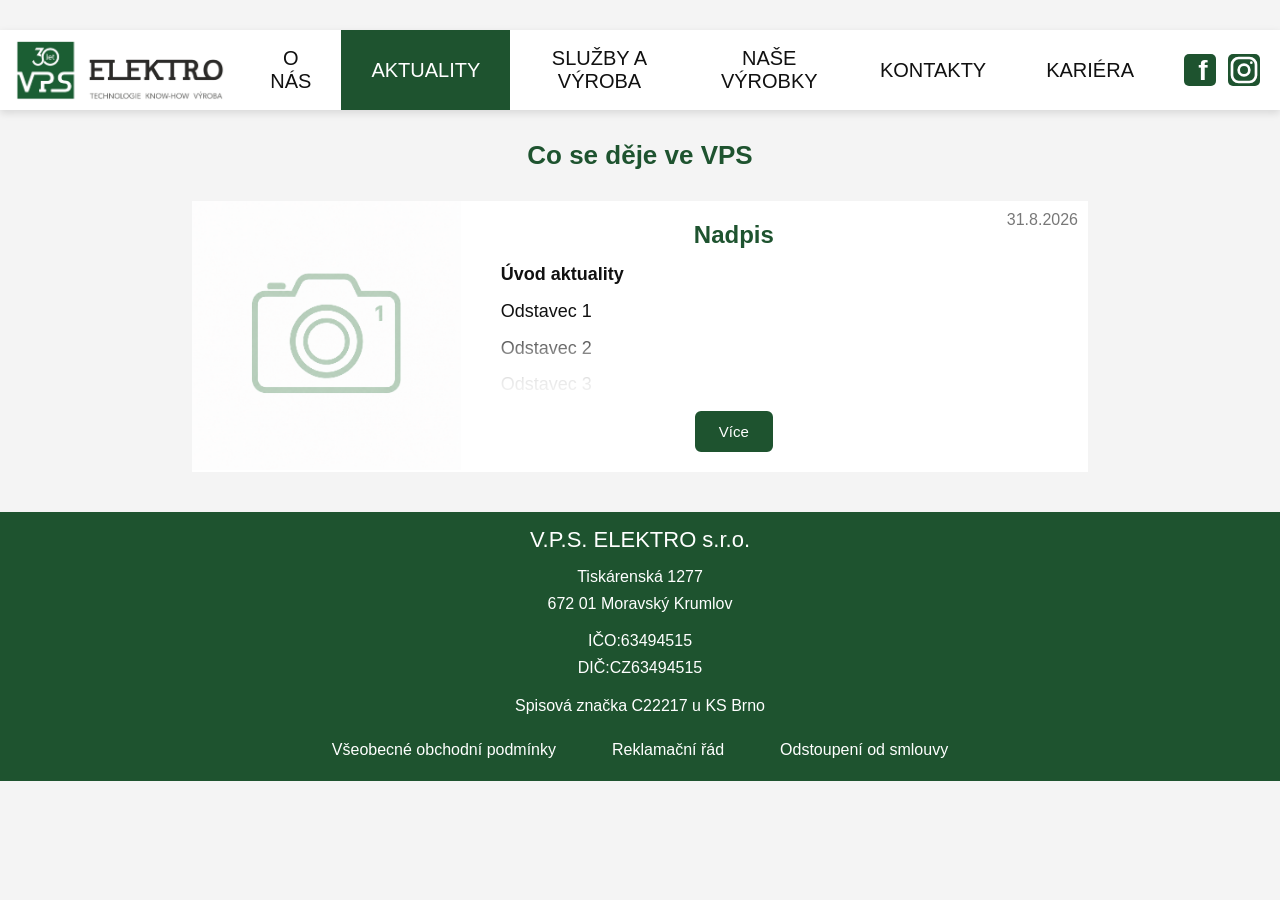
==== aktuality.html @ 4c362089 "Update aktuality.html" ====
<!DOCTYPE html>
<html lang="cs">

<head>
  <meta charset="UTF-8">
  <meta name="viewport" content="width=device-width, initial-scale=1.0">

  <title>Aktuality | VPS ELEKTRO</title>

  <link rel="stylesheet" href="style.css">
</head>

<body>

  <div class="actualities-overlay"></div>

  <nav class="navigation">

    <a href="index.html" class="logo-link">
      <img src="images/logo.jpg" alt="VPS ELEKTRO" class="logo">
    </a>

    <button class="menu-toggle" onclick="toggleMenu()">☰ Menu</button>

    <div class="menu-links" id="menuLinks">
      <a href="domu.html">O nás</a>
      <a href="aktuality.html" class="active">Aktuality</a>  
      <a href="sluzby.html">Služby a výroba</a>
      <a href="vyrobky.html">Naše výrobky</a>
      <a href="kontakty.html">Kontakty</a>
      <a href="kariery.html">Kariéra</a>
    </div>

    <div class="social-links">
      <a href="https://www.facebook.com/profile.php?id=100066932431196"
         target="_blank"
         rel="noopener noreferrer"
         class="social-icon-link"
         aria-label="Facebook VPS ELEKTRO">

        <span class="facebook-icon"><span class="facebook-letter">f</span></span>
      </a>

      <a href="https://www.instagram.com/vps_elektro/"
         target="_blank"
         rel="noopener noreferrer"
         class="social-icon-link"
         aria-label="Instagram VPS ELEKTRO">

<span class="instagram-icon">
  <svg viewBox="0 0 24 24" aria-hidden="true">
    <rect
      x="3"
      y="3"
      width="18"
      height="18"
      rx="5"
      fill="none"
      stroke="white"
      stroke-width="2"
    />

    <circle
      cx="12"
      cy="12"
      r="4"
      fill="none"
      stroke="white"
      stroke-width="2"
    />

    <circle
      cx="17.5"
      cy="6.5"
      r="1"
      fill="white"
      stroke="none"
    />
  </svg>
</span>
      </a>
    </div>  
  </nav>

  <main class="page-content actualities-page">

    <h1>Co se děje ve VPS</h1>

<!-- Templát Aktuality - začátek

    <div class="actualities-content-block">
      
      <div class="actualities-content-image">
        
        <img 
          src="icons/foto0.png"
          alt="Aktuality 1">
        
      </div>

      <div class="actualities-content-text">
        
        <div class="actualities-content-text-header">
          
          <h2>Zavádění EPA prostor do výroby</h2>
          
        </div>

        <div class="actualities-intro">
          <p>Úvod aktuality
          </p>
        </div>


        <div class="actualities-preview">

          <div class="actualities-content-text-block">
            <p>Odstavec 1 a
            </p>
          </div>

          <div class="actualities-content-text-block">
            <p>Odstavec 2
            </p>
          </div>

          <div class="actualities-content-text-block">
            <p>Odstavec 3
            </p>
          </div>

        </div>
        
        <div class="actualities-btns">
          
          <button class="actualities-btn more">
            Více
          </button>

          <button class="actualities-btn less">
            Méně
          </button>

          <button class="actualities-btn gallery-open"
                  data-images="icons/foto0.png,
                               icons/foto1.png,
                               icons/foto2.png">
            Fotogalerie
          </button>

          <a
            href="osazovani.html#smt"
            class="actualities-btn actuality-link">
            Přejít na výrobu
          </a>

        </div>

      </div>

      <div class="actualities-date">
        31.8.2026
      </div>

    </div>

  Templát aktuality - konec -->

    <div class="actualities-content-block">
      
      <div class="actualities-content-image">
        
        <img 
          src="icons/foto0.png"
          alt="Aktuality 1">
        
      </div>

      <div class="actualities-content-text">
        
        <div class="actualities-content-text-header">
          
          <h2>Nadpis</h2>
          
        </div>

        <div class="actualities-intro">
          <p>Úvod aktuality
          </p>
        </div>


        <div class="actualities-preview">

          <div class="actualities-content-text-block">
            <p>Odstavec 1 
            </p>
          </div>

          <div class="actualities-content-text-block">
            <p>Odstavec 2
            </p>
          </div>

          <div class="actualities-content-text-block">
            <p>Odstavec 3
            </p>
          </div>

        </div>
        
        <div class="actualities-btns">
          
          <button class="actualities-btn more">
            Více
          </button>

          <button class="actualities-btn less">
            Méně
          </button>

          <button class="actualities-btn gallery-open"
                  data-images="icons/foto0.png,
                               icons/foto1.png,
                               icons/foto2.png">
            Fotogalerie
          </button>

          <a
            href="osazovani.html#smt"
            class="actualities-btn actuality-link">
            Přejít na výrobu
          </a>

        </div>

      </div>

      <div class="actualities-date">
        31.8.2026
      </div>

    </div>

    <div class="actualities-pagination"></div>
    
  </main>

  <div class="gallery-lightbox">

    <button class="gallery-close" aria-label="Zavřít galerii">
      ×
    </button>

    <button class="gallery-arrow gallery-prev"
            alt="Předchozí fotografie">
      <span>‹</span>
    </button>

    <img class="gallery-image" src="" alt="Fotogalerie z aktuality">

    <button class="gallery-arrow gallery-next"
            alt="Další fotografie">
      <span>›</span>
    </button>

    <div class="gallery-counter"></div>

  </div>

  <footer class="footer">
    <div class="footer-column">
    <h3>V.P.S. ELEKTRO s.r.o.</h3>
    <p>Tiskárenská 1277<br>
      672 01 Moravský Krumlov
    </p>
    <p>IČO:63494515<br>
      DIČ:CZ63494515
    </p>
    <p>Spisová značka C22217 u KS Brno
    </p>
    </div>

    <div class="pdf-links">
      <a href="pdfss/VOP_VPS ELEKTRO_final.pdf" target="_blank" rel="noopener noreferrer">
        Všeobecné obchodní podmínky
      </a>
      <a href="pdfss/VPS_Reklamacni_rad_final.pdf" target="_blank" rel="noopener noreferrer">
        Reklamační řád
      </a>
      <a href="pdfss/VPS_odstoupeni_od_smlouvy_final.pdf" target="_blank" rel="noopener noreferrer">
        Odstoupení od smlouvy
      </a>
    </div>
        
  </footer>

  <script src="script.js"></script>
</body>
  
</html>
---- style.css ----
html {
  scroll-behavior: smooth;
}

h1, h2, h3, p {
  margin: 0;
}

/* nastavení těla */
body {
  margin: 0;
  font-family: Arial, sans-serif;
  background-color: #f4f4f4;
  color: #222;
  text-align: center;
  }


  /* Společné prvky */
  /* Navigační lišta */

  .navigation {
    position: sticky;
    top: 0;
    margin-top: 30px;
    z-index: 1000;

    display: flex;
    justify-content: center;
    align-items: stretch;
      
    background-color: white;
    padding: 0;

    box-shadow: 0 3px 8px rgba(0, 0, 0, 0.12);
  }

  .navigation a {
    display: flex;
    align-items: center;
      
    color: #111;
    text-decoration: none;

    font-family: "Trebuchet MS", Arial, sans-serif;
    font-size: 20px;
    font-weight: normal;
    text-transform: uppercase;
      
    padding: 10px 30px;

    transition: background-color 0.25s, color 0.25s;
  }

.navigation a.active {
  background-color: #1e532f;
  color: white;
}

  .navigation a:hover {
    background-color: #1e532f;
    color: white;
    text-decoration: none;
  }

  .logo-link {
    padding: 10px 15px !important;
  }

  .logo-link:hover {
    background-color:white !important;
  }

  .logo {
    display: block;
    height: 60px;
    width: auto;
  }

  .slider {
    position: relative;
    width: 100%;
    height: 800px;
    overflow: hidden;
    background-color: #1e532f;

    margin-top: -220px;
    margin-bottom: 30px;
  }

  .slide {
    position: absolute;
    top: 0;
    left: 0;

    width: 100%;
    height: 100%;

    opacity: 0;
    visibility: hidden;
    transition: opacity 0.6s ease;
  }

  .slide::after {
    content: "";
    position: absolute;

    inset: 0;

    background: rgba(0, 0, 0, 0.5);

    z-index: 1;
  }

  .slide.active {
    opacity: 1;
    visibility: visible;
  }

  .slide img {
    width: 100%;
    height: 100%;
    object-fit: cover;
  }

  .slide-text {
    position: absolute;
    top: 50%;
    left: 50%;
    transform: translate(-50%, -50%);

    width: 80%;
    max-width: 1000px;

    color: white;
    text-align: center;
    z-index: 2;
  }

  .slide-text h2 {
    margin: 0 0 15px;
    font-family: "Trebuchet MS", Arial, sans-serif;
    font-size: 42px;

    margin-bottom: 3px;
  }

  .slider-section-link {
    position: absolute;
    display: inline-flex;

    left: 50%;

    transform: translateX(-50%);

    bottom: 70px;

    border: 2px solid #1e532f;
    border-radius: 6px;
    background-color: #1e532f;

    font-family: "Trebuchet MS", Arial, sans-serif;
    font-size: 18px;
    color: white;

    padding: 10px 30px;

    text-decoration: none;

    z-index: 2;
  }

  .slider-section-link:hover {
    text-decoration: underline;
  }

  .slide-text p {
    margin: 0;
    font-size: 22px;
  }

  .slider-arrow {
    position: absolute;
    top: 50%;
    transform: translateY(-50%);
    z-index: 3;

    border: none;
    border-radius: 10px;
    background-color: #1e532f;
    color: white;

    width: 50px;
    height: 80px;

    font-size: 35px;
    cursor: pointer;

    transition: background-color 0.25s, transform 0.25s;
  }

  .slider-arrow:hover {
    background-color: rgba(40, 107, 61, 0.95);
    transform: translateY(-50%) scale(1.05);
  }

  .slider-arrow-left {
    left: 20px;
  }

  .slider-arrow-right {
    right: 20px;
  }

  .slide-dots {
    position: absolute;
    bottom: 25px;
    left: 50%;
      
    transform: translateX(-50%);
    z-index: 3;

    display: flex;
    gap: 15px;
  }

  .slide-dot {
    display: block;
    flex: 0 0 15px;

    width: 15px;
    height: 15px;
    min-width: 15px;
    min-height: 15px;
    max-width: 15px;
    max-height: 15px; 

    padding: 0;
    margin: 0;

    border: 2px solid white;
    border-radius: 50%;
    background-color: transparent;

    box-sizing: border-box;
    appearance: none;
    cursor: pointer;
  }

  .slide-dot.active {
    border-color: #1e532f;
    background-color: #1e532f;
  }


  /* Index */
  .reasons {
    width: 100%;
    box-sizing: border-box;
    background-color: #f4f4f4;
    margin-bottom: 27px;
  }

  .reasons h1 {
    text-align: center;
    font-family: "Trebuchet MS", Arial, sans-serif;
    font-size: 24px;
    color: #1e532f;
    margin-bottom: 10px;
  }

  .reasons-block {
    display: flex;
    align-items: center;

    gap: 20px;

    width: 70%;
    margin: 0px auto;
    margin-bottom: 3px;

    box-sizing: border-box;
    background-color: white;
  }

  .reasons-block-image {
    margin-bottom: 3px;
    margin-left: 3px;
    margin-top: 3px;
    width: 7%;
    display: flex;
    justify-content: center;
    align-items: center;
    overflow: hidden;
    padding-left: 0;
    border: 2px solid #1e532f;
    border-radius: 6px;
  }

  .reasons-block-image img {
    width: 100%;
    height: 100%;
    object-fit: cover;
    display: block;
  }

  .reasons-block-text {
    flex: 1;
    padding-top: 1px;
    text-align: left;
    margin-left: 10px;
  }

  .reasons-block-text h2 {
    font-family: "Trebuchet MS", Arial, sans-serif;
    font-size: 22px;
    color: #1e532f;
    margin-top: 5px;
    margin-bottom: 8px;
  }

  .reasons-block-text p {
    font-family: "Trebuchet MS", Arial, sans-serif;
    font-size: 16px;
    line-height: 1.2;
    color: #111;
    margin-bottom: 5px;
  }

  .home-actualities {
    background-color: #f4f4f4;
    width: 100%;
    text-align: center;
    margin-bottom: 30px;
  }

  .home-actualities h1 {
    font-size: 26px;
    font-family: "Trebuchet MS", Arial, sans-serif;
    color: #1e532f;
    margin-bottom: 10px;
  }

  .home-actualities-block {
    display: flex;
    flex-direction: column;

    margin: 0 auto;
    width: 70%;
    background-color: white;

    justify-content: center;
    align-items: center;
  }

  .home-actualities-content {
    display: flex;
    justify-content: center;
    align-items: stretch;
    gap: 20px;
    width: 100%;
  }

  .home-actuality-card {
    margin-top: 10px;
    margin-bottom: 10px;
    margin-right: 10px;
    margin-left: 10px;

    position: relative;

    width: calc((100% - 40px) / 3);

    overflow: hidden;
  }

  .home-actuality-card::after {
    content: "";

    position: absolute;
    inset: 0;

    background: linear-gradient(
      to top,
      rgba(0, 0, 0, 0.55) 0%,
      rgba(0, 0, 0, 0.25) 25%,
      rgba(0, 0, 0, 0.0) 100%
    );
  }

  .home-actuality-card img {
    display: block;

    width: 100%;

    height: 220px;

    object-fit: cover;
  }

  .home-actuality-card h3 {
    position: absolute;
    left: 0;
    right: 0;
    bottom: 0;

    margin: 0;
    padding: 10px 10px 10px 10px;

    font-family: "Trebuchet MS", Arial, sans-serif;
    font-size: 22px;

    text-align: left;

    z-index: 2;

  }

  .home-actuality-card h3 a {
    color: white;
    text-decoration: none;
    cursor: pointer;
  }

  .home-actuality-card h3 a:hover {
    text-decoration: underline
  }

  .home-actualities-link {
    display: inline-block;

    margin-bottom:10px;
   
    border: 2px solid #1e532f;
    border-radius: 6px;

    font-size: 16px;
    font-family: "Trebuchet MS", Arial, sans-serif;

    padding: 5px 30px;

    background-color:#1e532f;
    color: white;

    text-decoration: none;
  }

  .home-actualities-link:hover {
    text-decoration: underline;
  }

  .certification-section {
    width: 100%;
    background-color: #f4f4f4;
    margin-bottom: 30px;
  }

  .certification-head {
    text-align: center;
    margin-bottom: 10px;
  }

  .certification-head h2 {
    font-family: "Trebuchet MS", Arial, sans-serif;
    font-size: 26px;
    color: #1e532f;
  }

  .certification-cards {
    display: flex;
    justify-content: center;
    align-items: center;
    gap: 120px;
    width: 70%;
    margin: 0 auto;
    background-color: white;

    padding: 10px 0 10px 0;
  }

  .certification-card {
    position: relative;
    display: flex;
    justify-content: center;
    align-items: center;

    width: 320px;
    height: 450px;

    box-shadow: 0 3px 8px rgba(0, 0, 0, 0.12);

  }

  .certification-image {
    height: 100%;
    width: auto;
    object-fit: contain;

    transition: transform 0.35s ease;
    cursor: pointer;
  }

  .certification-card:hover {
    z-index: 10;
  }

  .photovoltaic-card:hover .certification-image {
    transform: scale(1.03);
    box-shadow: 0 3px 8px rgba(0, 0, 0, 0.12);    
  }

  .photovoltaic-card a {
    display: flex;
    justify-content: center;
    align-items: center;
    width: 100%;
    height: 100%;
  }

  .iso-card {
    position: relative;
  }

  .iso-link {
    position: absolute;
    z-index: 11;

    display: flex;
    flex-direction: column;
    justify-content: center;
    align-items: center;

    color: #1e532f;
    text-decoration: none;
    text-align: center;

    font-family: "Trebuchet MS", Arial, sans-serif;

    transition: background-color 0.2s ease;
  }

  .iso-link strong {
    font-size: 16px;
  }

  .iso-link span {
    font-size: 13px;
  }

  .iso-link:hover {
    background-color: #1e532f;
    color: white;
  }

  .iso-9001 {
    top: 85%;
    left: 18%;
    width: 30%;
    height: 12%;
  }

  .iso-14001 {
    top: 85%;
    right: 18%;
    width: 30%;
    height: 12%;
  }

  .iso-content {
    position: relative;
    width: 100%;
    height: 100%;
    display: flex;
    justify-content: center;
    align-items: center;
    transition: transform 0.35s ease;
  }

  .iso-content .certification-image {
    display: block;
    max-width: 100%;  
  }

  .iso-card:hover .iso-content {
    transform: scale(1.03);
  }

  /* Index - konec; Společné - pokračování */
  .menu-toggle {
    display: none;
  }

  .menu-links {
    display: flex;
  }

  .social-links {
    display: flex;
    align-items: center;
    gap: 12px;

    margin-left: 20px;
    margin-right: 20px;
  }

  .social-icon-link {
    display: flex;
    justify-content: center;
    align-items: center;

    padding: 0 !important;

    text-decoration: none;
    transition: transform 0.2s;
  }

  .social-icon-link:hover {
    background-color: transparent !important;
    transform: scale(1.1);
  }

  .facebook-icon, .instagram-icon {
    display: flex;
    justify-content: center;
    align-items: center;

    width: 32px;
    height:32px;

    background-color: #1e532f;
    color: white;

    border-radius: 5px;

    font-family: "Trebuchet MS", Arial, sans-serif;
    font-size: 28px;
    font-weight: bold;
  }

  .facebook-icon {
    text-transform: lowercase;
  }

  .facebook-letter {
    display: block;
    transform: translate(3px, 1px);
  }

  /*Společné - konec; Index - pokračování */
  .map-section {
    padding: 0;
    background-color: #f4f4f4;
    margin-bottom: 10px;
  }

  .map-section h2 {
    color: #1e532f;

    font-family: "Trebuchet MS", Arial, sans-serif;
    font-size: 26px;

    margin-bottom: 10px;
  }

  .map-container {
    width: 100%;
    height: 350px;

    margin: 0 auto;

    overflow: hidden;
    border-radius: 0;
  }

  .map-container iframe {
    width: 100%;
    height: 100%;
    border: 0;
  }


  /* Společné */
  .footer {
    display: flex;
    flex-direction: column;
    justify-content: center;
    align-items: center;

    padding: 0;
    background-color: #1e532f;
    color: white;

    text-align: center;
  }

  .footer-column {
    width: 500px;
  }

  .footer-column h3 {
    margin-top: 15px;
    margin-bottom: 10px;

    font-family: "Trebuchet MS", Arial, sans-serif;
    font-size: 22px;
    font-weight: normal;
  }

  .footer-column p {
    margin: 0 0 10px;

    font-size: 16px;
    line-height: 1.7;
  }

  .pdf-links {
    display: flex;
    justify-content: center;
    gap: 20px;
    margin-bottom: 10px;
  }

  .pdf-links a {
    padding: 12px 18px;
    text-decoration: none;
    color: white;
    font-size: 16px;
    font-family: "Trebuchet MS", Arial, sans-serif;
  }

  .pdf-links a:hover {
    text-decoration: underline;
  }

  /* O nás */
  .page-content {
    min-height: 0;
    padding: 0;
    margin: 0;
    box-sizing: border-box;
    width: 100%;

    display: flex;
    justify-content: center;
    flex-direction: column;
    align-items: stretch;
  }

  .page-content h1 {
    margin-top: 20px;

    font-family: "Trebuchet MS", Arial, sans-serif;
    font-size: 40px;

    color: #1e532f;
  }

  .history-section {
    width: 100%;
    margin: 0 0 0 0;
    padding: 0;
  }

  .chevron-timeline {
    display: flex;
    justify-content: center;
    align-items: center;
    gap: 12px;

    width: 70%;
    margin: 0 auto;

    box-sizing: border-box;
  }

  .chevron-item {
    display: none;

    position: relative;

    width: 20%;
    min-height: 55px;
    padding: 10px 30px;

    border: none;
    background-color: #cfcfcf;
    color: #222;

    clip-path: polygon(
      0 0,
      calc(100% - 22px) 0,
      100% 50%,
      calc(100% - 22px) 100%,
      0 100%
    );

    box-sizing: border-box;
    cursor: pointer;
    opacity: 0.6;

    transition: width 0.3s, min-height 0.3s, opacity 0.3s, transform 0.3s, background-color 0.3s;
  }

  .chevron-item.visible {
    display: flex;
    flex-direction: column;
    justify-content: center;
    align-items: center;
  }

  .chevron-item.active {
    width: 35%;
    min-height: 70px;

    background-color: #1e532f;
    color: white;

    opacity: 1;
    transform: scale(1.02);
  }

  .chevron-year {
    font-size: 18px;
    font-weight: bold;
  }

  .chevron-detail {
    width: 70%;
    max-width: none;
    margin: 0 auto 20px;
    padding: 28px 40px;

    box-sizing:border-box;

    border-radius: 0;
    background-color: white;

    box-shadow: 0 4px 16px rgba(0, 0, 0, 0.15);
  }

  .chevron-detail h3 {
    font-family: "Trebuchet MS", Arial, sans-serif;
    font-size: 22px;

    margin-bottom: 10px;
  }

  .chevron-detail p {
    font-family: "Trebuchet MS", Arial, sans-serif;
    font-size: 18px;
    line-height: 1.6;
    text-align: center;
  }

.about-us {
  position: relative;
  width: 100%;
  margin-top: 0;
  overflow: hidden;
  z-index: 1;
  margin-bottom: 30px;
}

.about-us img {
  display: block;
  width: 100%;
  height: auto;
}

.about-us::after {
  content: "";
  position: absolute;
  left: 0;
  right: 0;
  bottom: 0;
  height: 35%;

  background: linear-gradient(
    to top,
    rgba(0, 0, 0, 0.92) 0%,
    rgba(0, 0, 0, 0.55) 45%,
    rgba(0, 0, 0, 0) 100%
  );
}


.about-introduction {
  position: absolute;
  left: 50%;
  bottom: 15px;
  transform: translateX(-50%);

  font-size: 22px;
  line-height: 1.6;
  text-align: center;
  width: 60%;

  font-family: "Trebuchet MS", Arial, sans-serif;
  color: white;
  z-index: 100;
}


.about-content {
  width: 100%;
  margin: 0 auto;
  box-sizing: border-box;
  margin-bottom: 30px;
}

.about-content h2 {

  color: #1e532f;
  font-family: "Trebuchet MS", Arial, sans-serif;
  font-size: 26px;
  line-height: 1.15;
  text-align: center;
  margin-bottom: 10px;
}

.about-block {
  width: 70%;
  margin: 0 auto 30px;
  background-color: white;
}


.about-block p {
  margin: 0 auto;
  font-size: 18px;
  line-height:1.65;
  text-align: left;
  text-indent: 30px;
  hyphens: none;
  margin: 0 80px 0 80px;
  padding: 15px 0 15px 0;

  font-family: "Trebuchet MS", Arial, sans-serif;
}

.about-block p + p {
  margin-bottom: 10px;
  padding: 0 0 10px 0;
}

.about-heading::before {
  content: "»";
  margin-right: 14px;
}

.about-heading::after {
  content: "«";
  margin-left: 14px;
}

.scroll-down {
  position: absolute;
  top: 100px;
  left: 50%;
  transform: translateX(-50%);
  display: flex;
  justify-content: center;
  align-items: center;

  width: 52px;
  height:52px;

  background-color: rgba(30, 83, 47, 0.9);
  color:white;
  text-decoration: none;

  border-radius: 50%;
  z-index: 10;

  transition: transform 0.2s, background-color 0.2s;
}

.scroll-down::before {
  content: "";
  width:12px;
  height: 12px;

  border-right: 3px solid white;
  border-bottom: 3px solid white;

  transform: rotate(45deg);
  box-sizing: border-box;
}

.scroll-down:hover {
  transform: translateX(-50%) scale(1.1);
  background-color: #286b3d;
}

#aboutText {
  scroll-margin-top: 200px;
}

.company-numbers {
  display: grid;
  margin: 0 auto;
  grid-template-columns: repeat(4, 1fr);
  gap: 20px;

  width: 70%;
  padding: 20px 10%;

  background-color: #1e532f;
  box-sizing: border-box;
  margin-bottom: 50px;
}

.number-box {
  padding: 15px 20px;

  background-color: white;
  text-align: center;

  border-radius: 6px;
}

.number {
  display: block;

  font-size: 26px;
  font-weight: bold;
  color: #1e532f;

  margin-bottom: 10px;
}

.number-label {
  font-size: 18px;
  color: #222;
  text-transform: uppercase;
}

.history-intro {
  width: 80%;
  max-width: 1050px;
  margin: 0 auto 30px auto;
  text-align: center;
}

.history-intro h2 {
  margin: 0 0 10px 0;
  font-family: "Trebuchet MS", Arial, sans-serif;
  font-size: 26px;
  font-weight: normal;
  color: #1e532f;
}

.history-intro p {
  margin: 0;
  font-family: "Trebuchet MS", Arial, sans-serif;
  font-size: 18px;
  font-weight: normal;
  color: #555;
}

/* Aktuality */
.actualities-page {
  background-color: #f4f4f4;
}

.actualities-page h1 {
  font-size: 26px;
  font-family: "Trebuchet MS", Arial, sans-serif;

  text-align: center;

  margin-top: 30px;
  margin-bottom: 30px;
}

.actualities-overlay {
  position: fixed;
  inset: 0;
  background: rgba(0, 0, 0, 0.65);
  z-index: 100;
  display: none;
}

.actualities-overlay.active {
  display: block;
}

.actualities-content-block {
  position: relative;
  display: flex;
  width: 70%;
  background-color: white;
  gap: 40px;
  margin: 0 auto;
  align-items: flex-start;

  box-sizing: border-box;
  margin-bottom: 10px;
}

.actualities-content-block.focused {
  position: relative;
  z-index: 101;
  background: white;

  max-height: 70vh;
  overflow-y: auto;

  margin-top: 30px;
}

.actualities-content-image {
  width: 30%;
  min-width: 250px;
  flex-shrink: 0;
  overflow: hidden;
  background-color: #f2f8f4;
}

.actualities-content-image img {
  width: 100%;
  height: 100%;

  object-fit: cover;
  display: block;
  overflow: hidden;
}

.actualities-content-text {
  flex: 1;
  min-width: 0;

  display: flex;
  flex-direction: column;

  text-align: left;
}

.actualities-date {
  position: static;

  display: block;
  text-align: right;

  margin-top: 10px;
  margin-right: 10px;
  font-family: "Trebuchet MS", Arial, sans-serif;
  font-size: 16px;
  color: rgba(0, 0, 0, 0.534);
}

.actualities-content-text-header h2 {
  margin-bottom: 15px;
  margin-top: 20px;

  font-family: "Trebuchet MS", Arial, sans-serif;
  font-size: 24px;
  color: #1e532f;
  text-align: center;
}

.actualities-intro {
  margin-right: 40px;
  margin-bottom: 16px;
  font-family: "Trebuchet MS", Arial, sans-serif;
  font-size: 18px;
  color: #111;
}

.actualities-intro p {
  margin-bottom: 0px;
  font-weight: bold;
}

.actualities-preview {
  position: relative;
  width: 100%;
  max-height: 150px;
  transition: max-height 0.5s ease;
  overflow: hidden;
}

.actualities-preview::after {
  content: "";
  position: absolute;
  left: 0;
  right: 0;
  bottom: 0;
  height: 90px;
  pointer-events:none;

  background: linear-gradient(
    to bottom,
    rgba(255, 255, 255,0),
    rgba(255, 255, 255, 0.9) 65%,
    #fff 100%
  );
}

.actualities-preview.actualities-preview-expanded {
  max-height: 2000px;
}

.actualities-preview.actualities-preview-expanded::after {
  display: none;
}

.actualities-content-text-block {
  margin-right: 40px;
  margin-bottom: 15px;

  font-family: "Trebuchet MS", Arial, sans-serif;
  font-size: 18px;
  line-height: 1.2;
  color: #111;

  text-align: left;
}

.actualities-content-text-block p {
  margin-bottom: 15px;
}

.actualities-btns {
  display: flex;
  align-items: center;
  justify-content: center;
  flex-wrap: wrap;
  gap: 10px;

  margin-top:auto;
  margin-bottom: 20px;
}

.actualities-btn {
  display: inline-flex;
  justify-content: center;
  align-items: center;

  padding: 10px 22px;

  border: 2px solid #1e532f;
  border-radius: 6px;

  box-sizing: border-box;

  font-family: "Trebuchet MS", Arial, sans-serif;
  font-size: 15px;
  font-weight: normal;

  background-color: white;
  color: #1e532f;

  text-decoration: none;

  cursor: pointer;

  transition: 
    background-color 0.25s ease,
    color 0.25s ease,
    transform 0.25s ease;
}

.actualities-btn.more {
  background-color: #1e532f;
  color: white;
}

.actualities-btn.more:hover {
  text-decoration: underline;
}

.actualities-btn.less {
  display: none;
  background-color: white;
  color: #1e532f;
}

.actualities-btn.less:hover {
  background-color: #1e532f;
  color: white;
}

.actualities-btn.actuality-link {
  display: none;
  background-color: #1e532f;
  color: white;
}

.actualities-btn.actuality-link:hover {
  text-decoration: underline;
}

.gallery-open {
  display: none;
}

.actualities-pagination {
  display: flex;
  justify-content: center;
  gap: 8px;

  margin-top: 20px;
  margin-bottom: 20px;
}

.pagination-btn {
  min-width: 38px;
  height: 38px;

  border: 2px solid #1e532f;
  border-radius: 6px;

  background: white;
  color: #1e532f;

  font-size: 15px;
  font-weight: bold;

  cursor: pointer;

  transition: background 0.2s ease,
              color 0.2s ease;
}

.pagination-btn:hover {
  text-decoration: underline;
}

.pagination-btn.active {
  background-color: #1e532f;
  color: white;
}

.gallery-lightbox {
  position: fixed;
  inset: 0;

  display: none;

  align-items: center;
  justify-content: center;

  background: rgba(0, 0, 0, 0.9);

  z-index: 1001;
}

.gallery-lightbox.active {
  display: flex;
}

.gallery-image {
  max-width: 85%;
  max-height: 80vh;

  object-fit: contain;
}

.gallery-arrow {
  position: absolute;
  top: 50%;
  transform: translateY(-50%);

  width: 55px;
  height: 55px;

  display: flex;
  align-items: center;
  justify-content: center;

  padding: 0;

  border: 2px solid white;
  border-radius: 50%;
  background: rgba(0, 0, 0, 0.35);

  color: white;
  font-size: 42px;
  line-height: 1;

  cursor: pointer;

  transition: transform 0.2s ease, opacity 0.2s ease;
}

.gallery-arrow span {
  transform: translateY(-3px);
}

.gallery-prev {
  left: 30px;
}

.gallery-next {
  right: 30px;
}

.gallery-arrow:hover {
  background: rgba(255, 255, 255, 0.18);
  transform: translateY(-50%) scale(1.08)
}

.gallery-counter {
  position: absolute;
  bottom: 40px;
  left: 50%;
  transform: translateX(-50%);

  font-family: "Trebuchet MS", Arial, sans-serif;
  font-size: 20px;
  color: white;
}

.gallery-close {
  position: absolute;
  top: 30px;
  right: 30px;

  width: 55px;
  height: 55px;

  display: flex;
  align-items: center;
  justify-content: center;

  border: 2px solid white;
  border-radius: 50%;

  background: rgba(0, 0, 0, 0.35);

  color: white;
  font-size: 42px;
  line-height: 1;

  cursor: pointer;

  transition: background 0.2s ease,
              transform 0.2s ease;
}

.gallery-close:hover {
  background: rgba(255, 255, 255, 0.18);
  transform: scale(1.08);
}

.footer.actualities {
  margin-top: 30px;
}

/* Služby a výroba */
/* Služby a býroba - úvodní blok */
.services-page {
  width: 100%;
  background-color: #f4f4f4;
}

.services-hero {
  position: relative;
  width: 100%;
  height: 600px;
  overflow: hidden;

  margin-top: -110px;
}

.services-hero img {
  width: 100%;
  height: 100%;
  object-fit: cover;
  display: block;
}

.services-hero-background {
  width: 100%;
  height: 100%;
  object-fit: cover;
  display: block;  
}

.services-video-box {
  position: absolute;
  right: 50%;
  top: 65%;
  transform: translate(50%, -50%);

  width: 35%;

  z-index: 2;

  border-radius: 8px;
  overflow: hidden;
}

.services-video-box video {
  display: block;
  width: 100%;
  height: auto;
}

.services-hero-text {
  position: absolute;
  top: 30%;
  left: 50%;

  transform: translate(-50%, -50%);

  width: 80%;
  max-width: 1000px;

  color: white;
  text-align: center;

  z-index: 2;
}

.services-hero-text h1 {
  margin: 0 0 15px;

  font-family: "Trebuchet MS", Arial, sans-serif;
  font-size: 48px;
}

.services-hero-text p {
  margin: 0;

  font-family: "Trebuchet MS", Arial, sans-serif;
  font-size: 24px;
}

.services-hero::after {
  content: "";

  position: absolute;
  inset: 0;

  background-color: rgba(0, 0, 0, 0.65);

  z-index: 1;
}

/* Služby a výroba - konkrétní bloky */

.services-block {
  display: flex;
  align-items: stretch;

  width: 80%;
  min-height: 250px;

  margin: 50px auto;

  background-color: white;
}

.services-image {
  width: 40%;
}

.services-image img {
  display: block;

  width: 100%;
  height: 100%;

  object-fit: cover;
}

.services-content {
  display: flex;
  flex-direction: column;
  justify-content: center;
  align-items: center;

  width: 60%;
  padding: 60px 70px;

  box-sizing: border-box;
  text-align: center;
}

.services-content h2 {
  margin: 0 0 25px;

  font-family: "Trebuchet MS", Arial, sans-serif;
  font-size: 38px;
  color: #1e532f;
}

.services-content p {
  max-width: 650px;
  margin: 0 0 35px;

  font-size: 22px;
  line-height: 1.6;
}

.services-more {
  display: inline-block;
  padding: 14px 28px;

  background-color: #1e532f;
  color: white;

  text-decoration: none;

  font-family: "Trebuchet MS", Arial, sans-serif;
  font-size: 18px;

  border-radius: 4px;

  transition: background-color 0.25s, transform 0.25s;
}

.services-more:hover {
  background-color: #286b3d;
  transform: scale(1.05);
}

/* Osazování DPS */

.department-header {
  display: flex;
  align-items: center;
  width: 100%;
  margin: 0;
  padding: 5px 30px;
  box-sizing: border-box;
  position: sticky;
  top: 80px;
  z-index: 900;

  background: linear-gradient(
    to right, 
    #1e532f 0%,
    rgba(30, 83, 47, 0.75) 35%,
    rgba(30, 83, 47, 0) 65%
  );

  text-align: left;
}

.department-header h1 {
  margin: 0;

  font-family: "Trebuchet MS", Arial, sans-serif;
  font-size: 16px;
  font-weight: normal;

  color: white;
}

.department-title {
  cursor: pointer;
}

.department-title:hover {
  text-decoration: underline;
}

.department-separator {
  margin: 0 5px;
  font-size: 16px;
  font-weight: bold;
  opacity: 1;
  color: white;
}

#department-current {
  font-weight: normal;
}

.leader-section {
  width: 100%;
  background-color: #f4f4f4;
  margin: 0;
  padding-top: 8px;
} 

.leader-section h2 {
  font-family: "Trebuchet MS", Arial, sans-serif;
  font-size: 24px;
  font-weight: normal;
  margin-top: 10px;
  margin-bottom: 10px;

  color: #1e532f;
  text-align: center;
}

.leader-content {
  display: flex;
  flex-wrap: wrap;
  align-items: center;
  gap: 30px;

  width: 50%;
  max-width: 650px;
  margin: 0 auto;
  padding: 20px 30px 5px 30px;
  background-color: white;
  box-sizing: border-box;
  margin-bottom: 30px;
}

.leader-image {
  flex: 0 0 40%;
}

.leader-image img {
  display: block;
  width: 100%;
  height: 250px;
  object-fit: cover;
}

.leader-quote {
  flex: 1;
  text-align: justify;
}

.leader-quote p {
  margin: 0 0 5px;

  font-size: 16px;
  line-height: 1.6;

  color: #222;
}

.leader-person {
  display: flex;
  flex-direction: column;
  align-items: flex-end;
  font-family: "Trebuchet MS", Arial, sans-serif;
}

.leader-person strong {
  font-size: 16px;
  color: #1e532f;
}

.leader-person span {
  margin: 5px 0 0 0;

  font-size: 14px;
  color: black;
}

.contact-leader {
  width: 100%;
  display: flex;
  align-items: center;
  justify-content: center;
  flex-direction: column;
  margin-bottom: 5px;
}

.contact-leader p {
  font-family: "Trebuchet MS", Arial, sans-serif;
  font-size: 14px;
  margin: 0;
}

.contact-leader-btn {

  margin-top: 5px;
  margin-bottom: 5px;
  display: inline-flex;
  align-items: center;
  justify-content: center;

  padding: 5px 30px;

  background-color: #1e532f;
  color: white;

  font-family: "Trebuchet MS", Arial, sans-serif;
  font-size: 14px;

  border: 2px solid #1e532f;
  border-radius: 6px;

  text-decoration: none;

  transition: 0.3s;
}

.contact-leader-btn:hover {
  text-decoration: underline;
}

.contact-leader span {
  font-family: "Trebuchet MS", Arial, sans-serif;
  font-size: 14px;
}

/* Ikonky */

.process-section {
  width: 100%;
  background-color: #f4f4f4;
  padding: 10px 0;
  box-sizing: border-box;

  scroll-margin-top: 120px;
}

.process-navigation {
  z-index: 900;
  width: 100%;
  background-color: white;
  padding: 10px 0;
  box-sizing: border-box;

  margin-bottom: 10px;
}

#process-navigation {
  scroll-margin-top: 120px;
}


.process-navigation-inner {
  display: grid;
  grid-template-columns: repeat(10, 1fr);
  gap: 15px;

  width: 92%;
  margin: 0 auto;
}

.process-item {
  width: 100%;
  box-sizing: border-box;
  aspect-ratio: 1 / 1;

  display: flex;
  flex-direction: column;
  justify-content: center;
  align-items: center;

  min-width: 0;
  padding:  20px 10px;

  border: 2px solid #1e532f;
  border-radius: 12px;
  
  background-color: white;

  cursor: pointer;
  transition: background-color 0.25s, transform 0.25s;
}

.process-item img {
  display: block;

  width: 85%;
  height: 85%;

  object-fit: contain;
  margin-bottom: 10px;
}

.process-item span {
  font-family: "Trebuchet MS", Arial, sans-serif;
  font-size: 16px;
  color: #1e532f;
}

.process-item:hover {
  background-color: #f4f4f4;
  transform: scale(1.05);
}

.process-item.active {
  background-color: #1e532f;
  border-color: #1e532f;
}

.process-item.active:hover {
  background-color: #1e532f;
}

.process-item.active img {
  filter: brightness(0) invert(1);
}

.process-item.active span {
  color: white;
}

/* Definice procesů */

.process-content {
  width: 100%;
  background-color: #f4f4f4;
}

.process-detail {
  display: none;
}

.process-detail h2 {
  font-family: "Trebuchet MS", Arial, sans-serif;
  font-size: 32px;
  color: #1e532f;
  margin-top: 10px;
  margin-bottom: 10px;
}

.process-detail.active {
  display: flex;
  flex-direction: column;
  align-items: center;
}

.process-content-block {
  display: flex;
  width: 70%;
  min-height: 320px;

  margin: 0 auto 10px auto;

  background-color: white;
}

.process-content-slider {
  width: 50%;
}

.process-content-text {
  width: 50%;

  padding: 40px 50px;
  box-sizing: border-box;

  display: flex;
  flex-direction: column;
  justify-content: center;
}

.case-study {
  background-color: #f2f8f4;
}

.process-content-text h3 {
  margin: 0 0 10px 0;

  color: #1e532f;

  font-family: "Trebuchet MS", Arial, sans-serif;
  font-size: 28px;
}

.process-content-text p {
  margin-bottom: 10px;

  color: #222;

  font-family: "Trebuchet MS", Arial, sans-serif;
  font-size: 17px;
  line-height: 1.7;
}

.photo-slider {
  position: relative;

  width: 100%;
  height: 100%;
  min-height: 420px;

  overflow: hidden;
}

.photo-slides {
  position: relative;
  width: 100%;
  height: 100%;
}

.photo-slide {
  position: absolute;
  top: 0;
  left: 0;

  width: 100%;
  height: 100%;

  object-fit: cover;

  opacity: 0;
  visibility: hidden;

  transition: opacity 0.5s ease;
}

.photo-slide.active {
  opacity: 1;
  visibility: visible;
}

.slider-prev, .slider-next {
  position: absolute;
  top: 50%;

  transform: translateY(-50%);
  width: 50px;
  height: 60px;

  border: none;

  background-color: rgba(30, 83, 47, 0.8);
  color: white;

  font-size: 32px;

  cursor: pointer;

  z-index: 3;

  transition: background-color 0.2s ease;
}

.slider-prev {
  left: 0;
}

.slider-next {
  right: 0;
}

.slider-prev:hover, .slider-next:hover {
  background-color: #1e532f;
}

.slider-dots {
  position: absolute;

  bottom: 18px;
  left: 50%;

  transform: translateX(-50%);

  display: flex;
  gap: 8px;

  z-index: 3;
}

.slider-dot {
  width: 10px;
  height: 10px;

  padding: 0;

  border: 2px solid white;
  border-radius: 50%;

  background-color: transparent;

  cursor: pointer;
} 

.slider-dot.active {
  background-color: white;
}

/* Kontaktní sekce v produkci*/
.production-contact-section {
  display: flex;
  flex-direction: column;
  align-items: center;
  justify-content: center;
  margin-top: 10px;
  margin-bottom: 10px;
}

.production-contact-section p {
  font-family: "Trebuchet MS", Arial, sans-serif;
  font-size: 22px;
  color: black;
}

.production-contact-section-btn {
  margin-top: 5px;
  margin-bottom: 5px;

  font-family: "Trebuchet MS", Arial, sans-serif;
  font-size: 22px;

  display: inline-flex;
  align-items: center;
  justify-content: center;
  padding: 5px 30px;

  background-color: #1e532f;
  color: white;

  text-decoration: none;

  border: 2px solid #1e532f;
  border-radius: 6px;

  transition: 0.3s;
}

.production-contact-section-btn:hover {
  text-decoration: underline;
}

.production-contact-section span {
  font-family: "Trebuchet MS", Arial, sans-serif;
  font-size: 22px;
}

/* Spodní navigační procesní lišta */
.process-bottom-navigation {
  width: 80%;
  margin: 20px auto;

  display: flex;
  justify-content: space-between;
  align-items: center;
  gap: 20px;
}

.process-bottom-button {
  min-width: 180px;
  padding: 14px 22px;

  border: 2px solid #1e532f;
  border-radius: 8px;

  background-color: white;
  color: #1e532f;

  font-family: "Trebuchet MS", Arial, sans-serif;
  font-size: 14px;

  cursor: pointer;

  transition: 
    background-color 0.2s ease, color 0.2s ease;
}

.process-bottom-button:hover {
  background-color: #1e532f;
  color: white;
}

/* Kontakty */

.contacts-page {
  padding-top: 50px;
  margin-bottom: 20px;
}

.contacts-general {
  display: grid;
  grid-template-columns: repeat(2, minmax(0, 1fr));
  gap: 30px;

  width: 80%;
  height: 350px;
  margin: 0 auto;
  padding: 0px;

  box-sizing: border-box;

  background-color: white;
}

.contacts-general-text {
  display: flex;
  flex-direction: column;
  justify-content: center;

  min-width: 0;

  font-family: "Trebuchet MS", Arial, sans-serif;
  color: #111;
}

.contacts-general-text-company-block {
  margin-bottom: 20px;
}

.contacts-general-text-company-block:last-child {
  margin-bottom: 0;
}

.contacts-general-text h1 {
  margin: 0 0 5px 0;
  font-size: 22px;
  font-weight: normal ;
  color: #1e532f;
}

.contacts-general-text p {
  margin: 0 0 5px 0;
  font-size: 17px;
  font-weight: normal;
  line-height: 1.2;
}

.map-container.contacts-general-map {
  width: 100%;
  height: 100%;
  min-width: 0;
  overflow: hidden;
}

map-container.contacts-general-map iframe {
  display: block;
  width: 100%;
  height: 100%;
  border: 0;
}

.contacts-general-text a {
  color: #111;
  text-decoration: none;
}

.contacts-general-text a:hover {
  text-decoration: underline;
}

.contacts-section {
  display: grid;
  grid-template-columns: repeat(2, minmax(0, 1fr));
  gap: 10px 20px;

  width: 80%;
  padding: 30px 0px 10px;
  margin: 0 auto;

  box-sizing: border-box;
}

.contacts-section-header {
  grid-column: 1/-1;
  width: 100%;
  padding: 8px 20px;

  box-sizing: border-box;
  background-color: #1e532f;

  background: linear-gradient(
    90deg, 
    #1e532f 0%,
    rgba(30, 83, 47, 0.85) 30%,
    rgba(30, 83, 47, 0.25) 60%,
    transparent 100%
  );
}

.contacts-section-header h2 {
  margin: 0;

  font-family: "Trebuchet MS", Arial, sans-serif;
  font-size: 22px;
  font-weight: normal;

  color: white;
  text-align: left;
}

.contact-card {
  display: flex;
  align-items: stretch;

  width: 100%;
  min-height: 140px;

  box-sizing: border-box;

  background-color: white;
}

.contact-card-image {
  width: 35%;
  flex-shrink: 0;
  overflow: hidden;
}

.contact-card-image img {
  display: block;
  width: 100%;
  height: 100%;
  object-fit: contain;
}

.contact-card-text {
  display: flex;
  flex-direction: column;
  justify-content: flex-start;
  align-items: flex-start;

  flex: 1;

  padding: 10px 15px;

  box-sizing: border-box;

  font-family: "Trebuchet MS", Arial, sans-serif;
}

.contact-card-text h3 {
  margin: 0 0 2px 0;
  font-size: 20px;
  color: #1e532f;
}

.contact-card-text p {
  margin: 0 0 2px 0;
  font-size: 17px;
  color: #111;
  line-height: 1.2;
}

.contact-card-text .function {
  margin-top: 10px;
  margin-bottom: 30px;

  font-weight: bold;
}

.contact-card-text a {
  color: #111;
  text-decoration: none;

  transition: opacity 0.2s ease;  
}

.contact-card-text a:hover {
  text-decoration: underline;
}

/* Kariéra */

.careers-page {
  padding-top: 50px; 
  width: 100%;
  background-color: #f4f4f4;
}

.careers-page > h1{
  margin: 0 0 25px;

  text-align: center;

  font-family: "Trebuchet MS", Arial, sans-serif;
  font-size: 26px;
  color: #1e532f;
}

.career-content-block {
  display: flex;
  width: 70%;
  min-height: 330px;
  align-items: stretch;

  margin: 0 auto 10px;
  box-sizing: border-box;
  background-color: white;
}

.career-content-image {
  width: 35%;
  min-width: 0;
  height: 330px;
  
  overflow: hidden;

  flex-shrink: 0;
}

.career-content-image img {
  display: block;

  width: 100%;
  height: 100%;
  
  object-fit: cover;
}

.career-content-text {
  flex: 1;
  min-width: 0;

  display: flex;
  flex-direction: column;

  box-sizing: border-box;

  position: relative;
}

.career-content-text h2 {
  margin: 20px 0 15px;

  font-family: "Trebuchet MS", Arial, sans-serif;
  font-size: 24px;
  color: #1e532f;
}

.career-content-block p {
  margin: 0 0 10px;

  font-family: "Trebuchet MS", Arial, sans-serif;
  font-size: 18px;
  line-height: 1.2;
  color: #111;
}

.career-content-text-block {
  width: 85%;
  margin: 0 auto;
  text-align: left;
}

.career-preview {
  position: relative;

  max-height: 170px;
  overflow: hidden;

  transition: max-height 0.45s ease;
}

.career-preview::after {
  content: "";

  position: absolute;
  left: 0;
  right: 0;
  bottom: 0;

  height: 60px;

  pointer-events: none;

  background: linear-gradient(
    to bottom, 
    rgba(255, 255, 255, 0),
    rgba(255, 255, 255, 1)
  );

  transition: opacity 0.25s ease;
}

.career-bottom {
  position: absolute;
  left: 0;
  right: 0;
  bottom: 10px;
}

.career-content-block.open .career-bottom {
  position: static;
  margin-top: 20px;
  margin-bottom: 10px;
}

.career-bottom .career-email {
  font-family: "Trebuchet MS", Arial, sans-serif;
  font-size: 16px;

  color: #555;

  position: static !important;
  margin-bottom: 10px !important;

  margin-top: 10px !important;
  text-align: center;
}

.career-content-block.open .career-preview {
  max-height: 1000px;
}

.career-content-block.open .career-preview::after {
  opacity: 0;
}

.career-btns {
  display: flex;
  justify-content: center;
  align-items: center;

  gap: 15px;
}

.career-btn {
  display: inline-flex;
  align-items: center;
  justify-content: center;
  min-height: 40px;
  padding: 8px 18px;
  box-sizing: border-box;
  border: 2px solid #1e532f;
  border-radius: 6px;
  font-family: "Trebuchet MS", Arial, sans-serif;
  font-size: 15px;
  font-weight: 600;
  text-decoration: none;
  cursor: pointer;
  transition: 
    background-color 0.2s ease,
    color 0.2s ease;
}

.career-btn-secondary {
  background-color: white;
  color: #1e532f;
}

.career-btn-secondary:hover {
  background-color: #1e532f;
  color: white;
}

.career-btn-primary {
  background-color: #1e532f;
  color: white;
}

.career-btn-primary:hover {
  text-decoration: underline;
}

.less {
  display: none;
}

.career-content-block.open .more {
  display: none;
}

.career-content-block.open .less {
  display: inline-flex;
}

.our-products-main {
  background-color: #f4f4f4;
  width: 100%;
}

.our-products-main h1 {
  font-family: "Trebuchet MS", Arial, sans-serif;
  font-size: 26px;

  color: #1e532f;

  margin-top: 20px;
  margin-bottom: 20px;
}

.our-product-block {
  position: relative;
  width: 70%;
  display: flex;
  margin: 0 auto;
  flex-direction: row;
  background-color: white;
  margin-bottom: 10px;
}

.our-product-block.focused {
  position: relative;
  z-index: 101;

  box-shadow: 0 10px 35px rgba(0, 0, 0, 0.25);

  max-height: 80vh;
  overflow-y: auto;
}

.our-product-block-image {
  width: 40%;
  height: 350px;
  width: 350px;
}

.our-product-block-image img {
  width: 100%;
  height: 100%;
  object-fit: contain;
}

.our-product-preview {
  position: relative;

  max-height: 125px;
  overflow: hidden;
}

.our-product-preview::after {
  content: "";

  position: absolute;

  right: 0;
  left: 0;
  bottom: 0;

  height: 60px;

  background: linear-gradient(
    to bottom,
    rgba(255, 255, 255, 0),
    rgba(255, 255, 255, 1)
  );

  pointer-events: none;
}

.our-product-preview-expanded {
  max-height: none;
  overflow: visible;

  padding-bottom: 80px;
}

.our-product-preview-expanded::after {
  display: none;
}

.our-product-block-text {
  flex: 1;
  position: relative;
}

.our-product-block-text h2 {
  font-family: "Trebuchet MS", Arial, sans-serif;
  font-size: 22px;

  color: #1e532f;

  margin-top: 20px;
  margin-bottom: 20px;
}

.our-product-block-text p {
  font-family: "Trebuchet MS", Arial, sans-serif;
  font-size: 18px; 
  margin-bottom: 10px;
}

.our-product-specification-table {
  margin: 0 auto 30px auto;
  width: 50%;
}

.our-product-specification-table tr {
  text-align: left;

  height: 30px;
}

.our-product-specification-table td {
  font-family: "Trebuchet MS", Arial, sans-serif;
  font-size: 18px;
}

.our-product-specification-table td:last-child {
  text-align: right;
}

.our-products-btns {
  position: absolute;
  display: flex;
  flex-direction: row;

  justify-content: center;
  left: 50%;
  transform: translateX(-50%);

  bottom: 50px;

  gap: 50px;
}

.our-products-btn {

  display: inline-flex;
  padding: 5px 20px 5px 20px;

  border: 2px solid #1e532f;
  border-radius: 6px;
  background-color: white;

  font-family: "Trebuchet MS", Arial, sans-serif;
  font-size: 16px;

  color: #1e532f;

  text-decoration: none;
}

.our-products-btn:hover {
  background-color: #1e532f;
  color: white;
}

.our-products-btn.less {
  display: none;
}

.our-products-btn.inquiry {
  background-color: #1e532f;
  color: white;
}

.our-products-btn.inquiry:hover {
  text-decoration: underline;
}

.our-product-block-text .product-email {
  width: 100%;
  position: absolute;  
  left: 50%;
  transform: translateX(-50%);
  bottom: 5px;

  font-size: 16px;
  color: #555;
}

.our-products-pagination {
  display: flex;

  margin-top: 30px;
  margin-bottom: 20px;

  justify-content: center;

  gap: 10px
}

.our-product-overlay {
  position: fixed;
  inset: 0;
  background-color: rgba(0, 0, 0, 0.5);

  opacity: 0;
  visibility: hidden;

  transition: opacity 0.3s ease;

  z-index: 100;
}

.our-product-overlay.active {
  opacity: 1;
  visibility: visible;
}

@media (max-width: 1000px) {

  .navigation {
    top:0;
    flex-wrap: wrap;
    width: 100%;
  }

  .navigation .logo-link {
    width: 100%;
    justify-content: center;
    padding: 12px 0;
  }

  .logo {
    height: 55px;
    width: auto;
  }

  .menu-toggle {
    display: block;
    width: 100%;
    padding: 14px;
    border: none;
    background-color: #1e532f;
    color: white;

    font-size: 18px;
    cursor: pointer;
  }

  .menu-links {
    display: none;
    flex-direction: column;
    width: 100%;
  }

  .social-links {
    width: 100%;
    justify-content: center;

    margin:0;
    padding: 12px 0;
  }

  .menu-links.open {
    display: flex;
  }

  .menu-links a {
    justify-content: center;
    padding: 14px 10px;
    font-size: 14px;
  }

  header {
    padding: 60px 20px;
  }

  h1 {
    font-size: 36px;
  }

  p {
    font-size: 18px;
  }

  .slider {
    height: 800px;
  }

  .slide-text {
    width: 70%;
  }

  .slide-text h2 {
    font-size: 25px;
  }

  .slide-text p {
    font-size: 16px;
  }

  .slider-arrow {
    width: 35px;
    height: 55px;
    font-size: 28px;
  }

  .slider-arrow-left {
    left: 8px;
  }

  .slider-arrow-right {
    right: 8px;
  }

  .pdf-links {
    flex-direction: column;
    align-items: center;
    gap: 10px;

    width: 100%;
    margin-bottom: 20px;
  }

  .pdf-links a {
    padding: 8px 12px;
  }
}
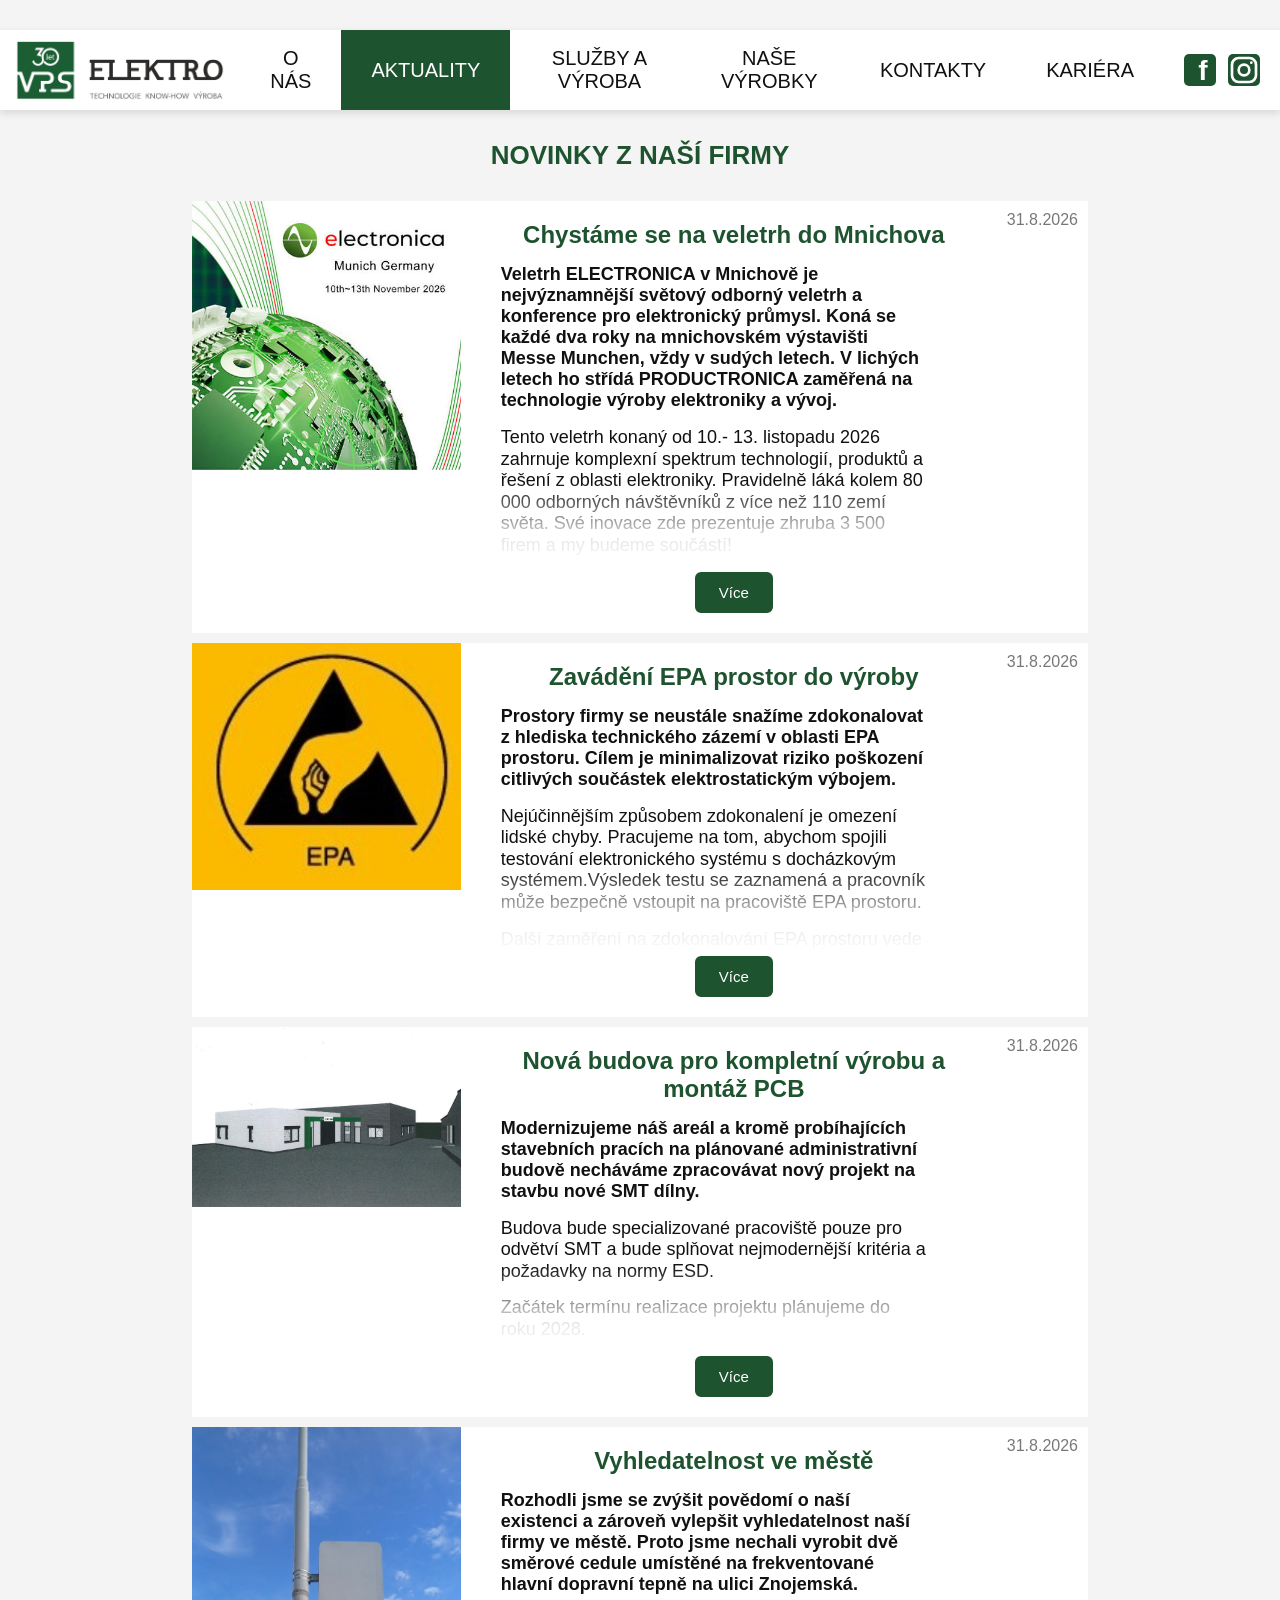
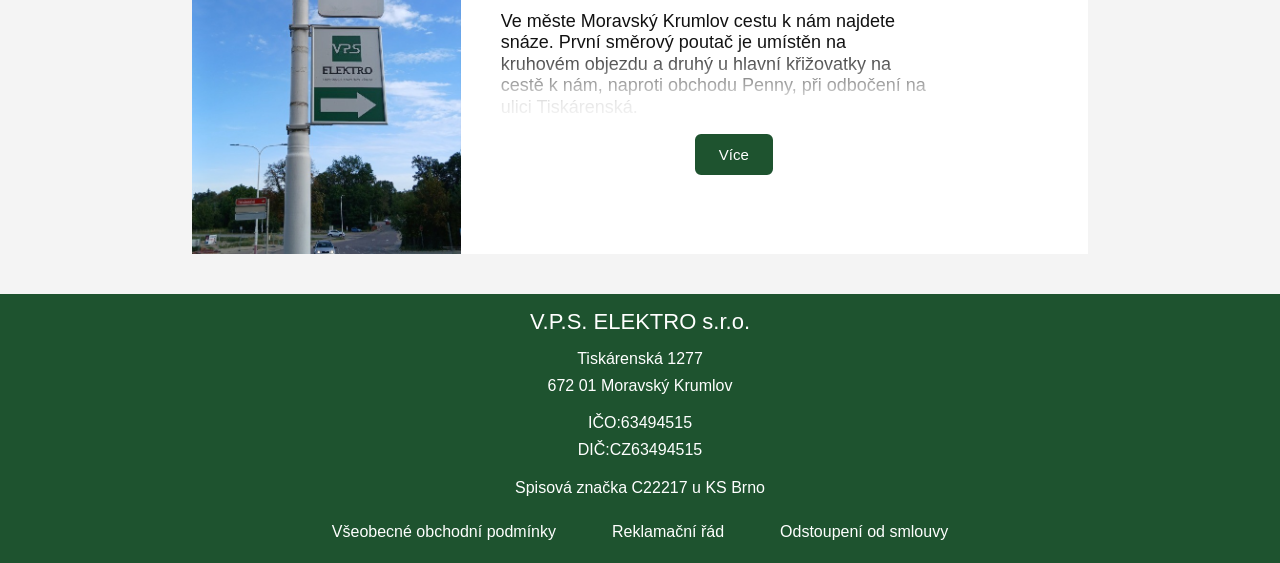
==== commit c1258899: "Aktuality,PWM,Kariera" ====
--- a/aktuality.html
+++ b/aktuality.html
@@ -84,7 +84,7 @@
 
   <main class="page-content actualities-page">
 
-    <h1>Co se děje ve VPS</h1>
+    <h1>NOVINKY Z NAŠÍ FIRMY</h1>
 
 <!-- Templát Aktuality - začátek
 
@@ -107,7 +107,7 @@
         </div>
 
         <div class="actualities-intro">
-          <p>Úvod aktuality
+          <p>
           </p>
         </div>
 
@@ -166,12 +166,14 @@
 
   Templát aktuality - konec -->
 
+  <!---->
+
     <div class="actualities-content-block">
       
       <div class="actualities-content-image">
         
         <img 
-          src="icons/foto0.png"
+          src="images/Aktuality/2026/electronica.jpg"
           alt="Aktuality 1">
         
       </div>
@@ -180,12 +182,12 @@
         
         <div class="actualities-content-text-header">
           
-          <h2>Nadpis</h2>
+          <h2>Chystáme se na veletrh do Mnichova</h2>
           
         </div>
 
         <div class="actualities-intro">
-          <p>Úvod aktuality
+          <p>Veletrh ELECTRONICA v Mnichově je nejvýznamnější světový odborný veletrh a konference pro elektronický průmysl. Koná se každé dva roky na mnichovském výstavišti Messe Munchen, vždy v sudých letech. V lichých letech ho střídá PRODUCTRONICA zaměřená na technologie výroby elektroniky a vývoj. 
           </p>
         </div>
 
@@ -193,17 +195,7 @@
         <div class="actualities-preview">
 
           <div class="actualities-content-text-block">
-            <p>Odstavec 1 
-            </p>
-          </div>
-
-          <div class="actualities-content-text-block">
-            <p>Odstavec 2
-            </p>
-          </div>
-
-          <div class="actualities-content-text-block">
-            <p>Odstavec 3
+            <p>Tento veletrh konaný od 10.- 13. listopadu 2026 zahrnuje komplexní spektrum technologií, produktů a řešení z oblasti elektroniky. Pravidelně láká kolem 80 000 odborných návštěvníků z více než 110 zemí světa. Své inovace zde prezentuje zhruba 3 500 firem a my budeme součástí!
             </p>
           </div>
 
@@ -242,6 +234,222 @@
 
     </div>
 
+<div class="actualities-content-block">
+      
+      <div class="actualities-content-image">
+        
+        <img 
+          src="images/Aktuality/2026/EPA.jpg"
+          alt="Aktuality 1">
+        
+      </div>
+
+      <div class="actualities-content-text">
+        
+        <div class="actualities-content-text-header">
+          
+          <h2>Zavádění EPA prostor do výroby</h2>
+          
+        </div>
+
+        <div class="actualities-intro">
+          <p>Prostory firmy se neustále snažíme zdokonalovat z hlediska technického zázemí v oblasti EPA prostoru. Cílem je minimalizovat riziko poškození citlivých součástek elektrostatickým výbojem. 
+          </p>
+        </div>
+
+
+        <div class="actualities-preview">
+
+          <div class="actualities-content-text-block">
+            <p>Nejúčinnějším způsobem zdokonalení je omezení lidské chyby. Pracujeme na tom, abychom spojili testování elektronického systému s docházkovým systémem.Výsledek testu se zaznamená a pracovník může bezpečně vstoupit na pracoviště EPA prostoru. 
+            </p>
+          </div>
+
+          <div class="actualities-content-text-block">
+            <p>Další zaměření na zdokonalování EPA prostoru vede v přesném vytyčení těchto prostor, řádného uzemnění veškerého vybavení i pořízení doplňků v ESD verzi.
+            </p>
+          </div>
+
+          <div class="actualities-content-text-block">
+            <p>Na pracovišti probíhají pravidelné interní kontroly, aby byly přítomné nedostatky zjištěny a mohlo se naplánovat jejich včasné napravení.
+            </p>
+          </div>
+
+        </div>
+        
+        <div class="actualities-btns">
+          
+          <button class="actualities-btn more">
+            Více
+          </button>
+
+          <button class="actualities-btn less">
+            Méně
+          </button>
+
+          <button class="actualities-btn gallery-open"
+                  data-images="icons/foto0.png,
+                               icons/foto1.png,
+                               icons/foto2.png">
+            Fotogalerie
+          </button>
+
+          <a
+            href="osazovani.html#smt"
+            class="actualities-btn actuality-link">
+            Přejít na výrobu
+          </a>
+
+        </div>
+
+      </div>
+
+      <div class="actualities-date">
+        31.8.2026
+      </div>
+
+    </div>
+
+<!-- Aktualita Nová SMT budova -->
+    <div class="actualities-content-block">
+      
+      <div class="actualities-content-image">
+        
+        <img 
+          src="images/Aktuality/2026/novasmt.jpg"
+          alt="Aktuality 1">
+        
+      </div>
+
+      <div class="actualities-content-text">
+        
+        <div class="actualities-content-text-header">
+          
+          <h2>Nová budova pro kompletní výrobu a montáž PCB
+          
+        </div>
+
+        <div class="actualities-intro">
+          <p>Modernizujeme náš areál a kromě probíhajících stavebních pracích na plánované administrativní budově necháváme zpracovávat nový projekt na stavbu nové SMT dílny.
+          </p>
+        </div>
+
+
+        <div class="actualities-preview">
+
+          <div class="actualities-content-text-block">
+            <p>Budova bude specializované pracoviště pouze pro odvětví SMT a bude splňovat nejmodernější kritéria a požadavky na normy ESD.
+            </p>
+          </div>
+
+          <div class="actualities-content-text-block">
+            <p>Začátek termínu realizace projektu plánujeme do roku 2028.
+            </p>
+          </div>
+
+        </div>
+        
+        <div class="actualities-btns">
+          
+          <button class="actualities-btn more">
+            Více
+          </button>
+
+          <button class="actualities-btn less">
+            Méně
+          </button>
+
+          <button class="actualities-btn gallery-open"
+                  data-images="icons/foto0.png,
+                               icons/foto1.png,
+                               icons/foto2.png">
+            Fotogalerie
+          </button>
+
+          <a
+            href="osazovani.html#smt"
+            class="actualities-btn actuality-link">
+            Přejít na výrobu
+          </a>
+
+        </div>
+
+      </div>
+
+      <div class="actualities-date">
+        31.8.2026
+      </div>
+
+    </div>
+
+    <div class="actualities-content-block">
+      
+      <div class="actualities-content-image">
+        
+        <img 
+          src="images/Aktuality/2026/smertab.jpg"
+          alt="Aktuality 1">
+        
+      </div>
+
+      <div class="actualities-content-text">
+        
+        <div class="actualities-content-text-header">
+          
+          <h2>Vyhledatelnost ve městě</h2>
+          
+        </div>
+
+        <div class="actualities-intro">
+          <p>Rozhodli jsme se zvýšit povědomí o naší existenci a zároveň vylepšit vyhledatelnost naší firmy ve městě. Proto jsme nechali vyrobit dvě směrové cedule umístěné na frekventované hlavní dopravní tepně na ulici Znojemská.
+          </p>
+        </div>
+
+
+        <div class="actualities-preview">
+
+          <div class="actualities-content-text-block">
+            <p>Ve měste Moravský Krumlov cestu k nám najdete snáze. První směrový poutač je umístěn na kruhovém objezdu a druhý u hlavní křižovatky na cestě k nám, naproti obchodu Penny, při odbočení na ulici Tiskárenská.
+            </p>
+          </div>
+
+        </div>
+        
+        <div class="actualities-btns">
+          
+          <button class="actualities-btn more">
+            Více
+          </button>
+
+          <button class="actualities-btn less">
+            Méně
+          </button>
+
+          <button class="actualities-btn gallery-open"
+                  data-images="icons/foto0.png,
+                               icons/foto1.png,
+                               icons/foto2.png">
+            Fotogalerie
+          </button>
+
+          <a
+            href="osazovani.html#smt"
+            class="actualities-btn actuality-link">
+            Přejít na výrobu
+          </a>
+
+        </div>
+
+      </div>
+
+      <div class="actualities-date">
+        31.8.2026
+      </div>
+
+    </div>
+
+
+    
     <div class="actualities-pagination"></div>
     
   </main>
@@ -263,6 +471,10 @@
             alt="Další fotografie">
       <span>›</span>
     </button>
+
+    
+
+    <!--Konec aktualit-->
 
     <div class="gallery-counter"></div>
 
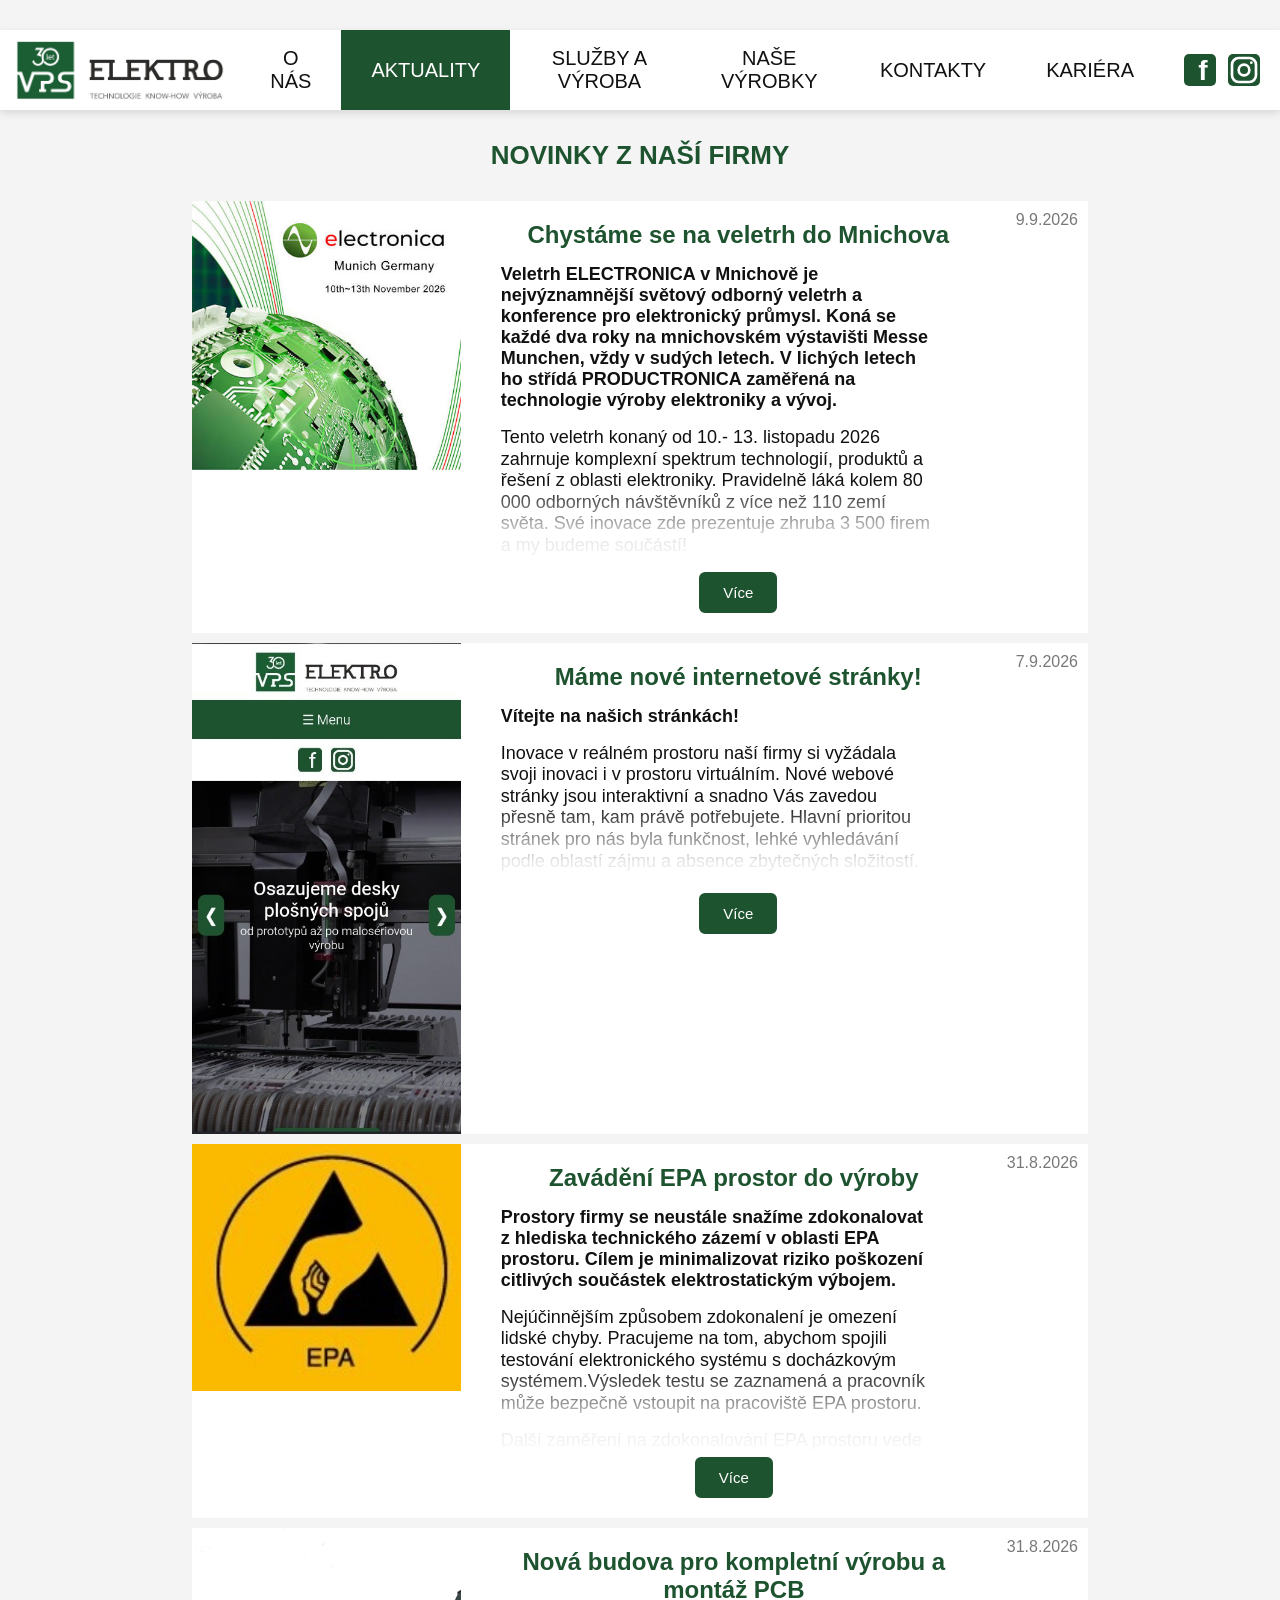
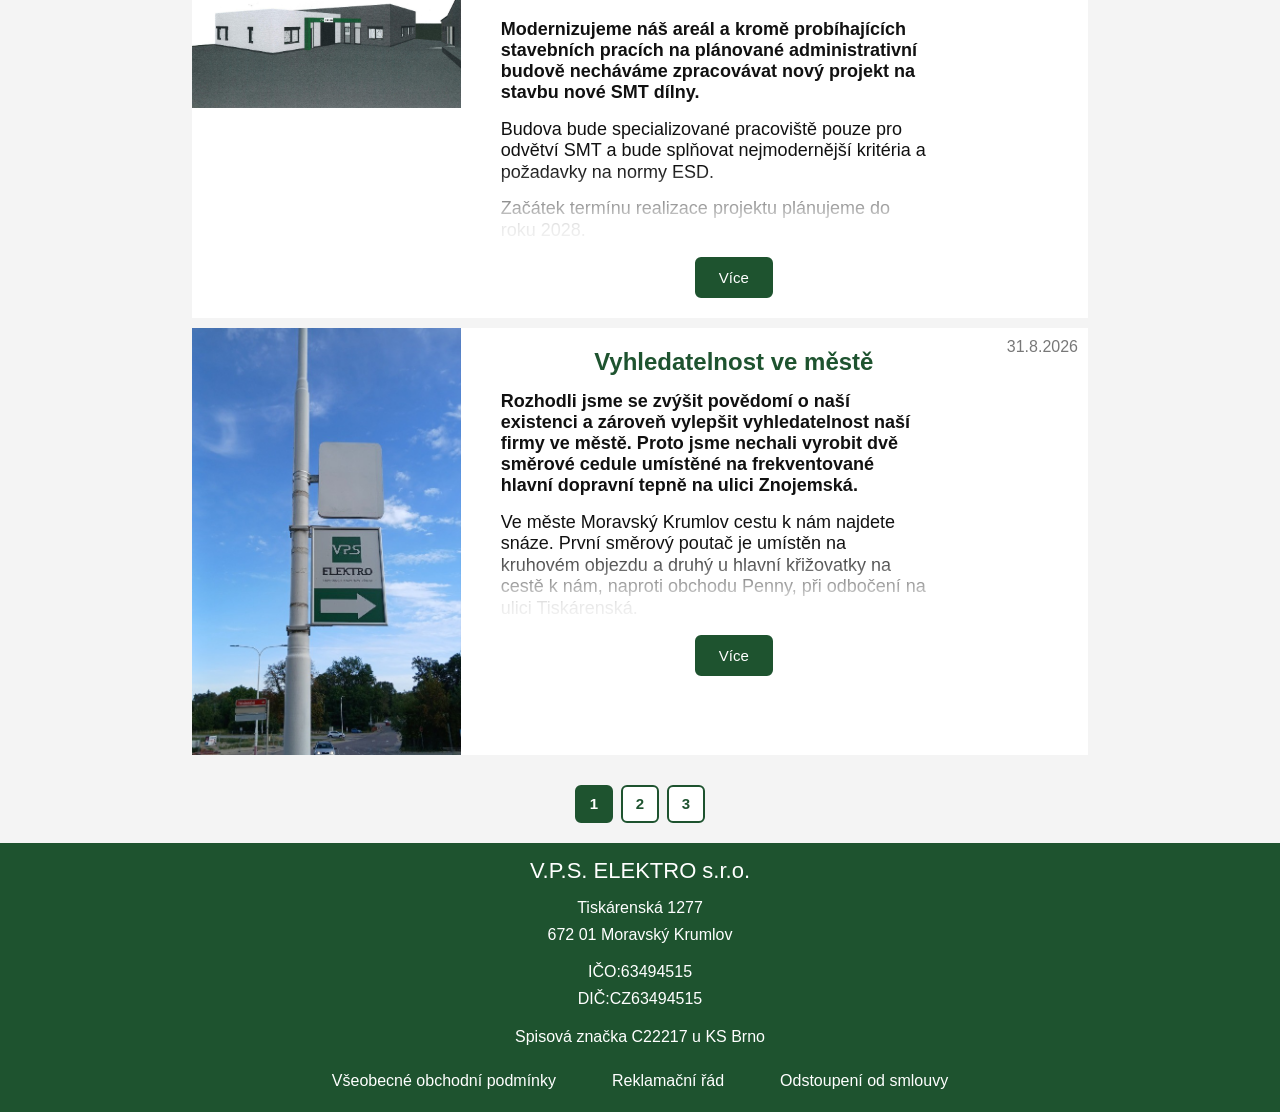
==== commit 1a31a9a5: "AKTUALIZACE" ====
--- a/aktuality.html
+++ b/aktuality.html
@@ -167,7 +167,6 @@
   Templát aktuality - konec -->
 
   <!---->
-
     <div class="actualities-content-block">
       
       <div class="actualities-content-image">
@@ -196,6 +195,134 @@
 
           <div class="actualities-content-text-block">
             <p>Tento veletrh konaný od 10.- 13. listopadu 2026 zahrnuje komplexní spektrum technologií, produktů a řešení z oblasti elektroniky. Pravidelně láká kolem 80 000 odborných návštěvníků z více než 110 zemí světa. Své inovace zde prezentuje zhruba 3 500 firem a my budeme součástí!
+            </p>
+          </div>
+
+        </div>
+        
+        <div class="actualities-btns">
+          
+          <button class="actualities-btn more">
+            Více
+          </button>
+
+          <button class="actualities-btn less">
+            Méně
+          </button>
+
+        </div>
+
+      </div>
+
+      <div class="actualities-date">
+        9.9.2026
+      </div>
+
+    </div>
+
+<!--Nové internetové stránky -->
+    <div class="actualities-content-block">
+      
+      <div class="actualities-content-image">
+        
+        <img 
+          src="images/Aktuality/2026/int.jpg"
+          alt="Aktuality 1">
+        
+      </div>
+
+      <div class="actualities-content-text">
+        
+        <div class="actualities-content-text-header">
+          
+          <h2>Máme nové internetové stránky!
+          
+        </div>
+
+        <div class="actualities-intro">
+          <p>Vítejte na našich stránkách!
+          </p>
+        </div>
+
+
+        <div class="actualities-preview">
+
+          <div class="actualities-content-text-block">
+            <p>Inovace v reálném prostoru naší firmy si vyžádala svoji inovaci i v prostoru virtuálním. Nové webové stránky jsou interaktivní a snadno Vás zavedou přesně tam, kam právě potřebujete. Hlavní prioritou stránek pro nás byla funkčnost, lehké vyhledávání podle oblastí zájmu a absence zbytečných složitostí.
+            </p>
+          </div>
+
+          <div class="actualities-content-text-block">
+            <p>Návštěvník tak získává možnost lehké orientace na stránkách a srozumitelný stručný text seznámí se základními informacemi.
+            </p>
+          </div>
+
+        </div>
+        
+        <div class="actualities-btns">
+          
+          <button class="actualities-btn more">
+            Více
+          </button>
+
+          <button class="actualities-btn less">
+            Méně
+          </button>
+
+          <a
+            href="osazovani.html#smt"
+            class="actualities-btn actuality-link">
+            Přejít na výrobu
+          </a>
+
+        </div>
+
+      </div>
+
+      <div class="actualities-date">
+        7.9.2026
+      </div>
+
+    </div>
+
+<div class="actualities-content-block">
+      
+      <div class="actualities-content-image">
+        
+        <img 
+          src="images/Aktuality/2026/EPA.jpg"
+          alt="Aktuality 1">
+        
+      </div>
+
+      <div class="actualities-content-text">
+        
+        <div class="actualities-content-text-header">
+          
+          <h2>Zavádění EPA prostor do výroby</h2>
+          
+        </div>
+
+        <div class="actualities-intro">
+          <p>Prostory firmy se neustále snažíme zdokonalovat z hlediska technického zázemí v oblasti EPA prostoru. Cílem je minimalizovat riziko poškození citlivých součástek elektrostatickým výbojem. 
+          </p>
+        </div>
+
+
+        <div class="actualities-preview">
+
+          <div class="actualities-content-text-block">
+            <p>Nejúčinnějším způsobem zdokonalení je omezení lidské chyby. Pracujeme na tom, abychom spojili testování elektronického systému s docházkovým systémem.Výsledek testu se zaznamená a pracovník může bezpečně vstoupit na pracoviště EPA prostoru. 
+            </p>
+          </div>
+
+          <div class="actualities-content-text-block">
+            <p>Další zaměření na zdokonalování EPA prostoru vede v přesném vytyčení těchto prostor, řádného uzemnění veškerého vybavení i pořízení doplňků v ESD verzi.
+            </p>
+          </div>
+
+          <div class="actualities-content-text-block">
+            <p>Na pracovišti probíhají pravidelné interní kontroly, aby byly přítomné nedostatky zjištěny a mohlo se naplánovat jejich včasné napravení.
             </p>
           </div>
 
@@ -234,44 +361,40 @@
 
     </div>
 
-<div class="actualities-content-block">
-      
-      <div class="actualities-content-image">
-        
-        <img 
-          src="images/Aktuality/2026/EPA.jpg"
-          alt="Aktuality 1">
-        
-      </div>
-
-      <div class="actualities-content-text">
-        
-        <div class="actualities-content-text-header">
-          
-          <h2>Zavádění EPA prostor do výroby</h2>
-          
-        </div>
-
-        <div class="actualities-intro">
-          <p>Prostory firmy se neustále snažíme zdokonalovat z hlediska technického zázemí v oblasti EPA prostoru. Cílem je minimalizovat riziko poškození citlivých součástek elektrostatickým výbojem. 
-          </p>
-        </div>
-
-
-        <div class="actualities-preview">
-
-          <div class="actualities-content-text-block">
-            <p>Nejúčinnějším způsobem zdokonalení je omezení lidské chyby. Pracujeme na tom, abychom spojili testování elektronického systému s docházkovým systémem.Výsledek testu se zaznamená a pracovník může bezpečně vstoupit na pracoviště EPA prostoru. 
-            </p>
-          </div>
-
-          <div class="actualities-content-text-block">
-            <p>Další zaměření na zdokonalování EPA prostoru vede v přesném vytyčení těchto prostor, řádného uzemnění veškerého vybavení i pořízení doplňků v ESD verzi.
-            </p>
-          </div>
-
-          <div class="actualities-content-text-block">
-            <p>Na pracovišti probíhají pravidelné interní kontroly, aby byly přítomné nedostatky zjištěny a mohlo se naplánovat jejich včasné napravení.
+<!-- Aktualita Nová SMT budova -->
+    <div class="actualities-content-block">
+      
+      <div class="actualities-content-image">
+        
+        <img 
+          src="images/Aktuality/2026/novasmt.jpg"
+          alt="Aktuality 1">
+        
+      </div>
+
+      <div class="actualities-content-text">
+        
+        <div class="actualities-content-text-header">
+          
+          <h2>Nová budova pro kompletní výrobu a montáž PCB
+          
+        </div>
+
+        <div class="actualities-intro">
+          <p>Modernizujeme náš areál a kromě probíhajících stavebních pracích na plánované administrativní budově necháváme zpracovávat nový projekt na stavbu nové SMT dílny.
+          </p>
+        </div>
+
+
+        <div class="actualities-preview">
+
+          <div class="actualities-content-text-block">
+            <p>Budova bude specializované pracoviště pouze pro odvětví SMT a bude splňovat nejmodernější kritéria a požadavky na normy ESD.
+            </p>
+          </div>
+
+          <div class="actualities-content-text-block">
+            <p>Začátek termínu realizace projektu plánujeme do roku 2028.
             </p>
           </div>
 
@@ -310,40 +433,34 @@
 
     </div>
 
-<!-- Aktualita Nová SMT budova -->
-    <div class="actualities-content-block">
-      
-      <div class="actualities-content-image">
-        
-        <img 
-          src="images/Aktuality/2026/novasmt.jpg"
-          alt="Aktuality 1">
-        
-      </div>
-
-      <div class="actualities-content-text">
-        
-        <div class="actualities-content-text-header">
-          
-          <h2>Nová budova pro kompletní výrobu a montáž PCB
-          
-        </div>
-
-        <div class="actualities-intro">
-          <p>Modernizujeme náš areál a kromě probíhajících stavebních pracích na plánované administrativní budově necháváme zpracovávat nový projekt na stavbu nové SMT dílny.
-          </p>
-        </div>
-
-
-        <div class="actualities-preview">
-
-          <div class="actualities-content-text-block">
-            <p>Budova bude specializované pracoviště pouze pro odvětví SMT a bude splňovat nejmodernější kritéria a požadavky na normy ESD.
-            </p>
-          </div>
-
-          <div class="actualities-content-text-block">
-            <p>Začátek termínu realizace projektu plánujeme do roku 2028.
+    <div class="actualities-content-block">
+      
+      <div class="actualities-content-image">
+        
+        <img 
+          src="images/Aktuality/2026/smertab.jpg"
+          alt="Aktuality 1">
+        
+      </div>
+
+      <div class="actualities-content-text">
+        
+        <div class="actualities-content-text-header">
+          
+          <h2>Vyhledatelnost ve městě</h2>
+          
+        </div>
+
+        <div class="actualities-intro">
+          <p>Rozhodli jsme se zvýšit povědomí o naší existenci a zároveň vylepšit vyhledatelnost naší firmy ve městě. Proto jsme nechali vyrobit dvě směrové cedule umístěné na frekventované hlavní dopravní tepně na ulici Znojemská.
+          </p>
+        </div>
+
+
+        <div class="actualities-preview">
+
+          <div class="actualities-content-text-block">
+            <p>Ve měste Moravský Krumlov cestu k nám najdete snáze. První směrový poutač je umístěn na kruhovém objezdu a druhý u hlavní křižovatky na cestě k nám, naproti obchodu Penny, při odbočení na ulici Tiskárenská.
             </p>
           </div>
 
@@ -382,34 +499,45 @@
 
     </div>
 
-    <div class="actualities-content-block">
-      
-      <div class="actualities-content-image">
-        
-        <img 
-          src="images/Aktuality/2026/smertab.jpg"
-          alt="Aktuality 1">
-        
-      </div>
-
-      <div class="actualities-content-text">
-        
-        <div class="actualities-content-text-header">
-          
-          <h2>Vyhledatelnost ve městě</h2>
-          
-        </div>
-
-        <div class="actualities-intro">
-          <p>Rozhodli jsme se zvýšit povědomí o naší existenci a zároveň vylepšit vyhledatelnost naší firmy ve městě. Proto jsme nechali vyrobit dvě směrové cedule umístěné na frekventované hlavní dopravní tepně na ulici Znojemská.
-          </p>
-        </div>
-
-
-        <div class="actualities-preview">
-
-          <div class="actualities-content-text-block">
-            <p>Ve měste Moravský Krumlov cestu k nám najdete snáze. První směrový poutač je umístěn na kruhovém objezdu a druhý u hlavní křižovatky na cestě k nám, naproti obchodu Penny, při odbočení na ulici Tiskárenská.
+<!-- Restrukturalizace SMT dílny -->
+    <div class="actualities-content-block">
+      
+      <div class="actualities-content-image">
+        
+        <img 
+          src="images/Aktuality/2026/VERSAFLOW-ONE.jpg"
+          alt="Aktuality 1">
+        
+      </div>
+
+      <div class="actualities-content-text">
+        
+        <div class="actualities-content-text-header">
+          
+          <h2>Inovace v technologiích
+          
+        </div>
+
+        <div class="actualities-intro">
+          <p>V inovacích v oblasti technologií sledujeme nejnovější trendy. Mezi naše nejnovější přírustky patří inline selektivní pájka ERSA Versaflow One. U vhodných zakázek nám umožňuje přechod na selektivní pájení zkrátit dobu pájení až o 50% oproti původní technologii. Tato investice byla velkým zásahem do prostoru celé dílny a museli jsme celou dílnu restukturalizovat. 
+          </p>
+        </div>
+
+
+        <div class="actualities-preview">
+
+          <div class="actualities-content-text-block">
+            <p>Dále jsme doplnily dopravníkové systémy od výrobce JUKI, které slouží k automatizaci SMT linky po celou dobu průběhu výrobního procesu. Obměnili jsme část ručních pájek a pořídili jsme dalšího pájecího robota QUICK.
+            </p>
+          </div>
+
+          <div class="actualities-content-text-block">
+            <p>Dílnu kovoobrábění jsme doplnili o nový CNC router a zaměřili jsme se i na oblast čištění suchým ledem. K využití náhodné montáže a ke skladování byly pořízeny dvě klimatizované buňky. 
+            </p>
+          </div>
+
+          <div class="actualities-content-text-block">
+            <p>Posílili jsme přívod elektřiny a vyměnili jsme dusíkové nádoby a kompresor za objemnější.
             </p>
           </div>
 
@@ -447,9 +575,458 @@
       </div>
 
     </div>
-
-
-    
+ 
+    <!-- Den otevřených dveří -->
+    <div class="actualities-content-block">
+      
+      <div class="actualities-content-image">
+        
+        <img 
+          src="images/Aktuality/2026/dod.jpg"
+          alt="Aktuality 1">
+        
+      </div>
+
+      <div class="actualities-content-text">
+        
+        <div class="actualities-content-text-header">
+          
+          <h2>Vhled do našich prostor
+          
+        </div>
+
+        <div class="actualities-intro">
+          <p>Den otevřených dveří jsme uspořádali k významné příležitosti 30letého výročí od založení. Byli jsme velmi mile překvapení z vysokého zájmu veřejnosti a těšil nás zájem o náš obor působení. Veřejnosti byly zpřístupněny prosotry skladu i výrobních dílen. V komentovaných prohlídkách se zájemci seznámili s výrobními procesy i s nejmodejnějšími technologiemi.
+          </p>
+        </div>
+
+
+        <div class="actualities-preview">
+
+          <div class="actualities-content-text-block">
+            <p>Ve venkovních prostorách našeho areálu byly nachystány stanoviště, kde nahlédly do tajů elektra i děti nejrůznějšího věku. Za splnění úkolů jim byla vyrobená originální odměna na míru. Děkujeme všem návštěvníkům za jejich čas, který se rozhlodli strávit právě u nás! 
+            </p>
+          </div>
+
+          <div class="actualities-content-text-block">
+            <p>https://www.mkrumlovsko.cz/zpravy/aktualne/33846--V-P-S-Elektro-v-Moravskem-Krumlove-otevrelo-dvere-navstevnikum.html
+            </p>
+          </div>
+
+        </div>
+        
+        <div class="actualities-btns">
+          
+          <button class="actualities-btn more">
+            Více
+          </button>
+
+          <button class="actualities-btn less">
+            Méně
+          </button>
+
+          <button class="actualities-btn gallery-open"
+                  data-images="icons/foto0.png,
+                               icons/foto1.png,
+                               icons/foto2.png">
+            Fotogalerie
+          </button>
+
+          <a
+            href="osazovani.html#smt"
+            class="actualities-btn actuality-link">
+            Přejít na výrobu
+          </a>
+
+        </div>
+
+      </div>
+
+      <div class="actualities-date">
+        31.6.2026
+      </div>
+
+    </div>
+
+<!--Exkurze pro základní a střední školy-->
+    <div class="actualities-content-block">
+      
+      <div class="actualities-content-image">
+        
+        <img 
+          src="images/Aktuality/2026/exkgym.jpg"
+          alt="Aktuality 1">
+        
+      </div>
+
+      <div class="actualities-content-text">
+        
+        <div class="actualities-content-text-header">
+          
+          <h2>Žáci z Moravského Krumlova nahlédli do světa moderních technologií
+          
+        </div>
+
+        <div class="actualities-intro">
+          <p>Měsíc červen se v naší firmě nesl v duchu exkurzí základních a středních škol z okolí Moravského Krumlova. Poskytli jsme k nahlédnutí naše prostory skladu, SMT dílny, dílny navíjení, kabelové konfekce, kovoobrábění a lakovny, abychom děti seznámili s tématikou se kterou se jinde nedostanou do přímého kontaktu. Protože exkurze probíhali za přímého provozu, mohli studenti shlédnout celý technologický proces ve výrobě.
+          </p>
+        </div>
+
+
+        <div class="actualities-preview">
+
+          <div class="actualities-content-text-block">
+            <p>Tyto exkurze jsme cíleně nabídli pro žáky osmých ročníků a pro studenty předposledních ročníku středních škol. Cílem mělo být, aby viděli možnosti dalšího vzdělávání z oblastí elektrotechnických oborů nebo viděli možnosti pracovního uplatnění. Snažili jsme se je obeznámit s důležitým faktorem, že v této profesi je důležitá týmová práce, svědomitost a pečlivost. Děkujeme všem školám za jejich zájem a věříme, že v této aktivitě budeme pokračovat i nadále. 
+            </p>
+          </div>
+
+          <div class="actualities-content-text-block">
+            <p>https://www.mkrumlovsko.cz/zpravy/aktualne/33847--Zaci-v-Moravskem-Krumlove-zazili-exkurzi-do-sveta-modernich-technologii.html
+            </p>
+          </div>
+
+        </div>
+        
+        <div class="actualities-btns">
+          
+          <button class="actualities-btn more">
+            Více
+          </button>
+
+          <button class="actualities-btn less">
+            Méně
+          </button>
+
+          <button class="actualities-btn gallery-open"
+                  data-images="images/Aktuality/recex.jpg">
+            Fotogalerie
+          </button>
+
+          <a
+            href="osazovani.html#smt"
+            class="actualities-btn actuality-link">
+            Přejít na výrobu
+          </a>
+
+        </div>
+
+      </div>
+
+      <div class="actualities-date">
+        31.6.2026
+      </div>
+
+    </div>
+
+<!-- Pravidelné vystavování na veletrhu Ampér -->
+    <div class="actualities-content-block">
+      
+      <div class="actualities-content-image">
+        
+        <img 
+          src="images/Aktuality/2026/amper.jpg"
+          alt="Aktuality 1">
+        
+      </div>
+
+      <div class="actualities-content-text">
+        
+        <div class="actualities-content-text-header">
+          
+          <h2>Vystavování na veletrhu Ampér 2026
+          
+        </div>
+
+        <div class="actualities-intro">
+          <p>Pravidelně se účastníme Mezinárodního veletrhu elektrotechniky, elektroniky a energetiky Ampér. Letos připadl na termín 17.-19.3.2026. Ve dvou pavilonech prezentovalo 468 firem z 33 zemí světa. Návštěvnost dosáhla počtu přes 27 000 zájemců. 
+          </p>
+        </div>
+
+
+        <div class="actualities-preview">
+
+          <div class="actualities-content-text-block">
+            <p>Děkujeme všem zákazníkům, zaměstnancům i zájemcům, že se za námi přišli podívat. Važíme si Vaší účasti a již teď se těšíme na další ročník.
+            </p>
+          </div>
+
+          
+
+        </div>
+        
+        <div class="actualities-btns">
+          
+          <button class="actualities-btn more">
+            Více
+          </button>
+
+          <button class="actualities-btn less">
+            Méně
+          </button>
+
+          <button class="actualities-btn gallery-open"
+                  data-images="images/Aktuality/amper.png,
+                               icons/foto1.png,
+                               icons/foto2.png">
+            Fotogalerie
+          </button>
+
+          <a
+            href="osazovani.html#smt"
+            class="actualities-btn actuality-link">
+            Přejít na výrobu
+          </a>
+
+        </div>
+
+      </div>
+
+      <div class="actualities-date">
+        31.3.2026
+      </div>
+
+    </div>
+
+<!-- Tři dekády  -->
+    <div class="actualities-content-block">
+      
+      <div class="actualities-content-image">
+        
+        <img 
+          src="images/Aktuality/2026/vps logo 30 ctverec bitmapa.png"
+          alt="Aktuality 1">
+        
+      </div>
+
+      <div class="actualities-content-text">
+        
+        <div class="actualities-content-text-header">
+          
+          <h2>Slavíme tři dekády na trhu
+          
+        </div>
+
+        <div class="actualities-intro">
+          <p>Rok 2026 je významným mezníkem v naší existenci. Od svého založení 5.2.1996 se naše firma vypracovala na spolehlivého partnera v oblasti elektrotechnického průmyslu. Díky našemu týmu odborníků, našim zkušenostem, inovacím a důrazu na kvalitu jsme si vybudovali pevné místo mezi firmami ze stejného odvětví.
+          </p>
+        </div>
+
+
+        <div class="actualities-preview">
+
+          <div class="actualities-content-text-block">
+            <p>K příležitosti tohoto jubilea jsme si nechali vytvořit speciální edici našeho loga. Děkujeme všem našim zákazníkům, partnerům a zaměstnancům za důvěru a podporu. 
+            </p>
+          </div>
+
+        </div>
+        
+        <div class="actualities-btns">
+          
+          <button class="actualities-btn more">
+            Více
+          </button>
+
+          <button class="actualities-btn less">
+            Méně
+          </button>
+
+          <button class="actualities-btn gallery-open"
+                  data-images="images/Aktuality/oslava.jpg">
+            Fotogalerie
+          </button>
+
+          <a
+            href="osazovani.html#smt"
+            class="actualities-btn actuality-link">
+            Přejít na výrobu
+          </a>
+
+        </div>
+
+      </div>
+
+      <div class="actualities-date">
+        5.2.2026
+      </div>
+
+    </div>
+
+    <!-- Udržitelnost projektu FVE -->
+    <div class="actualities-content-block">
+      
+      <div class="actualities-content-image">
+        
+        <img 
+          src="images/Aktuality/2026/logo-fve.jpg"
+          alt="Aktuality 1">
+        
+      </div>
+
+      <div class="actualities-content-text">
+        
+        <div class="actualities-content-text-header">
+          
+          <h2>Čerpání dotace na fotovoltaický systém 
+          
+        </div>
+
+        <div class="actualities-intro">
+          <p>Myslíme na ekologii! Naše společnost si nechala nainstalovat fotovoltaický systém pro energetickou úsporu v rámci provozu areálu. Cílem je také menší zátěž životního prostředí a ekologicky šetrnější výroba elektrické energie.
+          </p>
+        </div>
+
+
+        <div class="actualities-preview">
+
+          <div class="actualities-content-text-block">
+            <p>Tento projekt je financován Evropskou unií.
+            </p>
+          </div>
+
+          <div class="actualities-content-text-block">
+            <p>Začátek termínu realizace projektu byl konec roku 2023.
+            </p>
+          </div>
+
+        </div>
+        
+        <div class="actualities-btns">
+          
+          <button class="actualities-btn more">
+            Více
+          </button>
+
+          <button class="actualities-btn less">
+            Méně
+          </button>
+
+          <button class="actualities-btn gallery-open"
+                  data-images="icons/foto0.png,
+                               icons/foto1.png,
+                               icons/foto2.png">
+            Fotogalerie
+          </button>
+
+          
+
+        </div>
+
+      </div>
+
+      <div class="actualities-date">
+        20.1.2026
+      </div>
+
+    </div>
+
+<!-- Certifikace ISO 14001:2016 -->
+    <div class="actualities-content-block">
+      
+      <div class="actualities-content-image">
+        
+        <img 
+          src="images/iso14001.jpg"
+          alt="Aktuality 1">
+        
+      </div>
+
+      <div class="actualities-content-text">
+        
+        <div class="actualities-content-text-header">
+          
+          <h2>Certifikát ISO 14001:2016
+          
+        </div>
+
+        <div class="actualities-intro">
+          <p>Naše firma zavedla a používá systém environmentálního managementu v oboru vývoj a výroba elektrických součástí a jejich kompletace. Na základě vykonaného auditu bylo prokázáno splnění požadavků normy ČSN EN ISO 14001:2016.
+          </p>
+        </div>
+
+
+        <div class="actualities-preview">
+
+          <div class="actualities-content-text-block">
+            <p>Platnost certifikačního cyklu: od 6.1.2025 do 5.1.2028.
+            </p>
+          </div>
+
+        </div>
+        
+        <div class="actualities-btns">
+          
+          <button class="actualities-btn more">
+            Více
+          </button>
+
+          <button class="actualities-btn less">
+            Méně
+          </button>
+
+        </div>
+
+      </div>
+
+      <div class="actualities-date">
+        31.1.2025
+      </div>
+
+    </div>
+
+<!-- ISO 9001:2016 -->
+    <div class="actualities-content-block">
+      
+      <div class="actualities-content-image">
+        
+        <img 
+          src="images/iso9001.jpg"
+          alt="Aktuality 1">
+        
+      </div>
+
+      <div class="actualities-content-text">
+        
+        <div class="actualities-content-text-header">
+          
+          <h2>Certifikát ISO 9001:2016
+          
+        </div>
+
+        <div class="actualities-intro">
+          <p>Naše firma zavedla a používá systém managementu kvality v oboru vývoj a výroba elektrických součástí a jejich kompletace. Na základě vykonaného auditu bylo prokázáno splnění požadavků normy ČSN EN ISO 9001:2016.
+        </div>
+
+
+        <div class="actualities-preview">
+
+          <div class="actualities-content-text-block">
+            <p>Platnost certifikačního cyklu: od 16.1.2026 do 28.11.2028.
+            </p>
+          </div>
+
+        </div>
+        
+        <div class="actualities-btns">
+          
+          <button class="actualities-btn more">
+            Více
+          </button>
+
+          <button class="actualities-btn less">
+            Méně
+          </button>
+
+        </div>
+
+      </div>
+
+      <div class="actualities-date">
+        31.1.2026
+      </div>
+
+    </div>
+
     <div class="actualities-pagination"></div>
     
   </main>
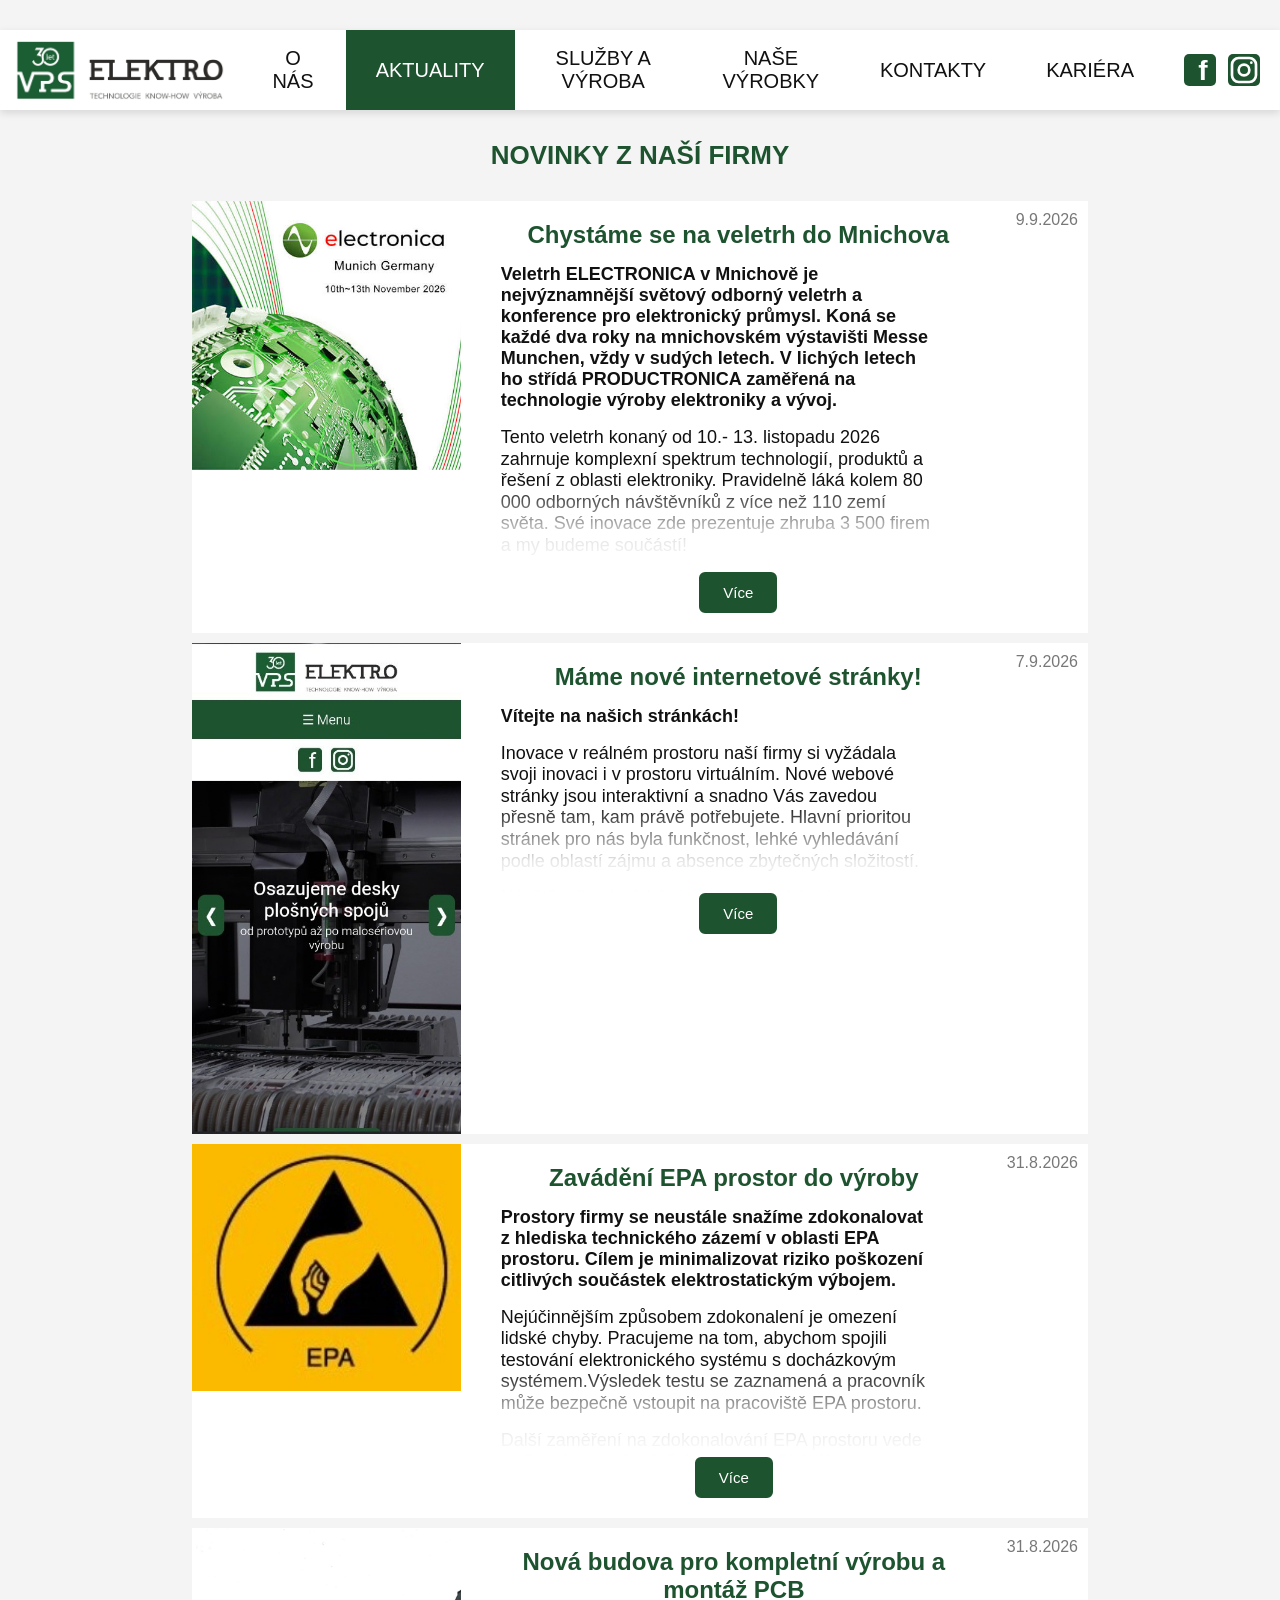
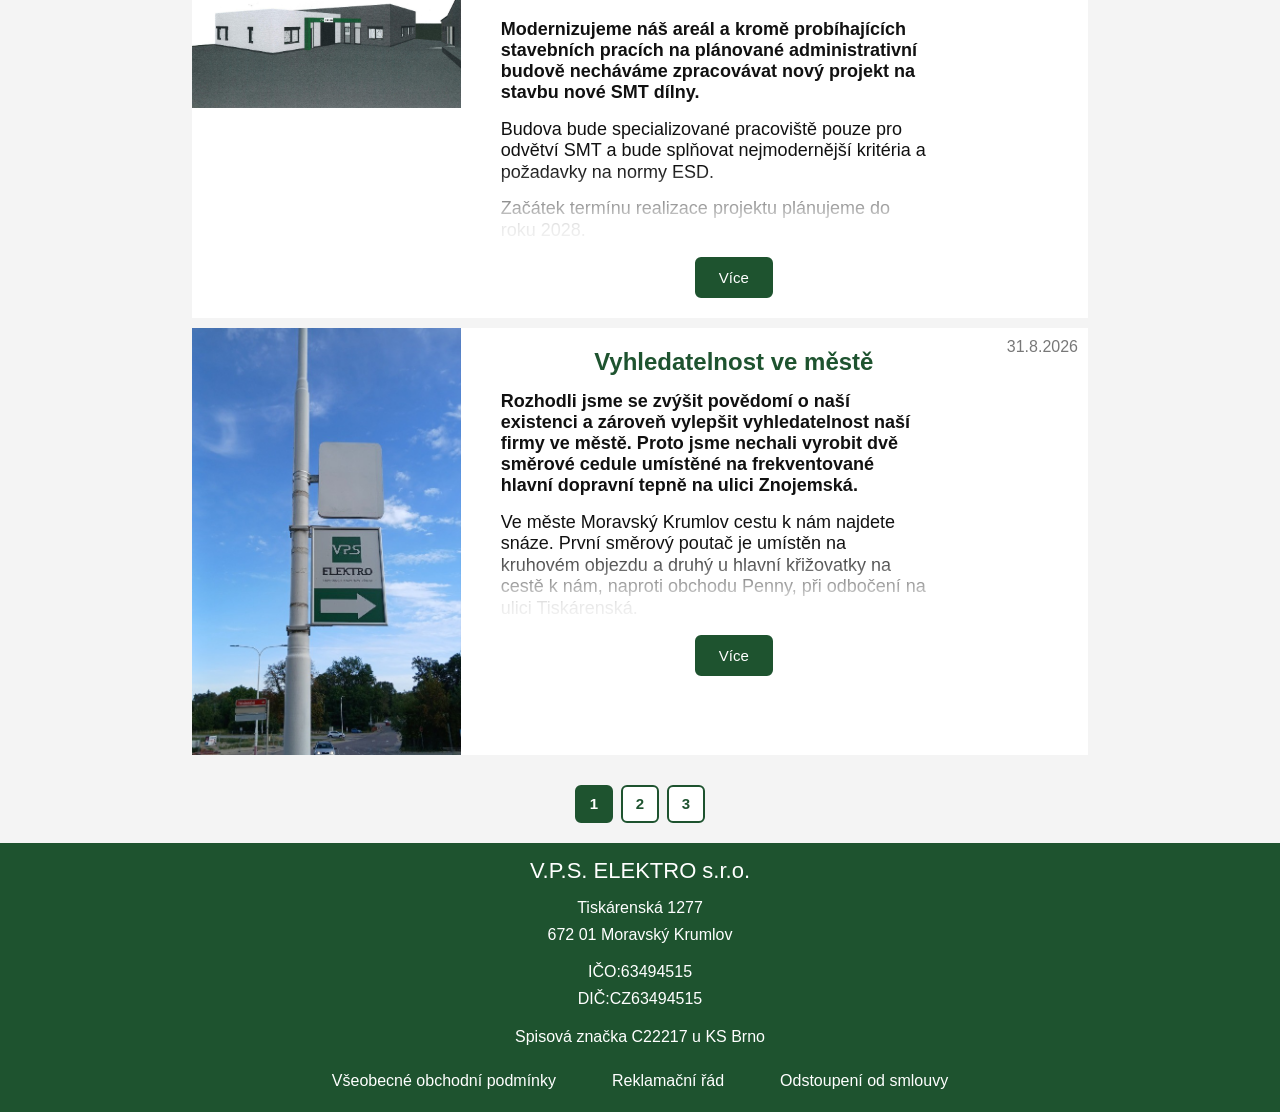
==== commit f7998dc2: "update" ====
--- a/aktuality.html
+++ b/aktuality.html
@@ -24,9 +24,24 @@
 
     <div class="menu-links" id="menuLinks">
       <a href="domu.html">O nás</a>
-      <a href="aktuality.html" class="active">Aktuality</a>  
-      <a href="sluzby.html">Služby a výroba</a>
-      <a href="vyrobky.html">Naše výrobky</a>
+      <a href="aktuality.html" class="active">Aktuality</a>
+      <div class="nav-dropdown">
+        <a href="sluzby.html">Služby a výroba</a>
+        <div class="nav-dropdown-menu">
+          <a href="osazovani.html">Osazování desek plošných spojů</a>
+          <a href="navijeni.html">Výroba vinutých dílů</a>
+          <a href="kabely.html">Výroba kabelových konfekcí</a>
+          <a href="kovo.html">Obrábění kovů a 3D tisk</a>
+        </div>
+      </div>
+      <div class="nav-dropdown">
+        <a href="vyrobky.html">Naše výrobky</a>
+        <div class="nav-dropdown-menu">
+          <a href="ledmoduly.html">LED moduly</a>
+          <a href="uizdroje.html">Napěťové a proudové zdroje</a>
+          <a href="pwmregulatory.html">PWM regulátory</a>
+        </div>
+      </div>  
       <a href="kontakty.html">Kontakty</a>
       <a href="kariery.html">Kariéra</a>
     </div>
--- a/style.css
+++ b/style.css
@@ -61,6 +61,62 @@
     background-color: #1e532f;
     color: white;
     text-decoration: none;
+  }
+
+  .nav-dropdown {
+    position: relative;
+    display: flex;
+    align-items: stretch;
+  }
+
+  .nav-dropdown-menu {
+    position: absolute;
+
+    top: 100%;
+    left: 0;
+
+    min-width: 260px;
+    display: flex;
+    flex-direction: column;
+    background-color: white;
+
+    box-shadow: 0 5px 12px rgba(0, 0, 0, 0.15);
+    opacity: 0;
+    visibility: hidden;
+
+    transform: translateY(-8px);
+
+    transition: 
+      opacity 0.25 ease,
+      transform 0.25 ease,
+      visibility 0.25s ease;
+
+    z-index: 1000;
+  }
+
+  .nav-dropdown:hover .nav-dropdown-menu {
+    opacity: 1;
+    visibility: visible;
+    transform: translateY(0);
+  }
+
+  .navigation .nav-dropdown-menu a {
+    display: block;
+    padding: 12px 20px;
+    font-size: 16px;
+    text-align: left;
+    text-transform: none;
+    white-space: nowrap;
+    border-bottom: 1px solid #eeeeee;
+  }
+
+  .navigation .nav-dropdown-menu a:last-child {
+    border-bottom: none;
+  }
+
+  .nav-dropdown:hover > a {
+    background-color: #1e532f;
+    color: white;
   }
 
   .logo-link {
@@ -1694,8 +1750,8 @@
   align-items: center;
   gap: 30px;
 
-  width: 50%;
-  max-width: 650px;
+  width: 70%;
+  max-width: 850px;
   margin: 0 auto;
   padding: 20px 30px 5px 30px;
   background-color: white;
@@ -1828,6 +1884,11 @@
 
   width: 92%;
   margin: 0 auto;
+}
+
+.department-page[data-department="kabely"]
+.process-item:first-child {
+  grid-column: 2;
 }
 
 .process-item {
@@ -2758,6 +2819,100 @@
   visibility: visible;
 }
 
+.inquiry-bar {
+  position: fixed;
+
+  left: 0;
+  top: 50%;
+
+  transform: translateY(-50%);
+
+  display: flex;
+
+  align-items: stretch;
+
+  z-index: 1000;
+  font-family: "Trebuchet MS", Arial, sans-serif;
+}
+
+.inquiry-tab {
+  width: 32px;
+  min-height: 200px;
+
+  background-color: #1e532f;
+
+  display: flex;
+  align-items: center;
+  justify-content: center;
+
+  text-decoration: None;
+
+  border-radius: 0 6px 6px 0;
+
+  z-index: 2;
+}
+
+.inquiry-tab span {
+  writing-mode: vertical-rl;
+  transform: rotate(180deg);
+
+  letter-spacing: 2px;
+  font-size: 20px;
+
+  color: white;
+
+  font-weight: normal;
+}
+
+.inquiry-content {
+  width: 0;
+  overflow: hidden;
+  background-color: white;
+  box-shadow: 3px 3px 12px rgba(0, 0, 0, 0.15);
+  border-radius:  0 6px 6px 0;
+  transition: 0.35s ease;
+
+}
+
+.inquiry-bar:hover .inquiry-content {
+  width: 260px;
+}
+
+.inquiry-text {
+  width: 230px;
+  height: 100%;
+
+  display: flex;
+  flex-direction: column;
+
+  justify-content: center;
+  align-items: center;
+
+  gap: 8px;
+
+  color: #333;
+}
+
+.inquiry-text strong {
+  color: #1e532f;
+  font-size: 16px;
+}
+
+.inquiry-text span {
+  font-size: 14px;
+}
+
+.inquiry-text a {
+  color: #1e532f;
+  font-size: 14px;
+  font-weight: bold;
+  text-decoration: none;
+}
+
+.inquiry-text a:hover {
+  text-decoration: underline;
+}
+
 @media (max-width: 1000px) {
 
   .navigation {
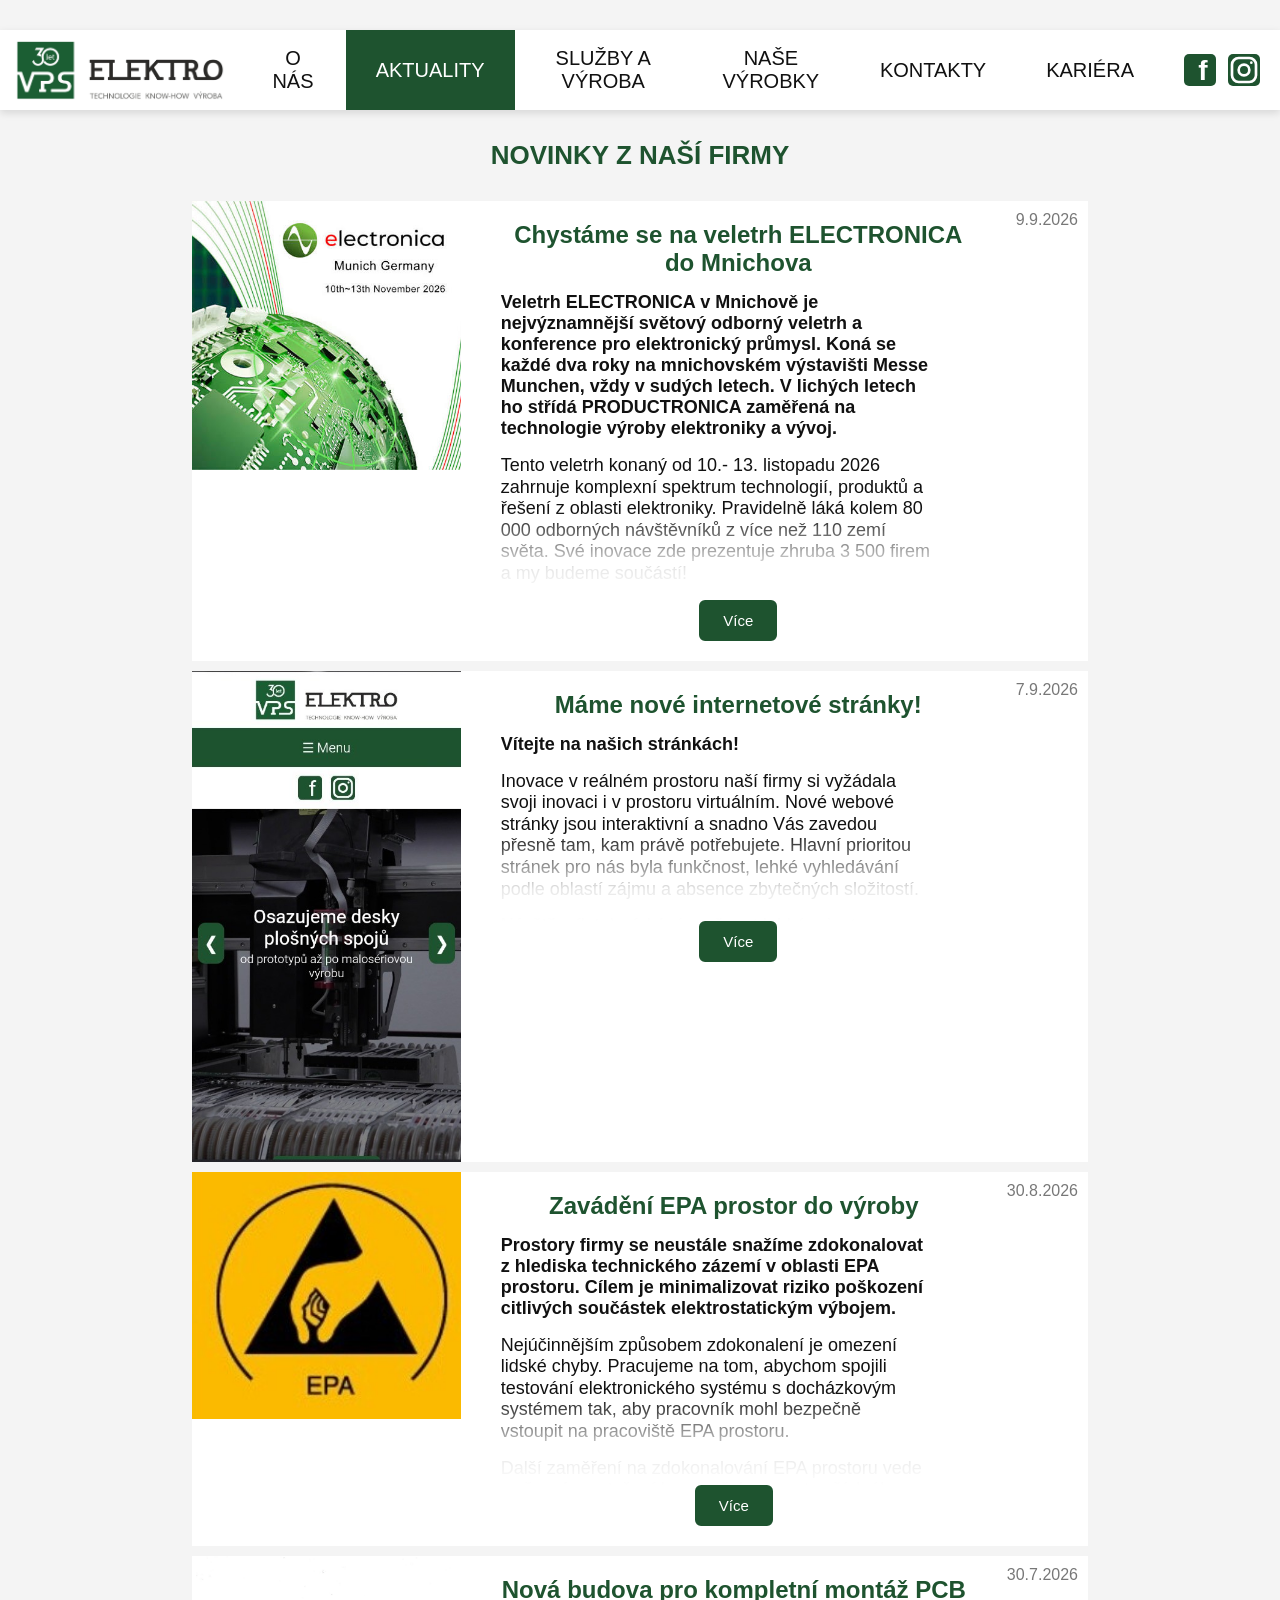
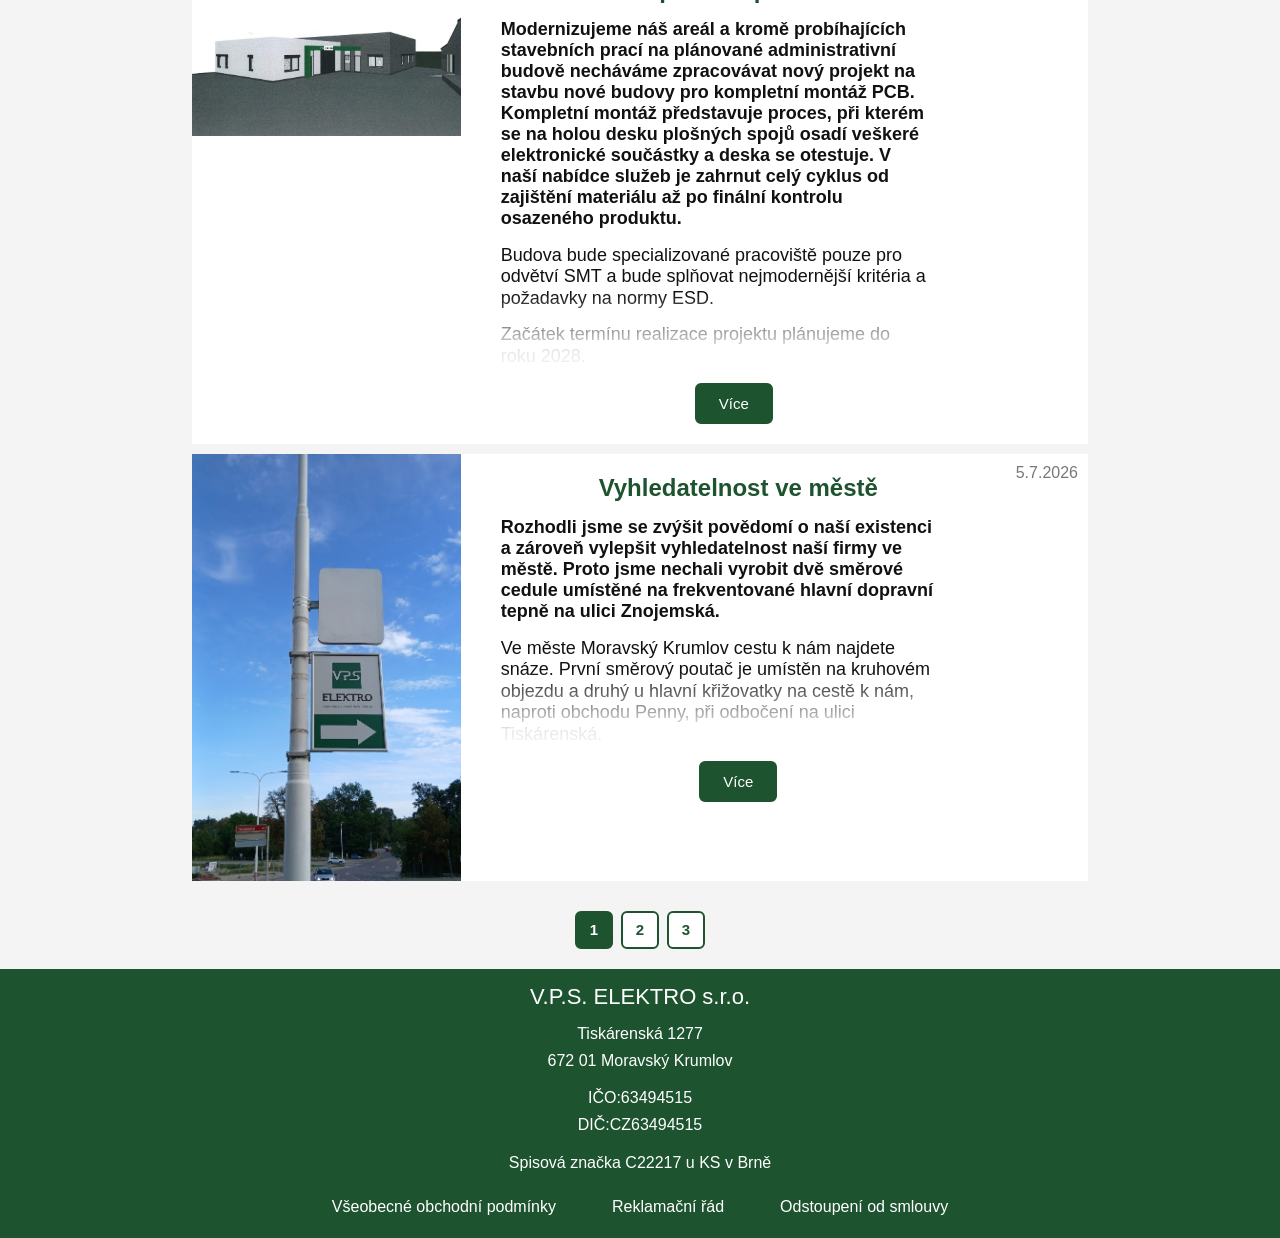
==== commit 5abbee0a: "AKTUALIZACE" ====
--- a/aktuality.html
+++ b/aktuality.html
@@ -196,7 +196,7 @@
         
         <div class="actualities-content-text-header">
           
-          <h2>Chystáme se na veletrh do Mnichova</h2>
+          <h2>Chystáme se na veletrh ELECTRONICA do Mnichova</h2>
           
         </div>
 
@@ -282,6 +282,142 @@
 
           <button class="actualities-btn less">
             Méně
+          </button>
+
+        </div>
+
+      </div>
+
+      <div class="actualities-date">
+        7.9.2026
+      </div>
+
+    </div>
+
+<div class="actualities-content-block">
+      
+      <div class="actualities-content-image">
+        
+        <img 
+          src="images/Aktuality/2026/EPA.jpg"
+          alt="Aktuality 1">
+        
+      </div>
+
+      <div class="actualities-content-text">
+        
+        <div class="actualities-content-text-header">
+          
+          <h2>Zavádění EPA prostor do výroby</h2>
+          
+        </div>
+
+        <div class="actualities-intro">
+          <p>Prostory firmy se neustále snažíme zdokonalovat z hlediska technického zázemí v oblasti EPA prostoru. Cílem je minimalizovat riziko poškození citlivých součástek elektrostatickým výbojem. 
+          </p>
+        </div>
+
+
+        <div class="actualities-preview">
+
+          <div class="actualities-content-text-block">
+            <p>Nejúčinnějším způsobem zdokonalení je omezení lidské chyby. Pracujeme na tom, abychom spojili testování elektronického systému s docházkovým systémem tak, aby pracovník mohl bezpečně vstoupit na pracoviště EPA prostoru. 
+            </p>
+          </div>
+
+          <div class="actualities-content-text-block">
+            <p>Další zaměření na zdokonalování EPA prostoru vede v přesném vytyčení hranic těchto prostor, řádného uzemnění veškerého vybavení i pořízení doplňků v ESD verzi.
+            </p>
+          </div>
+
+          <div class="actualities-content-text-block">
+            <p>Na pracovišti probíhají pravidelné interní kontroly, aby byly přítomné nedostatky zjištěny a mohlo se naplánovat jejich včasné napravení.
+            </p>
+          </div>
+
+        </div>
+        
+        <div class="actualities-btns">
+          
+          <button class="actualities-btn more">
+            Více
+          </button>
+
+          <button class="actualities-btn less">
+            Méně
+          </button>
+
+          <button class="actualities-btn gallery-open"
+                  data-images="icons/foto0.png,
+                               icons/foto1.png,
+                               icons/foto2.png">
+            Fotogalerie
+          </button>
+
+        </div>
+
+      </div>
+
+      <div class="actualities-date">
+        30.8.2026
+      </div>
+
+    </div>
+
+<!-- Aktualita Nová SMT budova -->
+    <div class="actualities-content-block">
+      
+      <div class="actualities-content-image">
+        
+        <img 
+          src="images/Aktuality/2026/novasmt.jpg"
+          alt="Aktuality 1">
+        
+      </div>
+
+      <div class="actualities-content-text">
+        
+        <div class="actualities-content-text-header">
+          
+          <h2>Nová budova pro kompletní montáž PCB
+          
+        </div>
+
+        <div class="actualities-intro">
+          <p>Modernizujeme náš areál a kromě probíhajících stavebních prací na plánované administrativní budově necháváme zpracovávat nový projekt na stavbu nové budovy pro kompletní montáž PCB. Kompletní montáž představuje proces, při kterém se na holou desku plošných spojů osadí veškeré elektronické součástky a deska se otestuje. V naší nabídce služeb je zahrnut celý cyklus od zajištění materiálu až po finální kontrolu osazeného produktu.
+          </p>
+        </div>
+
+
+        <div class="actualities-preview">
+
+          <div class="actualities-content-text-block">
+            <p>Budova bude specializované pracoviště pouze pro odvětví SMT a bude splňovat nejmodernější kritéria a požadavky na normy ESD.
+            </p>
+          </div>
+
+          <div class="actualities-content-text-block">
+            <p>Začátek termínu realizace projektu plánujeme do roku 2028.
+            </p>
+          </div>
+
+        </div>
+        
+        <div class="actualities-btns">
+          
+          <button class="actualities-btn more">
+            Více
+          </button>
+
+          <button class="actualities-btn less">
+            Méně
+          </button>
+
+          <button class="actualities-btn gallery-open"
+                  data-images="icons/foto0.png,
+                               icons/foto1.png,
+                               icons/foto2.png">
+            Fotogalerie
           </button>
 
           <a
@@ -295,49 +431,232 @@
       </div>
 
       <div class="actualities-date">
-        7.9.2026
-      </div>
-
-    </div>
-
-<div class="actualities-content-block">
-      
-      <div class="actualities-content-image">
-        
-        <img 
-          src="images/Aktuality/2026/EPA.jpg"
-          alt="Aktuality 1">
-        
-      </div>
-
-      <div class="actualities-content-text">
-        
-        <div class="actualities-content-text-header">
-          
-          <h2>Zavádění EPA prostor do výroby</h2>
-          
-        </div>
-
-        <div class="actualities-intro">
-          <p>Prostory firmy se neustále snažíme zdokonalovat z hlediska technického zázemí v oblasti EPA prostoru. Cílem je minimalizovat riziko poškození citlivých součástek elektrostatickým výbojem. 
-          </p>
-        </div>
-
-
-        <div class="actualities-preview">
-
-          <div class="actualities-content-text-block">
-            <p>Nejúčinnějším způsobem zdokonalení je omezení lidské chyby. Pracujeme na tom, abychom spojili testování elektronického systému s docházkovým systémem.Výsledek testu se zaznamená a pracovník může bezpečně vstoupit na pracoviště EPA prostoru. 
-            </p>
-          </div>
-
-          <div class="actualities-content-text-block">
-            <p>Další zaměření na zdokonalování EPA prostoru vede v přesném vytyčení těchto prostor, řádného uzemnění veškerého vybavení i pořízení doplňků v ESD verzi.
-            </p>
-          </div>
-
-          <div class="actualities-content-text-block">
-            <p>Na pracovišti probíhají pravidelné interní kontroly, aby byly přítomné nedostatky zjištěny a mohlo se naplánovat jejich včasné napravení.
+        30.7.2026
+      </div>
+
+    </div>
+
+    <div class="actualities-content-block">
+      
+      <div class="actualities-content-image">
+        
+        <img 
+          src="images/Aktuality/2026/smertab.jpg"
+          alt="Aktuality 1">
+        
+      </div>
+
+      <div class="actualities-content-text">
+        
+        <div class="actualities-content-text-header">
+          
+          <h2>Vyhledatelnost ve městě</h2>
+          
+        </div>
+
+        <div class="actualities-intro">
+          <p>Rozhodli jsme se zvýšit povědomí o naší existenci a zároveň vylepšit vyhledatelnost naší firmy ve městě. Proto jsme nechali vyrobit dvě směrové cedule umístěné na frekventované hlavní dopravní tepně na ulici Znojemská.
+          </p>
+        </div>
+
+
+        <div class="actualities-preview">
+
+          <div class="actualities-content-text-block">
+            <p>Ve měste Moravský Krumlov cestu k nám najdete snáze. První směrový poutač je umístěn na kruhovém objezdu a druhý u hlavní křižovatky na cestě k nám, naproti obchodu Penny, při odbočení na ulici Tiskárenská.
+            </p>
+          </div>
+
+        </div>
+        
+        <div class="actualities-btns">
+          
+          <button class="actualities-btn more">
+            Více
+          </button>
+
+          <button class="actualities-btn less">
+            Méně
+          </button>
+
+        </div>
+
+      </div>
+
+      <div class="actualities-date">
+        5.7.2026
+      </div>
+
+    </div>
+
+        <!-- Den otevřených dveří -->
+    <div class="actualities-content-block">
+      
+      <div class="actualities-content-image">
+        
+        <img 
+          src="images/Aktuality/2026/dod.jpg"
+          alt="Aktuality 1">
+        
+      </div>
+
+      <div class="actualities-content-text">
+        
+        <div class="actualities-content-text-header">
+          
+          <h2>Vhled do našich prostor
+          
+        </div>
+
+        <div class="actualities-intro">
+          <p>Den otevřených dveří jsme uspořádali k významné příležitosti 30letého výročí od založení společnosti. Byli jsme velmi mile překvapení z vysokého zájmu veřejnosti a těšil nás zájem o náš obor působení. Veřejnosti byly zpřístupněny prosotry skladu i výrobních dílen. V komentovaných prohlídkách se zájemci seznámili s výrobními procesy i s nejmodejnějšími technologiemi.
+          </p>
+        </div>
+
+
+        <div class="actualities-preview">
+
+          <div class="actualities-content-text-block">
+            <p>Ve venkovních prostorách našeho areálu byly nachystány stanoviště, kde nahlédly do tajů elektra i děti nejrůznějšího věku. Za splnění úkolů jim byla vyrobená originální odměna na míru. Děkujeme všem návštěvníkům za jejich čas, který se rozhlodli strávit právě u nás! 
+            </p>
+          </div>
+
+          <div class="actualities-content-text-block">
+            <p>[🌐 Otevřít článek](https://www.mkrumlovsko.cz/zpravy/aktualne/33846--V-P-S-Elektro-v-Moravskem-Krumlove-otevrelo-dvere-navstevnikum.html/)
+            </p>
+          </div>
+
+        </div>
+        
+        <div class="actualities-btns">
+          
+          <button class="actualities-btn more">
+            Více
+          </button>
+
+          <button class="actualities-btn less">
+            Méně
+          </button>
+
+          <button class="actualities-btn gallery-open"
+                  data-images="images/Aktuality/dod1.png">
+            Fotogalerie
+          
+          </button>
+
+        </div>
+
+      </div>
+
+      <div class="actualities-date">
+        30.6.2026
+      </div>
+
+    </div>
+
+<!--Exkurze pro základní a střední školy-->
+    <div class="actualities-content-block">
+      
+      <div class="actualities-content-image">
+        
+        <img 
+          src="images/Aktuality/2026/exkgym.jpg"
+          alt="Aktuality 1">
+        
+      </div>
+
+      <div class="actualities-content-text">
+        
+        <div class="actualities-content-text-header">
+          
+          <h2>Žáci z Moravského Krumlova nahlédli do světa moderních technologií
+          
+        </div>
+
+        <div class="actualities-intro">
+          <p>Měsíc červen se v naší firmě nesl v duchu exkurzí základních a středních škol z okolí Moravského Krumlova. Poskytli jsme k nahlédnutí naše prostory skladu, SMT dílny, dílny navíjení, kabelové konfekce, kovoobrábění a lakovny, abychom děti seznámili s tématikou se kterou se jinde nedostanou do přímého kontaktu. Protože exkurze probíhali za přímého provozu, mohli studenti shlédnout celý technologický proces ve výrobě. Děkujeme našim zaměstnancům za vstřícnost a trpělivost při konání těchto exkurzí. 
+          </p>
+        </div>
+
+
+        <div class="actualities-preview">
+
+          <div class="actualities-content-text-block">
+            <p>Tyto exkurze jsme cíleně nabídli pro žáky osmých ročníků a pro studenty předposledních ročníku středních škol. Cílem mělo být, aby viděli možnosti dalšího vzdělávání z oblastí elektrotechnických oborů nebo viděli možnosti pracovního uplatnění. Snažili jsme se je obeznámit s důležitým faktem, a to jak je v této profesi je důležitá týmová práce, svědomitost a pečlivost. Děkujeme všem školám za jejich zájem a věříme, že v této aktivitě budeme pokračovat i nadále. 
+            </p>
+          </div>
+
+          <div class="actualities-content-text-block">
+            <p>[🌐Otevřít článek](https://uzivatel.github.io/projekt/)https://www.mkrumlovsko.cz/zpravy/aktualne/33847--Zaci-v-Moravskem-Krumlove-zazili-exkurzi-do-sveta-modernich-technologii.html
+            </p>
+          </div>
+
+        </div>
+        
+        <div class="actualities-btns">
+          
+          <button class="actualities-btn more">
+            Více
+          </button>
+
+          <button class="actualities-btn less">
+            Méně
+          </button>
+
+          <button class="actualities-btn gallery-open"
+                  data-images="images/Aktuality/recex.jpg">
+            Fotogalerie
+          </button>
+
+        </div>
+
+      </div>
+
+      <div class="actualities-date">
+        30.6.2026
+      </div>
+
+    </div>
+
+<!-- Restrukturalizace SMT dílny -->
+    <div class="actualities-content-block">
+      
+      <div class="actualities-content-image">
+        
+        <img 
+          src="images/Aktuality/2026/VERSAFLOW-ONE.jpg"
+          alt="Aktuality 1">
+        
+      </div>
+
+      <div class="actualities-content-text">
+        
+        <div class="actualities-content-text-header">
+          
+          <h2>Inovace v technologiích
+          
+        </div>
+
+        <div class="actualities-intro">
+          <p>V inovacích v oblasti technologií sledujeme nejnovější trendy. Mezi naše nejnovější přírustky patří inline selektivní pájka ERSA Versaflow One. U vhodných zakázek nám umožňuje přechod na selektivní pájení zkrátit dobu pájení až o 50% oproti původní technologii. Tato investice byla velkým zásahem do prostoru celé dílny a museli jsme celou dílnu restukturalizovat. 
+          </p>
+        </div>
+
+
+        <div class="actualities-preview">
+
+          <div class="actualities-content-text-block">
+            <p>Dále jsme doplnili dopravníkové systémy od výrobce JUKI, které slouží k automatizaci SMT linky po celou dobu průběhu výrobního procesu. Obměnili jsme část ručních pájek a pořídili jsme dalšího pájecího robota QUICK.
+            </p>
+          </div>
+
+          <div class="actualities-content-text-block">
+            <p>Dílnu kovoobrábění jsme doplnili o nový CNC router, zaměřili jsme se i na oblast čištění suchým ledem a pořídili jsme ultrazvukovou svářečku plastů. K využití náhodné montáže a ke skladování byly pořízeny dvě klimatizované buňky. 
+            </p>
+          </div>
+
+          <div class="actualities-content-text-block">
+            <p>Posílili jsme přívod elektřiny a vyměnili jsme dusíkové nádoby a kompresor za objemnější.
             </p>
           </div>
 
@@ -360,56 +679,45 @@
             Fotogalerie
           </button>
 
-          <a
-            href="osazovani.html#smt"
-            class="actualities-btn actuality-link">
-            Přejít na výrobu
-          </a>
-
-        </div>
-
-      </div>
-
-      <div class="actualities-date">
-        31.8.2026
-      </div>
-
-    </div>
-
-<!-- Aktualita Nová SMT budova -->
-    <div class="actualities-content-block">
-      
-      <div class="actualities-content-image">
-        
-        <img 
-          src="images/Aktuality/2026/novasmt.jpg"
-          alt="Aktuality 1">
-        
-      </div>
-
-      <div class="actualities-content-text">
-        
-        <div class="actualities-content-text-header">
-          
-          <h2>Nová budova pro kompletní výrobu a montáž PCB
-          
-        </div>
-
-        <div class="actualities-intro">
-          <p>Modernizujeme náš areál a kromě probíhajících stavebních pracích na plánované administrativní budově necháváme zpracovávat nový projekt na stavbu nové SMT dílny.
-          </p>
-        </div>
-
-
-        <div class="actualities-preview">
-
-          <div class="actualities-content-text-block">
-            <p>Budova bude specializované pracoviště pouze pro odvětví SMT a bude splňovat nejmodernější kritéria a požadavky na normy ESD.
-            </p>
-          </div>
-
-          <div class="actualities-content-text-block">
-            <p>Začátek termínu realizace projektu plánujeme do roku 2028.
+        </div>
+
+      </div>
+
+      <div class="actualities-date">
+        22.6.2026
+      </div>
+
+    </div>
+ 
+<!-- Pravidelné vystavování na veletrhu Ampér -->
+    <div class="actualities-content-block">
+      
+      <div class="actualities-content-image">
+        
+        <img 
+          src="images/Aktuality/2026/amper.jpg"
+          alt="Aktuality 1">
+        
+      </div>
+
+      <div class="actualities-content-text">
+        
+        <div class="actualities-content-text-header">
+          
+          <h2>Vystavování na veletrhu Ampér 2026 v Brně
+          
+        </div>
+
+        <div class="actualities-intro">
+          <p>Pravidelně se účastníme Mezinárodního veletrhu elektrotechniky, elektroniky a energetiky Ampér. Letos připadl na termín 17.-19.3.2026. Ve dvou pavilonech prezentovalo 468 firem z 33 zemí světa. Návštěvnost dosáhla počtu přes 27 000 zájemců. 
+          </p>
+        </div>
+
+
+        <div class="actualities-preview">
+
+          <div class="actualities-content-text-block">
+            <p>Děkujeme všem zákazníkům, zaměstnancům i zájemcům, že se za námi přišli podívat. Važíme si Vaší účasti a již teď se těšíme na další ročník.
             </p>
           </div>
 
@@ -426,56 +734,49 @@
           </button>
 
           <button class="actualities-btn gallery-open"
-                  data-images="icons/foto0.png,
-                               icons/foto1.png,
-                               icons/foto2.png">
+                  data-images="images/Aktuality/2026/amper1.png,images/Aktuality/2026/amper.png">
             Fotogalerie
           </button>
 
-          <a
-            href="osazovani.html#smt"
-            class="actualities-btn actuality-link">
-            Přejít na výrobu
-          </a>
-
-        </div>
-
-      </div>
-
-      <div class="actualities-date">
-        31.8.2026
-      </div>
-
-    </div>
-
-    <div class="actualities-content-block">
-      
-      <div class="actualities-content-image">
-        
-        <img 
-          src="images/Aktuality/2026/smertab.jpg"
-          alt="Aktuality 1">
-        
-      </div>
-
-      <div class="actualities-content-text">
-        
-        <div class="actualities-content-text-header">
-          
-          <h2>Vyhledatelnost ve městě</h2>
-          
-        </div>
-
-        <div class="actualities-intro">
-          <p>Rozhodli jsme se zvýšit povědomí o naší existenci a zároveň vylepšit vyhledatelnost naší firmy ve městě. Proto jsme nechali vyrobit dvě směrové cedule umístěné na frekventované hlavní dopravní tepně na ulici Znojemská.
-          </p>
-        </div>
-
-
-        <div class="actualities-preview">
-
-          <div class="actualities-content-text-block">
-            <p>Ve měste Moravský Krumlov cestu k nám najdete snáze. První směrový poutač je umístěn na kruhovém objezdu a druhý u hlavní křižovatky na cestě k nám, naproti obchodu Penny, při odbočení na ulici Tiskárenská.
+        </div>
+
+      </div>
+
+      <div class="actualities-date">
+        30.3.2026
+      </div>
+
+    </div>
+
+<!-- Tři dekády  -->
+    <div class="actualities-content-block">
+      
+      <div class="actualities-content-image">
+        
+        <img 
+          src="images/Aktuality/2026/vps logo 30 ctverec bitmapa.png"
+          alt="Aktuality 1">
+        
+      </div>
+
+      <div class="actualities-content-text">
+        
+        <div class="actualities-content-text-header">
+          
+          <h2>Slavíme tři dekády na trhu
+          
+        </div>
+
+        <div class="actualities-intro">
+          <p>Rok 2026 je významným mezníkem v naší existenci. Od svého založení 5.2.1996 se naše firma vypracovala na spolehlivého partnera v oblasti elektrotechnického průmyslu. Díky našemu týmu odborníků, našim zkušenostem, inovacím a důrazu na kvalitu jsme si vybudovali pevné místo mezi firmami ze stejného odvětví.
+          </p>
+        </div>
+
+
+        <div class="actualities-preview">
+
+          <div class="actualities-content-text-block">
+            <p>K příležitosti tohoto jubilea jsme si nechali vytvořit speciální edici našeho loga. Děkujeme všem našim zákazníkům, partnerům a zaměstnancům za důvěru a podporu. 
             </p>
           </div>
 
@@ -492,67 +793,55 @@
           </button>
 
           <button class="actualities-btn gallery-open"
-                  data-images="icons/foto0.png,
-                               icons/foto1.png,
-                               icons/foto2.png">
+          data-images="images/Aktuality/2026/oslava1.png">
+                  
             Fotogalerie
           </button>
 
-          <a
-            href="osazovani.html#smt"
-            class="actualities-btn actuality-link">
-            Přejít na výrobu
-          </a>
-
-        </div>
-
-      </div>
-
-      <div class="actualities-date">
-        31.8.2026
-      </div>
-
-    </div>
-
-<!-- Restrukturalizace SMT dílny -->
-    <div class="actualities-content-block">
-      
-      <div class="actualities-content-image">
-        
-        <img 
-          src="images/Aktuality/2026/VERSAFLOW-ONE.jpg"
-          alt="Aktuality 1">
-        
-      </div>
-
-      <div class="actualities-content-text">
-        
-        <div class="actualities-content-text-header">
-          
-          <h2>Inovace v technologiích
-          
-        </div>
-
-        <div class="actualities-intro">
-          <p>V inovacích v oblasti technologií sledujeme nejnovější trendy. Mezi naše nejnovější přírustky patří inline selektivní pájka ERSA Versaflow One. U vhodných zakázek nám umožňuje přechod na selektivní pájení zkrátit dobu pájení až o 50% oproti původní technologii. Tato investice byla velkým zásahem do prostoru celé dílny a museli jsme celou dílnu restukturalizovat. 
-          </p>
-        </div>
-
-
-        <div class="actualities-preview">
-
-          <div class="actualities-content-text-block">
-            <p>Dále jsme doplnily dopravníkové systémy od výrobce JUKI, které slouží k automatizaci SMT linky po celou dobu průběhu výrobního procesu. Obměnili jsme část ručních pájek a pořídili jsme dalšího pájecího robota QUICK.
-            </p>
-          </div>
-
-          <div class="actualities-content-text-block">
-            <p>Dílnu kovoobrábění jsme doplnili o nový CNC router a zaměřili jsme se i na oblast čištění suchým ledem. K využití náhodné montáže a ke skladování byly pořízeny dvě klimatizované buňky. 
-            </p>
-          </div>
-
-          <div class="actualities-content-text-block">
-            <p>Posílili jsme přívod elektřiny a vyměnili jsme dusíkové nádoby a kompresor za objemnější.
+        </div>
+
+      </div>
+
+      <div class="actualities-date">
+        15.3.2026
+      </div>
+
+    </div>
+
+    <!-- Udržitelnost projektu FVE -->
+    <div class="actualities-content-block">
+      
+      <div class="actualities-content-image">
+        
+        <img 
+          src="images/Aktuality/2026/logo-fve.jpg"
+          alt="Aktuality 1">
+        
+      </div>
+
+      <div class="actualities-content-text">
+        
+        <div class="actualities-content-text-header">
+          
+          <h2>Čerpání dotace na fotovoltaický systém 
+          
+        </div>
+
+        <div class="actualities-intro">
+          <p>Myslíme na ekologii! Naše společnost si nechala nainstalovat fotovoltaický systém pro energetickou úsporu v rámci provozu areálu. Cílem je také menší zátěž životního prostředí a ekologicky šetrnější výroba elektrické energie.
+          </p>
+        </div>
+
+
+        <div class="actualities-preview">
+
+          <div class="actualities-content-text-block">
+            <p>Tento projekt je financován Evropskou unií.
+            </p>
+          </div>
+
+          <div class="actualities-content-text-block">
+            <p>Začátek termínu realizace projektu byl konec roku 2023 a aktuálně běží proces udržitelnosti projektu.
             </p>
           </div>
 
@@ -569,360 +858,11 @@
           </button>
 
           <button class="actualities-btn gallery-open"
-                  data-images="icons/foto0.png,
-                               icons/foto1.png,
-                               icons/foto2.png">
+                  data-images="images/Aktuality/2026/fve.png,
+                               images/Aktualita/2026/fotovoltaika.png">
             Fotogalerie
           </button>
 
-          <a
-            href="osazovani.html#smt"
-            class="actualities-btn actuality-link">
-            Přejít na výrobu
-          </a>
-
-        </div>
-
-      </div>
-
-      <div class="actualities-date">
-        31.8.2026
-      </div>
-
-    </div>
- 
-    <!-- Den otevřených dveří -->
-    <div class="actualities-content-block">
-      
-      <div class="actualities-content-image">
-        
-        <img 
-          src="images/Aktuality/2026/dod.jpg"
-          alt="Aktuality 1">
-        
-      </div>
-
-      <div class="actualities-content-text">
-        
-        <div class="actualities-content-text-header">
-          
-          <h2>Vhled do našich prostor
-          
-        </div>
-
-        <div class="actualities-intro">
-          <p>Den otevřených dveří jsme uspořádali k významné příležitosti 30letého výročí od založení. Byli jsme velmi mile překvapení z vysokého zájmu veřejnosti a těšil nás zájem o náš obor působení. Veřejnosti byly zpřístupněny prosotry skladu i výrobních dílen. V komentovaných prohlídkách se zájemci seznámili s výrobními procesy i s nejmodejnějšími technologiemi.
-          </p>
-        </div>
-
-
-        <div class="actualities-preview">
-
-          <div class="actualities-content-text-block">
-            <p>Ve venkovních prostorách našeho areálu byly nachystány stanoviště, kde nahlédly do tajů elektra i děti nejrůznějšího věku. Za splnění úkolů jim byla vyrobená originální odměna na míru. Děkujeme všem návštěvníkům za jejich čas, který se rozhlodli strávit právě u nás! 
-            </p>
-          </div>
-
-          <div class="actualities-content-text-block">
-            <p>https://www.mkrumlovsko.cz/zpravy/aktualne/33846--V-P-S-Elektro-v-Moravskem-Krumlove-otevrelo-dvere-navstevnikum.html
-            </p>
-          </div>
-
-        </div>
-        
-        <div class="actualities-btns">
-          
-          <button class="actualities-btn more">
-            Více
-          </button>
-
-          <button class="actualities-btn less">
-            Méně
-          </button>
-
-          <button class="actualities-btn gallery-open"
-                  data-images="icons/foto0.png,
-                               icons/foto1.png,
-                               icons/foto2.png">
-            Fotogalerie
-          </button>
-
-          <a
-            href="osazovani.html#smt"
-            class="actualities-btn actuality-link">
-            Přejít na výrobu
-          </a>
-
-        </div>
-
-      </div>
-
-      <div class="actualities-date">
-        31.6.2026
-      </div>
-
-    </div>
-
-<!--Exkurze pro základní a střední školy-->
-    <div class="actualities-content-block">
-      
-      <div class="actualities-content-image">
-        
-        <img 
-          src="images/Aktuality/2026/exkgym.jpg"
-          alt="Aktuality 1">
-        
-      </div>
-
-      <div class="actualities-content-text">
-        
-        <div class="actualities-content-text-header">
-          
-          <h2>Žáci z Moravského Krumlova nahlédli do světa moderních technologií
-          
-        </div>
-
-        <div class="actualities-intro">
-          <p>Měsíc červen se v naší firmě nesl v duchu exkurzí základních a středních škol z okolí Moravského Krumlova. Poskytli jsme k nahlédnutí naše prostory skladu, SMT dílny, dílny navíjení, kabelové konfekce, kovoobrábění a lakovny, abychom děti seznámili s tématikou se kterou se jinde nedostanou do přímého kontaktu. Protože exkurze probíhali za přímého provozu, mohli studenti shlédnout celý technologický proces ve výrobě.
-          </p>
-        </div>
-
-
-        <div class="actualities-preview">
-
-          <div class="actualities-content-text-block">
-            <p>Tyto exkurze jsme cíleně nabídli pro žáky osmých ročníků a pro studenty předposledních ročníku středních škol. Cílem mělo být, aby viděli možnosti dalšího vzdělávání z oblastí elektrotechnických oborů nebo viděli možnosti pracovního uplatnění. Snažili jsme se je obeznámit s důležitým faktorem, že v této profesi je důležitá týmová práce, svědomitost a pečlivost. Děkujeme všem školám za jejich zájem a věříme, že v této aktivitě budeme pokračovat i nadále. 
-            </p>
-          </div>
-
-          <div class="actualities-content-text-block">
-            <p>https://www.mkrumlovsko.cz/zpravy/aktualne/33847--Zaci-v-Moravskem-Krumlove-zazili-exkurzi-do-sveta-modernich-technologii.html
-            </p>
-          </div>
-
-        </div>
-        
-        <div class="actualities-btns">
-          
-          <button class="actualities-btn more">
-            Více
-          </button>
-
-          <button class="actualities-btn less">
-            Méně
-          </button>
-
-          <button class="actualities-btn gallery-open"
-                  data-images="images/Aktuality/recex.jpg">
-            Fotogalerie
-          </button>
-
-          <a
-            href="osazovani.html#smt"
-            class="actualities-btn actuality-link">
-            Přejít na výrobu
-          </a>
-
-        </div>
-
-      </div>
-
-      <div class="actualities-date">
-        31.6.2026
-      </div>
-
-    </div>
-
-<!-- Pravidelné vystavování na veletrhu Ampér -->
-    <div class="actualities-content-block">
-      
-      <div class="actualities-content-image">
-        
-        <img 
-          src="images/Aktuality/2026/amper.jpg"
-          alt="Aktuality 1">
-        
-      </div>
-
-      <div class="actualities-content-text">
-        
-        <div class="actualities-content-text-header">
-          
-          <h2>Vystavování na veletrhu Ampér 2026
-          
-        </div>
-
-        <div class="actualities-intro">
-          <p>Pravidelně se účastníme Mezinárodního veletrhu elektrotechniky, elektroniky a energetiky Ampér. Letos připadl na termín 17.-19.3.2026. Ve dvou pavilonech prezentovalo 468 firem z 33 zemí světa. Návštěvnost dosáhla počtu přes 27 000 zájemců. 
-          </p>
-        </div>
-
-
-        <div class="actualities-preview">
-
-          <div class="actualities-content-text-block">
-            <p>Děkujeme všem zákazníkům, zaměstnancům i zájemcům, že se za námi přišli podívat. Važíme si Vaší účasti a již teď se těšíme na další ročník.
-            </p>
-          </div>
-
-          
-
-        </div>
-        
-        <div class="actualities-btns">
-          
-          <button class="actualities-btn more">
-            Více
-          </button>
-
-          <button class="actualities-btn less">
-            Méně
-          </button>
-
-          <button class="actualities-btn gallery-open"
-                  data-images="images/Aktuality/amper.png,
-                               icons/foto1.png,
-                               icons/foto2.png">
-            Fotogalerie
-          </button>
-
-          <a
-            href="osazovani.html#smt"
-            class="actualities-btn actuality-link">
-            Přejít na výrobu
-          </a>
-
-        </div>
-
-      </div>
-
-      <div class="actualities-date">
-        31.3.2026
-      </div>
-
-    </div>
-
-<!-- Tři dekády  -->
-    <div class="actualities-content-block">
-      
-      <div class="actualities-content-image">
-        
-        <img 
-          src="images/Aktuality/2026/vps logo 30 ctverec bitmapa.png"
-          alt="Aktuality 1">
-        
-      </div>
-
-      <div class="actualities-content-text">
-        
-        <div class="actualities-content-text-header">
-          
-          <h2>Slavíme tři dekády na trhu
-          
-        </div>
-
-        <div class="actualities-intro">
-          <p>Rok 2026 je významným mezníkem v naší existenci. Od svého založení 5.2.1996 se naše firma vypracovala na spolehlivého partnera v oblasti elektrotechnického průmyslu. Díky našemu týmu odborníků, našim zkušenostem, inovacím a důrazu na kvalitu jsme si vybudovali pevné místo mezi firmami ze stejného odvětví.
-          </p>
-        </div>
-
-
-        <div class="actualities-preview">
-
-          <div class="actualities-content-text-block">
-            <p>K příležitosti tohoto jubilea jsme si nechali vytvořit speciální edici našeho loga. Děkujeme všem našim zákazníkům, partnerům a zaměstnancům za důvěru a podporu. 
-            </p>
-          </div>
-
-        </div>
-        
-        <div class="actualities-btns">
-          
-          <button class="actualities-btn more">
-            Více
-          </button>
-
-          <button class="actualities-btn less">
-            Méně
-          </button>
-
-          <button class="actualities-btn gallery-open"
-                  data-images="images/Aktuality/oslava.jpg">
-            Fotogalerie
-          </button>
-
-          <a
-            href="osazovani.html#smt"
-            class="actualities-btn actuality-link">
-            Přejít na výrobu
-          </a>
-
-        </div>
-
-      </div>
-
-      <div class="actualities-date">
-        5.2.2026
-      </div>
-
-    </div>
-
-    <!-- Udržitelnost projektu FVE -->
-    <div class="actualities-content-block">
-      
-      <div class="actualities-content-image">
-        
-        <img 
-          src="images/Aktuality/2026/logo-fve.jpg"
-          alt="Aktuality 1">
-        
-      </div>
-
-      <div class="actualities-content-text">
-        
-        <div class="actualities-content-text-header">
-          
-          <h2>Čerpání dotace na fotovoltaický systém 
-          
-        </div>
-
-        <div class="actualities-intro">
-          <p>Myslíme na ekologii! Naše společnost si nechala nainstalovat fotovoltaický systém pro energetickou úsporu v rámci provozu areálu. Cílem je také menší zátěž životního prostředí a ekologicky šetrnější výroba elektrické energie.
-          </p>
-        </div>
-
-
-        <div class="actualities-preview">
-
-          <div class="actualities-content-text-block">
-            <p>Tento projekt je financován Evropskou unií.
-            </p>
-          </div>
-
-          <div class="actualities-content-text-block">
-            <p>Začátek termínu realizace projektu byl konec roku 2023.
-            </p>
-          </div>
-
-        </div>
-        
-        <div class="actualities-btns">
-          
-          <button class="actualities-btn more">
-            Více
-          </button>
-
-          <button class="actualities-btn less">
-            Méně
-          </button>
-
-          <button class="actualities-btn gallery-open"
-                  data-images="icons/foto0.png,
-                               icons/foto1.png,
-                               icons/foto2.png">
-            Fotogalerie
-          </button>
-
           
 
         </div>
@@ -935,6 +875,58 @@
 
     </div>
 
+<!-- ISO 9001:2016 -->
+    <div class="actualities-content-block">
+      
+      <div class="actualities-content-image">
+        
+        <img 
+          src="images/iso9001.jpg"
+          alt="Aktuality 1">
+        
+      </div>
+
+      <div class="actualities-content-text">
+        
+        <div class="actualities-content-text-header">
+          
+          <h2>Certifikát ISO 9001:2016
+          
+        </div>
+
+        <div class="actualities-intro">
+          <p>Naše firma zavedla a používá systém managementu kvality v oboru vývoj a výroba elektrických součástí a jejich kompletace. Na základě vykonaného auditu bylo prokázáno splnění požadavků normy ČSN EN ISO 9001:2016.
+        </div>
+
+
+        <div class="actualities-preview">
+
+          <div class="actualities-content-text-block">
+            <p>Platnost certifikačního cyklu: od 16.1.2026 do 28.11.2028.
+            </p>
+          </div>
+
+        </div>
+        
+        <div class="actualities-btns">
+          
+          <button class="actualities-btn more">
+            Více
+          </button>
+
+          <button class="actualities-btn less">
+            Méně
+          </button>
+
+        </div>
+
+      </div>
+
+      <div class="actualities-date">
+        31.1.2026
+      </div>
+
+    </div>
 <!-- Certifikace ISO 14001:2016 -->
     <div class="actualities-content-block">
       
@@ -985,59 +977,6 @@
 
       <div class="actualities-date">
         31.1.2025
-      </div>
-
-    </div>
-
-<!-- ISO 9001:2016 -->
-    <div class="actualities-content-block">
-      
-      <div class="actualities-content-image">
-        
-        <img 
-          src="images/iso9001.jpg"
-          alt="Aktuality 1">
-        
-      </div>
-
-      <div class="actualities-content-text">
-        
-        <div class="actualities-content-text-header">
-          
-          <h2>Certifikát ISO 9001:2016
-          
-        </div>
-
-        <div class="actualities-intro">
-          <p>Naše firma zavedla a používá systém managementu kvality v oboru vývoj a výroba elektrických součástí a jejich kompletace. Na základě vykonaného auditu bylo prokázáno splnění požadavků normy ČSN EN ISO 9001:2016.
-        </div>
-
-
-        <div class="actualities-preview">
-
-          <div class="actualities-content-text-block">
-            <p>Platnost certifikačního cyklu: od 16.1.2026 do 28.11.2028.
-            </p>
-          </div>
-
-        </div>
-        
-        <div class="actualities-btns">
-          
-          <button class="actualities-btn more">
-            Více
-          </button>
-
-          <button class="actualities-btn less">
-            Méně
-          </button>
-
-        </div>
-
-      </div>
-
-      <div class="actualities-date">
-        31.1.2026
       </div>
 
     </div>
@@ -1081,7 +1020,7 @@
     <p>IČO:63494515<br>
       DIČ:CZ63494515
     </p>
-    <p>Spisová značka C22217 u KS Brno
+    <p>Spisová značka C22217 u KS v Brně
     </p>
     </div>
 
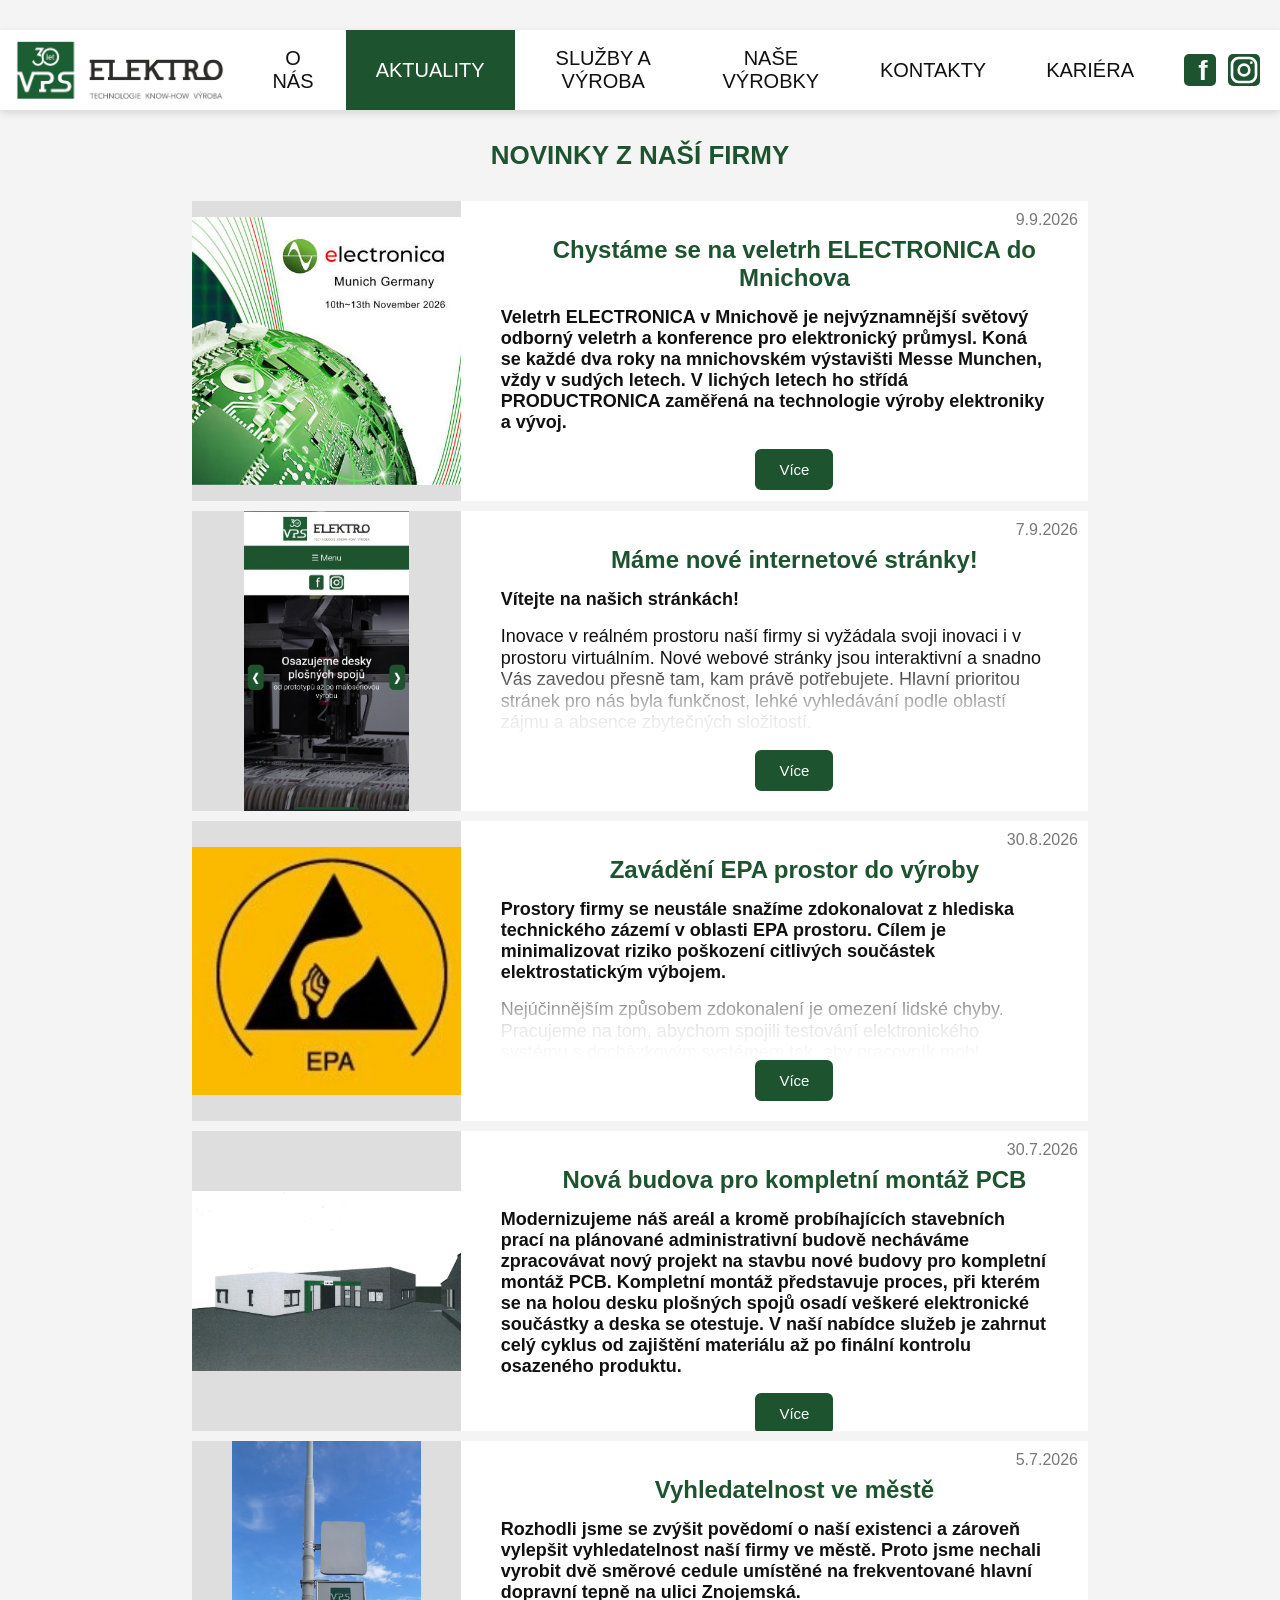
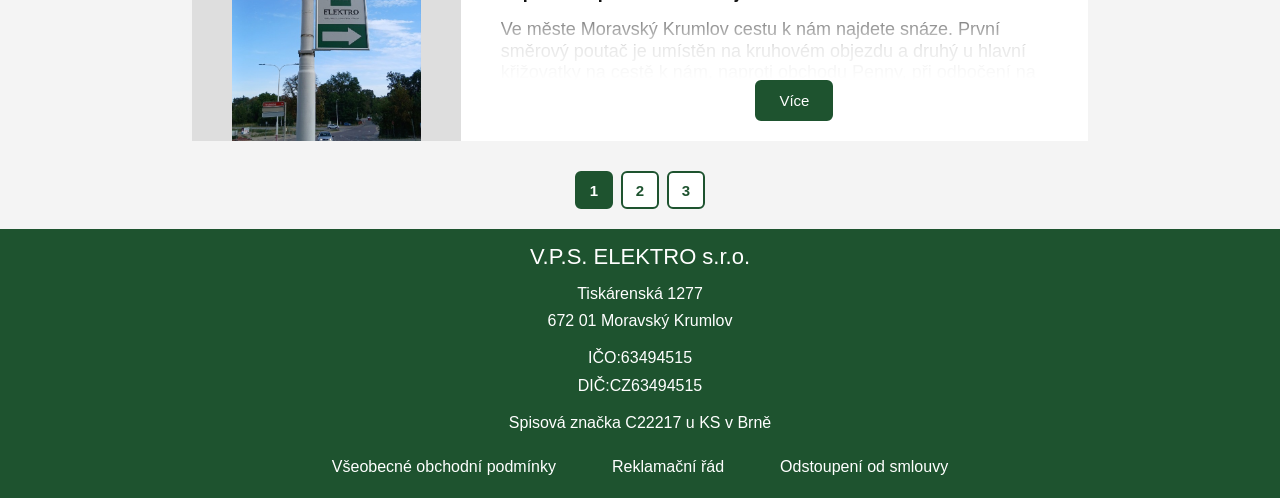
==== commit aa1253e9: "Update" ====
--- a/aktuality.html
+++ b/aktuality.html
@@ -192,45 +192,52 @@
         
       </div>
 
-      <div class="actualities-content-text">
-        
-        <div class="actualities-content-text-header">
-          
-          <h2>Chystáme se na veletrh ELECTRONICA do Mnichova</h2>
-          
-        </div>
-
-        <div class="actualities-intro">
-          <p>Veletrh ELECTRONICA v Mnichově je nejvýznamnější světový odborný veletrh a konference pro elektronický průmysl. Koná se každé dva roky na mnichovském výstavišti Messe Munchen, vždy v sudých letech. V lichých letech ho střídá PRODUCTRONICA zaměřená na technologie výroby elektroniky a vývoj. 
-          </p>
-        </div>
-
-
-        <div class="actualities-preview">
-
-          <div class="actualities-content-text-block">
-            <p>Tento veletrh konaný od 10.- 13. listopadu 2026 zahrnuje komplexní spektrum technologií, produktů a řešení z oblasti elektroniky. Pravidelně láká kolem 80 000 odborných návštěvníků z více než 110 zemí světa. Své inovace zde prezentuje zhruba 3 500 firem a my budeme součástí!
-            </p>
-          </div>
-
-        </div>
-        
-        <div class="actualities-btns">
-          
-          <button class="actualities-btn more">
-            Více
-          </button>
-
-          <button class="actualities-btn less">
-            Méně
-          </button>
-
-        </div>
-
-      </div>
-
-      <div class="actualities-date">
-        9.9.2026
+      <div class="actualities-content-main">
+
+        <div class="actualities-content-text">
+          
+          <div class="actualities-content-text-header">
+            
+            <h2>Chystáme se na veletrh ELECTRONICA do Mnichova</h2>
+            
+          </div>
+
+          <div class="actualities-intro">
+            <p>Veletrh ELECTRONICA v Mnichově je nejvýznamnější světový odborný veletrh a konference pro elektronický průmysl.
+              Koná se každé dva roky na mnichovském výstavišti Messe Munchen, vždy v sudých letech. V lichých letech ho střídá PRODUCTRONICA
+              zaměřená na technologie výroby elektroniky a vývoj. 
+            </p>
+          </div>
+
+
+          <div class="actualities-preview">
+
+            <div class="actualities-content-text-block">
+              <p>Tento veletrh konaný od 10.- 13. listopadu 2026 zahrnuje komplexní spektrum technologií,
+                produktů a řešení z oblasti elektroniky. Pravidelně láká kolem 80 000 odborných návštěvníků z více než 110 zemí světa. Své inovace zde prezentuje zhruba 3 500 firem a my budeme součástí!
+              </p>
+            </div>
+
+          </div>
+          
+          <div class="actualities-btns">
+            
+            <button class="actualities-btn more">
+              Více
+            </button>
+
+            <button class="actualities-btn less">
+              Méně
+            </button>
+
+          </div>
+
+        </div>
+
+        <div class="actualities-date">
+          9.9.2026
+        </div>
+
       </div>
 
     </div>
@@ -246,50 +253,56 @@
         
       </div>
 
-      <div class="actualities-content-text">
-        
-        <div class="actualities-content-text-header">
-          
-          <h2>Máme nové internetové stránky!
-          
-        </div>
-
-        <div class="actualities-intro">
-          <p>Vítejte na našich stránkách!
-          </p>
-        </div>
-
-
-        <div class="actualities-preview">
-
-          <div class="actualities-content-text-block">
-            <p>Inovace v reálném prostoru naší firmy si vyžádala svoji inovaci i v prostoru virtuálním. Nové webové stránky jsou interaktivní a snadno Vás zavedou přesně tam, kam právě potřebujete. Hlavní prioritou stránek pro nás byla funkčnost, lehké vyhledávání podle oblastí zájmu a absence zbytečných složitostí.
-            </p>
-          </div>
-
-          <div class="actualities-content-text-block">
-            <p>Návštěvník tak získává možnost lehké orientace na stránkách a srozumitelný stručný text seznámí se základními informacemi.
-            </p>
-          </div>
-
-        </div>
-        
-        <div class="actualities-btns">
-          
-          <button class="actualities-btn more">
-            Více
-          </button>
-
-          <button class="actualities-btn less">
-            Méně
-          </button>
-
-        </div>
-
-      </div>
-
-      <div class="actualities-date">
-        7.9.2026
+      <div class="actualities-content-main">
+
+        <div class="actualities-content-text">
+          
+          <div class="actualities-content-text-header">
+            
+            <h2>Máme nové internetové stránky!
+            
+          </div>
+
+          <div class="actualities-intro">
+            <p>Vítejte na našich stránkách!
+            </p>
+          </div>
+
+
+          <div class="actualities-preview">
+
+            <div class="actualities-content-text-block">
+              <p>Inovace v reálném prostoru naší firmy si vyžádala svoji inovaci i v prostoru virtuálním.
+                 Nové webové stránky jsou interaktivní a snadno Vás zavedou přesně tam, kam právě potřebujete.
+                 Hlavní prioritou stránek pro nás byla funkčnost, lehké vyhledávání podle oblastí zájmu a absence zbytečných složitostí.
+              </p>
+            </div>
+
+            <div class="actualities-content-text-block">
+              <p>Návštěvník tak získává možnost lehké orientace na stránkách a srozumitelný stručný text seznámí se základními informacemi.
+              </p>
+            </div>
+
+          </div>
+          
+          <div class="actualities-btns">
+            
+            <button class="actualities-btn more">
+              Více
+            </button>
+
+            <button class="actualities-btn less">
+              Méně
+            </button>
+
+          </div>
+
+        </div>
+
+        <div class="actualities-date">
+          7.9.2026
+        </div>
+
       </div>
 
     </div>
@@ -304,62 +317,59 @@
         
       </div>
 
-      <div class="actualities-content-text">
-        
-        <div class="actualities-content-text-header">
-          
-          <h2>Zavádění EPA prostor do výroby</h2>
-          
-        </div>
-
-        <div class="actualities-intro">
-          <p>Prostory firmy se neustále snažíme zdokonalovat z hlediska technického zázemí v oblasti EPA prostoru. Cílem je minimalizovat riziko poškození citlivých součástek elektrostatickým výbojem. 
-          </p>
-        </div>
-
-
-        <div class="actualities-preview">
-
-          <div class="actualities-content-text-block">
-            <p>Nejúčinnějším způsobem zdokonalení je omezení lidské chyby. Pracujeme na tom, abychom spojili testování elektronického systému s docházkovým systémem tak, aby pracovník mohl bezpečně vstoupit na pracoviště EPA prostoru. 
-            </p>
-          </div>
-
-          <div class="actualities-content-text-block">
-            <p>Další zaměření na zdokonalování EPA prostoru vede v přesném vytyčení hranic těchto prostor, řádného uzemnění veškerého vybavení i pořízení doplňků v ESD verzi.
-            </p>
-          </div>
-
-          <div class="actualities-content-text-block">
-            <p>Na pracovišti probíhají pravidelné interní kontroly, aby byly přítomné nedostatky zjištěny a mohlo se naplánovat jejich včasné napravení.
-            </p>
-          </div>
-
-        </div>
-        
-        <div class="actualities-btns">
-          
-          <button class="actualities-btn more">
-            Více
-          </button>
-
-          <button class="actualities-btn less">
-            Méně
-          </button>
-
-          <button class="actualities-btn gallery-open"
-                  data-images="icons/foto0.png,
-                               icons/foto1.png,
-                               icons/foto2.png">
-            Fotogalerie
-          </button>
-
-        </div>
-
-      </div>
-
-      <div class="actualities-date">
-        30.8.2026
+      <div class="actualities-content-main">
+
+        <div class="actualities-content-text">
+          
+          <div class="actualities-content-text-header">
+            
+            <h2>Zavádění EPA prostor do výroby</h2>
+            
+          </div>
+
+          <div class="actualities-intro">
+            <p>Prostory firmy se neustále snažíme zdokonalovat z hlediska technického zázemí v oblasti EPA prostoru. Cílem je minimalizovat riziko poškození citlivých součástek elektrostatickým výbojem. 
+            </p>
+          </div>
+
+
+          <div class="actualities-preview">
+
+            <div class="actualities-content-text-block">
+              <p>Nejúčinnějším způsobem zdokonalení je omezení lidské chyby. Pracujeme na tom, abychom spojili testování elektronického systému s docházkovým systémem tak, aby pracovník mohl bezpečně vstoupit na pracoviště EPA prostoru. 
+              </p>
+            </div>
+
+            <div class="actualities-content-text-block">
+              <p>Další zaměření na zdokonalování EPA prostoru vede v přesném vytyčení hranic těchto prostor, řádného uzemnění veškerého vybavení i pořízení doplňků v ESD verzi.
+              </p>
+            </div>
+
+            <div class="actualities-content-text-block">
+              <p>Na pracovišti probíhají pravidelné interní kontroly, aby byly přítomné nedostatky zjištěny a mohlo se naplánovat jejich včasné napravení.
+              </p>
+            </div>
+
+          </div>
+          
+          <div class="actualities-btns">
+            
+            <button class="actualities-btn more">
+              Více
+            </button>
+
+            <button class="actualities-btn less">
+              Méně
+            </button>
+
+          </div>
+
+        </div>
+
+        <div class="actualities-date">
+          30.8.2026
+        </div>
+
       </div>
 
     </div>
@@ -375,63 +385,64 @@
         
       </div>
 
-      <div class="actualities-content-text">
-        
-        <div class="actualities-content-text-header">
-          
-          <h2>Nová budova pro kompletní montáž PCB
-          
-        </div>
-
-        <div class="actualities-intro">
-          <p>Modernizujeme náš areál a kromě probíhajících stavebních prací na plánované administrativní budově necháváme zpracovávat nový projekt na stavbu nové budovy pro kompletní montáž PCB. Kompletní montáž představuje proces, při kterém se na holou desku plošných spojů osadí veškeré elektronické součástky a deska se otestuje. V naší nabídce služeb je zahrnut celý cyklus od zajištění materiálu až po finální kontrolu osazeného produktu.
-          </p>
-        </div>
-
-
-        <div class="actualities-preview">
-
-          <div class="actualities-content-text-block">
-            <p>Budova bude specializované pracoviště pouze pro odvětví SMT a bude splňovat nejmodernější kritéria a požadavky na normy ESD.
-            </p>
-          </div>
-
-          <div class="actualities-content-text-block">
-            <p>Začátek termínu realizace projektu plánujeme do roku 2028.
-            </p>
-          </div>
-
-        </div>
-        
-        <div class="actualities-btns">
-          
-          <button class="actualities-btn more">
-            Více
-          </button>
-
-          <button class="actualities-btn less">
-            Méně
-          </button>
-
-          <button class="actualities-btn gallery-open"
-                  data-images="icons/foto0.png,
-                               icons/foto1.png,
-                               icons/foto2.png">
-            Fotogalerie
-          </button>
-
-          <a
-            href="osazovani.html#smt"
-            class="actualities-btn actuality-link">
-            Přejít na výrobu
-          </a>
-
-        </div>
-
-      </div>
-
-      <div class="actualities-date">
-        30.7.2026
+      <div class="actualities-content-main">
+
+        <div class="actualities-content-text">
+          
+          <div class="actualities-content-text-header">
+            
+            <h2>Nová budova pro kompletní montáž PCB
+            
+          </div>
+
+          <div class="actualities-intro">
+            <p>Modernizujeme náš areál a kromě probíhajících stavebních prací na plánované administrativní budově
+              necháváme zpracovávat nový projekt na stavbu nové budovy pro kompletní montáž PCB. Kompletní montáž představuje proces,
+              při kterém se na holou desku plošných spojů osadí veškeré elektronické součástky a deska se otestuje.
+              V naší nabídce služeb je zahrnut celý cyklus od zajištění materiálu až po finální kontrolu osazeného produktu.
+            </p>
+          </div>
+
+
+          <div class="actualities-preview">
+
+            <div class="actualities-content-text-block">
+              <p>Budova bude specializované pracoviště pouze pro odvětví SMT a bude splňovat nejmodernější kritéria a požadavky na normy ESD.
+              </p>
+            </div>
+
+            <div class="actualities-content-text-block">
+              <p>Začátek termínu realizace projektu plánujeme do roku 2028.
+              </p>
+            </div>
+
+          </div>
+          
+          <div class="actualities-btns">
+            
+            <button class="actualities-btn more">
+              Více
+            </button>
+
+            <button class="actualities-btn less">
+              Méně
+            </button>
+
+
+            <a
+              href="osazovani.html#smt"
+              class="actualities-btn actuality-link">
+              Přejít na výrobu
+            </a>
+
+          </div>
+
+        </div>
+
+        <div class="actualities-date">
+          30.7.2026
+        </div>
+
       </div>
 
     </div>
@@ -446,45 +457,51 @@
         
       </div>
 
-      <div class="actualities-content-text">
-        
-        <div class="actualities-content-text-header">
-          
-          <h2>Vyhledatelnost ve městě</h2>
-          
-        </div>
-
-        <div class="actualities-intro">
-          <p>Rozhodli jsme se zvýšit povědomí o naší existenci a zároveň vylepšit vyhledatelnost naší firmy ve městě. Proto jsme nechali vyrobit dvě směrové cedule umístěné na frekventované hlavní dopravní tepně na ulici Znojemská.
-          </p>
-        </div>
-
-
-        <div class="actualities-preview">
-
-          <div class="actualities-content-text-block">
-            <p>Ve měste Moravský Krumlov cestu k nám najdete snáze. První směrový poutač je umístěn na kruhovém objezdu a druhý u hlavní křižovatky na cestě k nám, naproti obchodu Penny, při odbočení na ulici Tiskárenská.
-            </p>
-          </div>
-
-        </div>
-        
-        <div class="actualities-btns">
-          
-          <button class="actualities-btn more">
-            Více
-          </button>
-
-          <button class="actualities-btn less">
-            Méně
-          </button>
-
-        </div>
-
-      </div>
-
-      <div class="actualities-date">
-        5.7.2026
+      <div class="actualities-content-main">
+
+        <div class="actualities-content-text">
+          
+          <div class="actualities-content-text-header">
+            
+            <h2>Vyhledatelnost ve městě</h2>
+            
+          </div>
+
+          <div class="actualities-intro">
+            <p>Rozhodli jsme se zvýšit povědomí o naší existenci a zároveň vylepšit vyhledatelnost naší firmy ve městě.
+               Proto jsme nechali vyrobit dvě směrové cedule umístěné na frekventované hlavní dopravní tepně na ulici Znojemská.
+            </p>
+          </div>
+
+
+          <div class="actualities-preview">
+
+            <div class="actualities-content-text-block">
+              <p>Ve měste Moravský Krumlov cestu k nám najdete snáze. První směrový poutač je umístěn na kruhovém
+                 objezdu a druhý u hlavní křižovatky na cestě k nám, naproti obchodu Penny, při odbočení na ulici Tiskárenská.
+              </p>
+            </div>
+
+          </div>
+          
+          <div class="actualities-btns">
+            
+            <button class="actualities-btn more">
+              Více
+            </button>
+
+            <button class="actualities-btn less">
+              Méně
+            </button>
+
+          </div>
+
+        </div>
+
+        <div class="actualities-date">
+          5.7.2026
+        </div>
+
       </div>
 
     </div>
@@ -500,56 +517,61 @@
         
       </div>
 
-      <div class="actualities-content-text">
-        
-        <div class="actualities-content-text-header">
-          
-          <h2>Vhled do našich prostor
-          
-        </div>
-
-        <div class="actualities-intro">
-          <p>Den otevřených dveří jsme uspořádali k významné příležitosti 30letého výročí od založení společnosti. Byli jsme velmi mile překvapení z vysokého zájmu veřejnosti a těšil nás zájem o náš obor působení. Veřejnosti byly zpřístupněny prosotry skladu i výrobních dílen. V komentovaných prohlídkách se zájemci seznámili s výrobními procesy i s nejmodejnějšími technologiemi.
-          </p>
-        </div>
-
-
-        <div class="actualities-preview">
-
-          <div class="actualities-content-text-block">
-            <p>Ve venkovních prostorách našeho areálu byly nachystány stanoviště, kde nahlédly do tajů elektra i děti nejrůznějšího věku. Za splnění úkolů jim byla vyrobená originální odměna na míru. Děkujeme všem návštěvníkům za jejich čas, který se rozhlodli strávit právě u nás! 
-            </p>
-          </div>
-
-          <div class="actualities-content-text-block">
-            <p>[🌐 Otevřít článek](https://www.mkrumlovsko.cz/zpravy/aktualne/33846--V-P-S-Elektro-v-Moravskem-Krumlove-otevrelo-dvere-navstevnikum.html/)
-            </p>
-          </div>
-
-        </div>
-        
-        <div class="actualities-btns">
-          
-          <button class="actualities-btn more">
-            Více
-          </button>
-
-          <button class="actualities-btn less">
-            Méně
-          </button>
-
-          <button class="actualities-btn gallery-open"
-                  data-images="images/Aktuality/dod1.png">
-            Fotogalerie
-          
-          </button>
-
-        </div>
-
-      </div>
-
-      <div class="actualities-date">
-        30.6.2026
+      <div class="actualities-content-main">
+
+        <div class="actualities-content-text">
+          
+          <div class="actualities-content-text-header">
+            
+            <h2>Vhled do našich prostor
+            
+          </div>
+
+          <div class="actualities-intro">
+            <p>Den otevřených dveří jsme uspořádali k významné příležitosti 30letého výročí od založení společnosti. Byli jsme velmi mile překvapení z vysokého zájmu veřejnosti a těšil nás zájem o náš obor působení. Veřejnosti byly zpřístupněny prosotry skladu i výrobních dílen. V komentovaných prohlídkách se zájemci seznámili s výrobními procesy i s nejmodejnějšími technologiemi.
+            </p>
+          </div>
+
+
+          <div class="actualities-preview">
+
+            <div class="actualities-content-text-block">
+              <p>Ve venkovních prostorách našeho areálu byly nachystány stanoviště, kde nahlédly do tajů elektra i děti nejrůznějšího věku. Za splnění úkolů jim byla vyrobená originální odměna na míru. Děkujeme všem návštěvníkům za jejich čas, který se rozhlodli strávit právě u nás! 
+              </p>
+            </div>
+
+            <div class="actualities-content-text-block">
+              <p>[🌐 Otevřít článek](https://www.mkrumlovsko.cz/zpravy/aktualne/33846--V-P-S-Elektro-v-Moravskem-Krumlove-otevrelo-dvere-navstevnikum.html/)
+              </p>
+            </div>
+
+          </div>
+          
+          <div class="actualities-btns">
+            
+            <button class="actualities-btn more">
+              Více
+            </button>
+
+            <button class="actualities-btn less">
+              Méně
+            </button>
+
+            <button class="actualities-btn gallery-open"
+                    data-images="images/Aktuality/2026/dod1.png,
+                                images/Aktuality/2026/dod2.png">
+              Fotogalerie
+            
+            </button>
+
+          </div>
+
+        </div>
+
+        <div class="actualities-date">
+          30.6.2026
+        </div>
+
       </div>
 
     </div>
@@ -565,55 +587,75 @@
         
       </div>
 
-      <div class="actualities-content-text">
-        
-        <div class="actualities-content-text-header">
-          
-          <h2>Žáci z Moravského Krumlova nahlédli do světa moderních technologií
-          
-        </div>
-
-        <div class="actualities-intro">
-          <p>Měsíc červen se v naší firmě nesl v duchu exkurzí základních a středních škol z okolí Moravského Krumlova. Poskytli jsme k nahlédnutí naše prostory skladu, SMT dílny, dílny navíjení, kabelové konfekce, kovoobrábění a lakovny, abychom děti seznámili s tématikou se kterou se jinde nedostanou do přímého kontaktu. Protože exkurze probíhali za přímého provozu, mohli studenti shlédnout celý technologický proces ve výrobě. Děkujeme našim zaměstnancům za vstřícnost a trpělivost při konání těchto exkurzí. 
-          </p>
-        </div>
-
-
-        <div class="actualities-preview">
-
-          <div class="actualities-content-text-block">
-            <p>Tyto exkurze jsme cíleně nabídli pro žáky osmých ročníků a pro studenty předposledních ročníku středních škol. Cílem mělo být, aby viděli možnosti dalšího vzdělávání z oblastí elektrotechnických oborů nebo viděli možnosti pracovního uplatnění. Snažili jsme se je obeznámit s důležitým faktem, a to jak je v této profesi je důležitá týmová práce, svědomitost a pečlivost. Děkujeme všem školám za jejich zájem a věříme, že v této aktivitě budeme pokračovat i nadále. 
-            </p>
-          </div>
-
-          <div class="actualities-content-text-block">
-            <p>[🌐Otevřít článek](https://uzivatel.github.io/projekt/)https://www.mkrumlovsko.cz/zpravy/aktualne/33847--Zaci-v-Moravskem-Krumlove-zazili-exkurzi-do-sveta-modernich-technologii.html
-            </p>
-          </div>
-
-        </div>
-        
-        <div class="actualities-btns">
-          
-          <button class="actualities-btn more">
-            Více
-          </button>
-
-          <button class="actualities-btn less">
-            Méně
-          </button>
-
-          <button class="actualities-btn gallery-open"
-                  data-images="images/Aktuality/recex.jpg">
-            Fotogalerie
-          </button>
-
-        </div>
-
-      </div>
-
-      <div class="actualities-date">
-        30.6.2026
+      <div class="actualities-content-main">
+
+        <div class="actualities-content-text">
+          
+          <div class="actualities-content-text-header">
+            
+            <h2>Žáci z Moravského Krumlova nahlédli do světa moderních technologií</h2>
+            
+          </div>
+
+          <div class="actualities-intro">
+            <p>Měsíc červen se v naší firmě nesl v duchu exkurzí základních a středních škol z okolí Moravského Krumlova.
+              Žáci a studenti mělo možnost nahlédnout do našich výrobních a skladovacích prostor.
+              Exkurze probíhali za přímého provozu, proto mohli studenti shlédnout celý technologický proces ve výrobě.
+            </p>
+          </div>
+
+
+          <div class="actualities-preview">
+
+            <div class="actualities-content-text-block">
+              <p>Exkurze jsme nabídli žákům osmých ročníků a studentům předposledních ročníku středních škol.
+                Cílem bylo seznámit žáky a studenty s možností dalšího vzdělávání v oblasti elektrotechnických oborů a ukázat možnosti
+                dalšího pracovního uplatnění. Snažili jsme se je obeznámit s důležitým faktem,
+                a to jak je v této profesi je důležitá týmová práce, svědomitost a pečlivost.
+              </p>
+
+              <p>Exkurze jsme nabídli žákům osmých ročníků a studentům předposledních ročníku středních škol.
+                Cílem bylo seznámit žáky a studenty s možností dalšího vzdělávání v oblasti elektrotechnických oborů a ukázat možnosti
+                dalšího pracovního uplatnění. Snažili jsme se je obeznámit s důležitým faktem,
+                a to jak je v této profesi je důležitá týmová práce, svědomitost a pečlivost.
+              </p>
+
+              <p>Děkujeme všem školám za jejich zájem a věříme, že v této aktivitě budeme pokračovat i nadále. Dále bychom chtěli poděkovat
+                zaměstnancům za trpělivost při a vstřícnost v průběhu těchto exkurzí. 
+              </p>
+
+              <p>[🌐Otevřít článek](https://uzivatel.github.io/projekt/)https://www.mkrumlovsko.cz/zpravy/aktualne/33847--Zaci-v-Moravskem-Krumlove-zazili-exkurzi-do-sveta-modernich-technologii.html
+              </p>
+            </div>
+
+          </div>
+          
+          <div class="actualities-btns">
+            
+            <button class="actualities-btn more">
+              Více
+            </button>
+
+            <button class="actualities-btn less">
+              Méně
+            </button>
+
+            <button class="actualities-btn gallery-open"
+                    data-images="images/Aktuality/2026/dod7.png,
+                                images/Aktuality/2026/dod8.png,
+                                images/Aktuality/2026/dod5.png ">
+
+              Fotogalerie
+            </button>
+
+          </div>
+
+        </div>
+
+        <div class="actualities-date">
+          30.6.2026
+        </div>
+
       </div>
 
     </div>
@@ -629,62 +671,66 @@
         
       </div>
 
-      <div class="actualities-content-text">
-        
-        <div class="actualities-content-text-header">
-          
-          <h2>Inovace v technologiích
-          
-        </div>
-
-        <div class="actualities-intro">
-          <p>V inovacích v oblasti technologií sledujeme nejnovější trendy. Mezi naše nejnovější přírustky patří inline selektivní pájka ERSA Versaflow One. U vhodných zakázek nám umožňuje přechod na selektivní pájení zkrátit dobu pájení až o 50% oproti původní technologii. Tato investice byla velkým zásahem do prostoru celé dílny a museli jsme celou dílnu restukturalizovat. 
-          </p>
-        </div>
-
-
-        <div class="actualities-preview">
-
-          <div class="actualities-content-text-block">
-            <p>Dále jsme doplnili dopravníkové systémy od výrobce JUKI, které slouží k automatizaci SMT linky po celou dobu průběhu výrobního procesu. Obměnili jsme část ručních pájek a pořídili jsme dalšího pájecího robota QUICK.
-            </p>
-          </div>
-
-          <div class="actualities-content-text-block">
-            <p>Dílnu kovoobrábění jsme doplnili o nový CNC router, zaměřili jsme se i na oblast čištění suchým ledem a pořídili jsme ultrazvukovou svářečku plastů. K využití náhodné montáže a ke skladování byly pořízeny dvě klimatizované buňky. 
-            </p>
-          </div>
-
-          <div class="actualities-content-text-block">
-            <p>Posílili jsme přívod elektřiny a vyměnili jsme dusíkové nádoby a kompresor za objemnější.
-            </p>
-          </div>
-
-        </div>
-        
-        <div class="actualities-btns">
-          
-          <button class="actualities-btn more">
-            Více
-          </button>
-
-          <button class="actualities-btn less">
-            Méně
-          </button>
-
-          <button class="actualities-btn gallery-open"
-                  data-images="icons/foto0.png,
-                               icons/foto1.png,
-                               icons/foto2.png">
-            Fotogalerie
-          </button>
-
-        </div>
-
-      </div>
-
-      <div class="actualities-date">
-        22.6.2026
+      <div class="actualities-content-main">
+
+        <div class="actualities-content-text">
+          
+          <div class="actualities-content-text-header">
+            
+            <h2>Inovace v technologiích
+            
+          </div>
+
+          <div class="actualities-intro">
+            <p>V inovacích v oblasti technologií sledujeme nejnovější trendy. Mezi naše nejnovější přírustky patří inline selektivní pájka ERSA Versaflow One. U vhodných zakázek nám umožňuje přechod na selektivní pájení zkrátit dobu pájení až o 50% oproti původní technologii. Tato investice byla velkým zásahem do prostoru celé dílny a museli jsme celou dílnu restukturalizovat. 
+            </p>
+          </div>
+
+
+          <div class="actualities-preview">
+
+            <div class="actualities-content-text-block">
+              <p>Dále jsme doplnili dopravníkové systémy od výrobce JUKI, které slouží k automatizaci SMT linky po celou dobu průběhu výrobního procesu. Obměnili jsme část ručních pájek a pořídili jsme dalšího pájecího robota QUICK.
+              </p>
+            </div>
+
+            <div class="actualities-content-text-block">
+              <p>Dílnu kovoobrábění jsme doplnili o nový CNC router, zaměřili jsme se i na oblast čištění suchým ledem a pořídili jsme ultrazvukovou svářečku plastů. K využití náhodné montáže a ke skladování byly pořízeny dvě klimatizované buňky. 
+              </p>
+            </div>
+
+            <div class="actualities-content-text-block">
+              <p>Posílili jsme přívod elektřiny a vyměnili jsme dusíkové nádoby a kompresor za objemnější.
+              </p>
+            </div>
+
+          </div>
+          
+          <div class="actualities-btns">
+            
+            <button class="actualities-btn more">
+              Více
+            </button>
+
+            <button class="actualities-btn less">
+              Méně
+            </button>
+
+            <button class="actualities-btn gallery-open"
+                    data-images="icons/foto0.png,
+                                icons/foto1.png,
+                                icons/foto2.png">
+              Fotogalerie
+            </button>
+
+          </div>
+
+        </div>
+
+        <div class="actualities-date">
+          22.6.2026
+        </div>
+
       </div>
 
     </div>
@@ -700,50 +746,54 @@
         
       </div>
 
-      <div class="actualities-content-text">
-        
-        <div class="actualities-content-text-header">
-          
-          <h2>Vystavování na veletrhu Ampér 2026 v Brně
-          
-        </div>
-
-        <div class="actualities-intro">
-          <p>Pravidelně se účastníme Mezinárodního veletrhu elektrotechniky, elektroniky a energetiky Ampér. Letos připadl na termín 17.-19.3.2026. Ve dvou pavilonech prezentovalo 468 firem z 33 zemí světa. Návštěvnost dosáhla počtu přes 27 000 zájemců. 
-          </p>
-        </div>
-
-
-        <div class="actualities-preview">
-
-          <div class="actualities-content-text-block">
-            <p>Děkujeme všem zákazníkům, zaměstnancům i zájemcům, že se za námi přišli podívat. Važíme si Vaší účasti a již teď se těšíme na další ročník.
-            </p>
-          </div>
-
-        </div>
-        
-        <div class="actualities-btns">
-          
-          <button class="actualities-btn more">
-            Více
-          </button>
-
-          <button class="actualities-btn less">
-            Méně
-          </button>
-
-          <button class="actualities-btn gallery-open"
-                  data-images="images/Aktuality/2026/amper1.png,images/Aktuality/2026/amper.png">
-            Fotogalerie
-          </button>
-
-        </div>
-
-      </div>
-
-      <div class="actualities-date">
-        30.3.2026
+      <div class="actualities-content-main">
+
+        <div class="actualities-content-text">
+          
+          <div class="actualities-content-text-header">
+            
+            <h2>Vystavování na veletrhu Ampér 2026 v Brně
+            
+          </div>
+
+          <div class="actualities-intro">
+            <p>Pravidelně se účastníme Mezinárodního veletrhu elektrotechniky, elektroniky a energetiky Ampér. Letos připadl na termín 17.-19.3.2026. Ve dvou pavilonech prezentovalo 468 firem z 33 zemí světa. Návštěvnost dosáhla počtu přes 27 000 zájemců. 
+            </p>
+          </div>
+
+
+          <div class="actualities-preview">
+
+            <div class="actualities-content-text-block">
+              <p>Děkujeme všem zákazníkům, zaměstnancům i zájemcům, že se za námi přišli podívat. Važíme si Vaší účasti a již teď se těšíme na další ročník.
+              </p>
+            </div>
+
+          </div>
+          
+          <div class="actualities-btns">
+            
+            <button class="actualities-btn more">
+              Více
+            </button>
+
+            <button class="actualities-btn less">
+              Méně
+            </button>
+
+            <button class="actualities-btn gallery-open"
+                    data-images="images/Aktuality/2026/amper1.png,images/Aktuality/2026/amper.png">
+              Fotogalerie
+            </button>
+
+          </div>
+
+        </div>
+
+        <div class="actualities-date">
+          30.3.2026
+        </div>
+
       </div>
 
     </div>
@@ -759,51 +809,58 @@
         
       </div>
 
-      <div class="actualities-content-text">
-        
-        <div class="actualities-content-text-header">
-          
-          <h2>Slavíme tři dekády na trhu
-          
-        </div>
-
-        <div class="actualities-intro">
-          <p>Rok 2026 je významným mezníkem v naší existenci. Od svého založení 5.2.1996 se naše firma vypracovala na spolehlivého partnera v oblasti elektrotechnického průmyslu. Díky našemu týmu odborníků, našim zkušenostem, inovacím a důrazu na kvalitu jsme si vybudovali pevné místo mezi firmami ze stejného odvětví.
-          </p>
-        </div>
-
-
-        <div class="actualities-preview">
-
-          <div class="actualities-content-text-block">
-            <p>K příležitosti tohoto jubilea jsme si nechali vytvořit speciální edici našeho loga. Děkujeme všem našim zákazníkům, partnerům a zaměstnancům za důvěru a podporu. 
-            </p>
-          </div>
-
-        </div>
-        
-        <div class="actualities-btns">
-          
-          <button class="actualities-btn more">
-            Více
-          </button>
-
-          <button class="actualities-btn less">
-            Méně
-          </button>
-
-          <button class="actualities-btn gallery-open"
-          data-images="images/Aktuality/2026/oslava1.png">
-                  
-            Fotogalerie
-          </button>
-
-        </div>
-
-      </div>
-
-      <div class="actualities-date">
-        15.3.2026
+      <div class="actualities-content-main">
+
+        <div class="actualities-content-text">
+          
+          <div class="actualities-content-text-header">
+            
+            <h2>Slavíme tři dekády na trhu
+            
+          </div>
+
+          <div class="actualities-intro">
+            <p>Rok 2026 je významným mezníkem v naší existenci. Od svého založení 5.2.1996 se naše firma vypracovala na spolehlivého
+               partnera v oblasti elektrotechnického průmyslu. Díky našemu týmu odborníků, našim zkušenostem, inovacím a důrazu
+                na kvalitu jsme si vybudovali pevné místo mezi firmami ze stejného odvětví.
+            </p>
+          </div>
+
+
+          <div class="actualities-preview">
+
+            <div class="actualities-content-text-block">
+              <p>K příležitosti tohoto jubilea jsme si nechali vytvořit speciální edici našeho loga.
+                 Děkujeme všem našim zákazníkům, partnerům a zaměstnancům za důvěru a podporu. 
+              </p>
+            </div>
+
+          </div>
+          
+          <div class="actualities-btns">
+            
+            <button class="actualities-btn more">
+              Více
+            </button>
+
+            <button class="actualities-btn less">
+              Méně
+            </button>
+
+            <button class="actualities-btn gallery-open"
+            data-images="images/Aktuality/2026/oslava1.png">
+                    
+              Fotogalerie
+            </button>
+
+          </div>
+
+        </div>
+
+        <div class="actualities-date">
+          15.3.2026
+        </div>
+
       </div>
 
     </div>
@@ -819,58 +876,62 @@
         
       </div>
 
-      <div class="actualities-content-text">
-        
-        <div class="actualities-content-text-header">
-          
-          <h2>Čerpání dotace na fotovoltaický systém 
-          
-        </div>
-
-        <div class="actualities-intro">
-          <p>Myslíme na ekologii! Naše společnost si nechala nainstalovat fotovoltaický systém pro energetickou úsporu v rámci provozu areálu. Cílem je také menší zátěž životního prostředí a ekologicky šetrnější výroba elektrické energie.
-          </p>
-        </div>
-
-
-        <div class="actualities-preview">
-
-          <div class="actualities-content-text-block">
-            <p>Tento projekt je financován Evropskou unií.
-            </p>
-          </div>
-
-          <div class="actualities-content-text-block">
-            <p>Začátek termínu realizace projektu byl konec roku 2023 a aktuálně běží proces udržitelnosti projektu.
-            </p>
-          </div>
-
-        </div>
-        
-        <div class="actualities-btns">
-          
-          <button class="actualities-btn more">
-            Více
-          </button>
-
-          <button class="actualities-btn less">
-            Méně
-          </button>
-
-          <button class="actualities-btn gallery-open"
-                  data-images="images/Aktuality/2026/fve.png,
-                               images/Aktualita/2026/fotovoltaika.png">
-            Fotogalerie
-          </button>
-
-          
-
-        </div>
-
-      </div>
-
-      <div class="actualities-date">
-        20.1.2026
+      <div class="actualities-content-main">
+
+        <div class="actualities-content-text">
+          
+          <div class="actualities-content-text-header">
+            
+            <h2>Čerpání dotace na fotovoltaický systém 
+            
+          </div>
+
+          <div class="actualities-intro">
+            <p>Myslíme na ekologii! Naše společnost si nechala nainstalovat fotovoltaický systém pro energetickou úsporu v rámci provozu areálu. Cílem je také menší zátěž životního prostředí a ekologicky šetrnější výroba elektrické energie.
+            </p>
+          </div>
+
+
+          <div class="actualities-preview">
+
+            <div class="actualities-content-text-block">
+              <p>Tento projekt je financován Evropskou unií.
+              </p>
+            </div>
+
+            <div class="actualities-content-text-block">
+              <p>Začátek termínu realizace projektu byl konec roku 2023 a aktuálně běží proces udržitelnosti projektu.
+              </p>
+            </div>
+
+          </div>
+          
+          <div class="actualities-btns">
+            
+            <button class="actualities-btn more">
+              Více
+            </button>
+
+            <button class="actualities-btn less">
+              Méně
+            </button>
+
+            <button class="actualities-btn gallery-open"
+                    data-images="images/Aktuality/2026/fve.png,
+                                images/Aktuality/2026/fotovoltaika.png">
+              Fotogalerie
+            </button>
+
+            
+
+          </div>
+
+        </div>
+
+        <div class="actualities-date">
+          20.1.2026
+        </div>
+
       </div>
 
     </div>
@@ -886,44 +947,48 @@
         
       </div>
 
-      <div class="actualities-content-text">
-        
-        <div class="actualities-content-text-header">
-          
-          <h2>Certifikát ISO 9001:2016
-          
-        </div>
-
-        <div class="actualities-intro">
-          <p>Naše firma zavedla a používá systém managementu kvality v oboru vývoj a výroba elektrických součástí a jejich kompletace. Na základě vykonaného auditu bylo prokázáno splnění požadavků normy ČSN EN ISO 9001:2016.
-        </div>
-
-
-        <div class="actualities-preview">
-
-          <div class="actualities-content-text-block">
-            <p>Platnost certifikačního cyklu: od 16.1.2026 do 28.11.2028.
-            </p>
-          </div>
-
-        </div>
-        
-        <div class="actualities-btns">
-          
-          <button class="actualities-btn more">
-            Více
-          </button>
-
-          <button class="actualities-btn less">
-            Méně
-          </button>
-
-        </div>
-
-      </div>
-
-      <div class="actualities-date">
-        31.1.2026
+      <div class="actualities-content-main">
+
+        <div class="actualities-content-text">
+          
+          <div class="actualities-content-text-header">
+            
+            <h2>Certifikát ISO 9001:2016
+            
+          </div>
+
+          <div class="actualities-intro">
+            <p>Naše firma zavedla a používá systém managementu kvality v oboru vývoj a výroba elektrických součástí a jejich kompletace. Na základě vykonaného auditu bylo prokázáno splnění požadavků normy ČSN EN ISO 9001:2016.
+          </div>
+
+
+          <div class="actualities-preview">
+
+            <div class="actualities-content-text-block">
+              <p>Platnost certifikačního cyklu: od 16.1.2026 do 28.11.2028.
+              </p>
+            </div>
+
+          </div>
+          
+          <div class="actualities-btns">
+            
+            <button class="actualities-btn more">
+              Více
+            </button>
+
+            <button class="actualities-btn less">
+              Méně
+            </button>
+
+          </div>
+
+        </div>
+
+        <div class="actualities-date">
+          31.1.2026
+        </div>
+
       </div>
 
     </div>
@@ -938,45 +1003,49 @@
         
       </div>
 
-      <div class="actualities-content-text">
-        
-        <div class="actualities-content-text-header">
-          
-          <h2>Certifikát ISO 14001:2016
-          
-        </div>
-
-        <div class="actualities-intro">
-          <p>Naše firma zavedla a používá systém environmentálního managementu v oboru vývoj a výroba elektrických součástí a jejich kompletace. Na základě vykonaného auditu bylo prokázáno splnění požadavků normy ČSN EN ISO 14001:2016.
-          </p>
-        </div>
-
-
-        <div class="actualities-preview">
-
-          <div class="actualities-content-text-block">
-            <p>Platnost certifikačního cyklu: od 6.1.2025 do 5.1.2028.
-            </p>
-          </div>
-
-        </div>
-        
-        <div class="actualities-btns">
-          
-          <button class="actualities-btn more">
-            Více
-          </button>
-
-          <button class="actualities-btn less">
-            Méně
-          </button>
-
-        </div>
-
-      </div>
-
-      <div class="actualities-date">
-        31.1.2025
+      <div class="actualities-content-main">
+
+        <div class="actualities-content-text">
+          
+          <div class="actualities-content-text-header">
+            
+            <h2>Certifikát ISO 14001:2016
+            
+          </div>
+
+          <div class="actualities-intro">
+            <p>Naše firma zavedla a používá systém environmentálního managementu v oboru vývoj a výroba elektrických součástí a jejich kompletace. Na základě vykonaného auditu bylo prokázáno splnění požadavků normy ČSN EN ISO 14001:2016.
+            </p>
+          </div>
+
+
+          <div class="actualities-preview">
+
+            <div class="actualities-content-text-block">
+              <p>Platnost certifikačního cyklu: od 6.1.2025 do 5.1.2028.
+              </p>
+            </div>
+
+          </div>
+          
+          <div class="actualities-btns">
+            
+            <button class="actualities-btn more">
+              Více
+            </button>
+
+            <button class="actualities-btn less">
+              Méně
+            </button>
+
+          </div>
+
+        </div>
+
+        <div class="actualities-date">
+          31.1.2025
+        </div>
+
       </div>
 
     </div>
--- a/style.css
+++ b/style.css
@@ -1145,10 +1145,11 @@
   position: relative;
   display: flex;
   width: 70%;
+  height: 300px;
   background-color: white;
   gap: 40px;
   margin: 0 auto;
-  align-items: flex-start;
+  align-items: stretch;
 
   box-sizing: border-box;
   margin-bottom: 10px;
@@ -1157,29 +1158,77 @@
 .actualities-content-block.focused {
   position: relative;
   z-index: 101;
+
+  height: auto;
+
   background: white;
 
   max-height: 70vh;
+  overflow: hidden;
+
+  margin-top: 30px;
+
+  box-sizing: border-box;
+}
+
+.actualities-content-block.focused .actualities-content-main {
+  max-height: 70vh;
+  min-height: 0;
+
   overflow-y: auto;
-
-  margin-top: 30px;
+  overflow-x: hidden;
+}
+
+.actualities-content-block.focused .actualities-content-image {
+  height: auto;
+  align-self: stretch;
+}
+
+.actualities-content-block.focused .actualities-content-text {
+  height: auto;
+  overflow: visible;
+  padding-bottom: 20px;
+}
+
+.actualities-content-block.focused .actualities-preview {
+  flex: none;
+  max-height: 2000px;
 }
 
 .actualities-content-image {
   width: 30%;
+  height: 300px;
   min-width: 250px;
   flex-shrink: 0;
   overflow: hidden;
-  background-color: #f2f8f4;
+  background-color: #dedede;
+
+  display: flex;
+  align-items: center;
+  justify-content: center;
 }
 
 .actualities-content-image img {
   width: 100%;
   height: 100%;
 
-  object-fit: cover;
+  object-fit: contain;
   display: block;
-  overflow: hidden;
+}
+
+.actualities-content-main {
+  position: relative;
+
+  flex: 1;
+  min-width: 0;
+  min-height: 0;
+
+  display: flex;
+  flex-direction: column;
+
+  height: 100%;
+  box-sizing: border-box;
+
 }
 
 .actualities-content-text {
@@ -1189,17 +1238,22 @@
   display: flex;
   flex-direction: column;
 
+  overflow: hidden;
+
   text-align: left;
 }
 
 .actualities-date {
-  position: static;
-
-  display: block;
+  position: absolute; 
+
+  flex-shrink: 0;
   text-align: right;
 
-  margin-top: 10px;
-  margin-right: 10px;
+  top: 10px;
+  right: 10px;
+
+  margin: 0;
+
   font-family: "Trebuchet MS", Arial, sans-serif;
   font-size: 16px;
   color: rgba(0, 0, 0, 0.534);
@@ -1207,7 +1261,7 @@
 
 .actualities-content-text-header h2 {
   margin-bottom: 15px;
-  margin-top: 20px;
+  margin-top: 35px;
 
   font-family: "Trebuchet MS", Arial, sans-serif;
   font-size: 24px;
@@ -1216,8 +1270,14 @@
 }
 
 .actualities-intro {
-  margin-right: 40px;
+  width: 100%;
+  max-width: 100%;
+  box-sizing: border-box;
+
+
+  margin-right: 0;
   margin-bottom: 16px;
+
   font-family: "Trebuchet MS", Arial, sans-serif;
   font-size: 18px;
   color: #111;
@@ -1225,12 +1285,17 @@
 
 .actualities-intro p {
   margin-bottom: 0px;
+  margin-right: 40px;
   font-weight: bold;
 }
 
 .actualities-preview {
   position: relative;
   width: 100%;
+
+  flex: 1;
+  min-height: 0;
+
   max-height: 150px;
   transition: max-height 0.5s ease;
   overflow: hidden;
@@ -1278,6 +1343,7 @@
 }
 
 .actualities-btns {
+  flex-shrink: 0;
   display: flex;
   align-items: center;
   justify-content: center;
@@ -1349,6 +1415,11 @@
 
 .gallery-open {
   display: none;
+}
+
+.actualities-btn.gallery-open:hover {
+  background-color: #1e532f;
+  color: white;
 }
 
 .actualities-pagination {
@@ -1744,19 +1815,171 @@
   text-align: center;
 }
 
+.epa-badge {
+  position: absolute;
+  left: 5%;
+  top: 65%;
+
+  z-index: 50;
+
+  display: flex;
+  align-items: center;
+
+  height: 72px;
+}
+
+.epa-panel {
+  position: absolute;
+
+  left: 36px;
+  top: 0;
+
+  height: 72px;
+  width: 0;
+
+  display: flex;
+  align-items: center;
+
+  padding: 0;
+  overflow: hidden;
+  background-color: white;
+
+  border: 2px solid #1e532f;
+  border-left: none;
+  border-radius: 0 36px 36px 0;
+
+  box-sizing: border-box;
+
+  font-family: "Trebuchet MS", Arial, sans-serif;
+  font-size: 14px;
+  line-height: 1.35;
+
+  text-align: left;
+  color: black;
+
+  white-space: normal;
+
+  opacity: 0;
+
+  box-shadow: -4px 3px 10px rgba(0, 0, 0, 0.1);
+
+  transition:
+    width 0.35s ease,
+    padding 0.35s ease,
+    opacity 0.35s ease;
+}
+
+.epa-circle {
+  position: relative;
+  width: 72px;
+  height: 72px;
+
+  flex-shrink: 0;
+
+  display: flex;
+  justify-content: center;
+  align-items: center;
+
+  border: none;
+  border-radius: 50%;
+
+  background-color: white;
+
+  box-shadow: 0 3px 10px rgba(0, 0, 0, 0.1);
+  cursor: pointer;
+
+  z-index: 2;
+
+  transition:
+    background-color 0.35s ease,
+    transform 0.35s ease;
+}
+
+.epa-circle img {
+  display: block;
+
+  width: 100%;
+  height: 100%;
+
+  object-fit: contain;
+
+  transition:
+    filter 0.35s ease,
+    transform 0.35s ease;
+}
+
+.epa-badge:hover .epa-panel {
+  width: 380px;
+  padding: 0 30px 0 52px;
+
+  opacity: 1;
+}
+
+.epa-badge:hover .epa-circle {
+  background-color: #1e532f;
+
+  transform: scale(1.03);
+}
+
+.epa-badge:hover .epa-circle img {
+  filter: brightness(0) invert(1);
+}
+
 .leader-content {
   display: flex;
   flex-wrap: wrap;
   align-items: center;
   gap: 30px;
 
-  width: 70%;
+  width: 100%;
   max-width: 850px;
   margin: 0 auto;
   padding: 20px 30px 5px 30px;
   background-color: white;
   box-sizing: border-box;
   margin-bottom: 30px;
+}
+
+.leader-content.special {
+  margin-bottom: 10px
+}
+
+.leader-slider {
+  position: relative;
+  width: 100%;
+  max-width: 850px;
+  margin: 0 auto 0;
+
+  background-color: white;
+}
+
+.leader-slide {
+  display: none; 
+}
+
+.leader-slide.active {
+  display: flex;
+}
+
+.leader-dots {
+  display: flex;
+  justify-content: center;
+  gap: 10px;
+  margin-bottom: 30px;
+}
+
+.leader-dot {
+  width: 12px;
+  height: 12px;
+  padding: 0;
+  border: 2px solid #1e532f;
+  border-radius: 50%;
+  background: transparent;
+  cursor: pointer;
+}
+
+.leader-dot.active {
+  background-color: #1e532f;
 }
 
 .leader-image {
@@ -2712,7 +2935,7 @@
 
 .our-product-specification-table {
   margin: 0 auto 30px auto;
-  width: 50%;
+  width: 90%;
 }
 
 .our-product-specification-table tr {
@@ -2913,18 +3136,33 @@
   text-decoration: underline;
 }
 
-@media (max-width: 1000px) {
+@media (max-width: 1024px) {
+
+  /* Nastavení pro telefony a tablety */
+
+  /* Obecná nastavení -> prvky navigační lišty*/
 
   .navigation {
-    top:0;
+    position: sticky;
+    top: 0px;
     flex-wrap: wrap;
     width: 100%;
+
+    z-index: 1000;
   }
 
   .navigation .logo-link {
     width: 100%;
     justify-content: center;
     padding: 12px 0;
+
+    transition:
+      max-height 0.3s ease,
+      padding 0.3s ease,
+      opacity 0.3s ease;
+
+      max-height: 100px;
+      overflow: hidden;
   }
 
   .logo {
@@ -2932,8 +3170,16 @@
     width: auto;
   }
 
+  .navigation.scrolled .logo-link {
+    max-height: 0;
+    padding-top: 0;
+    padding-bottom: 0;
+    opacity: 0;
+  }
+
   .menu-toggle {
     display: block;
+
     width: 100%;
     padding: 14px;
     border: none;
@@ -2958,6 +3204,10 @@
     padding: 12px 0;
   }
 
+  .navigation.scrolled .social-links {
+    display: none;
+  }
+
   .menu-links.open {
     display: flex;
   }
@@ -3023,4 +3273,13 @@
     padding: 8px 12px;
   }
 } 
+
+@media (max-width: 600px) {
+
+  /* Nastavení pro telefony */
+
+
+
+
+}
     
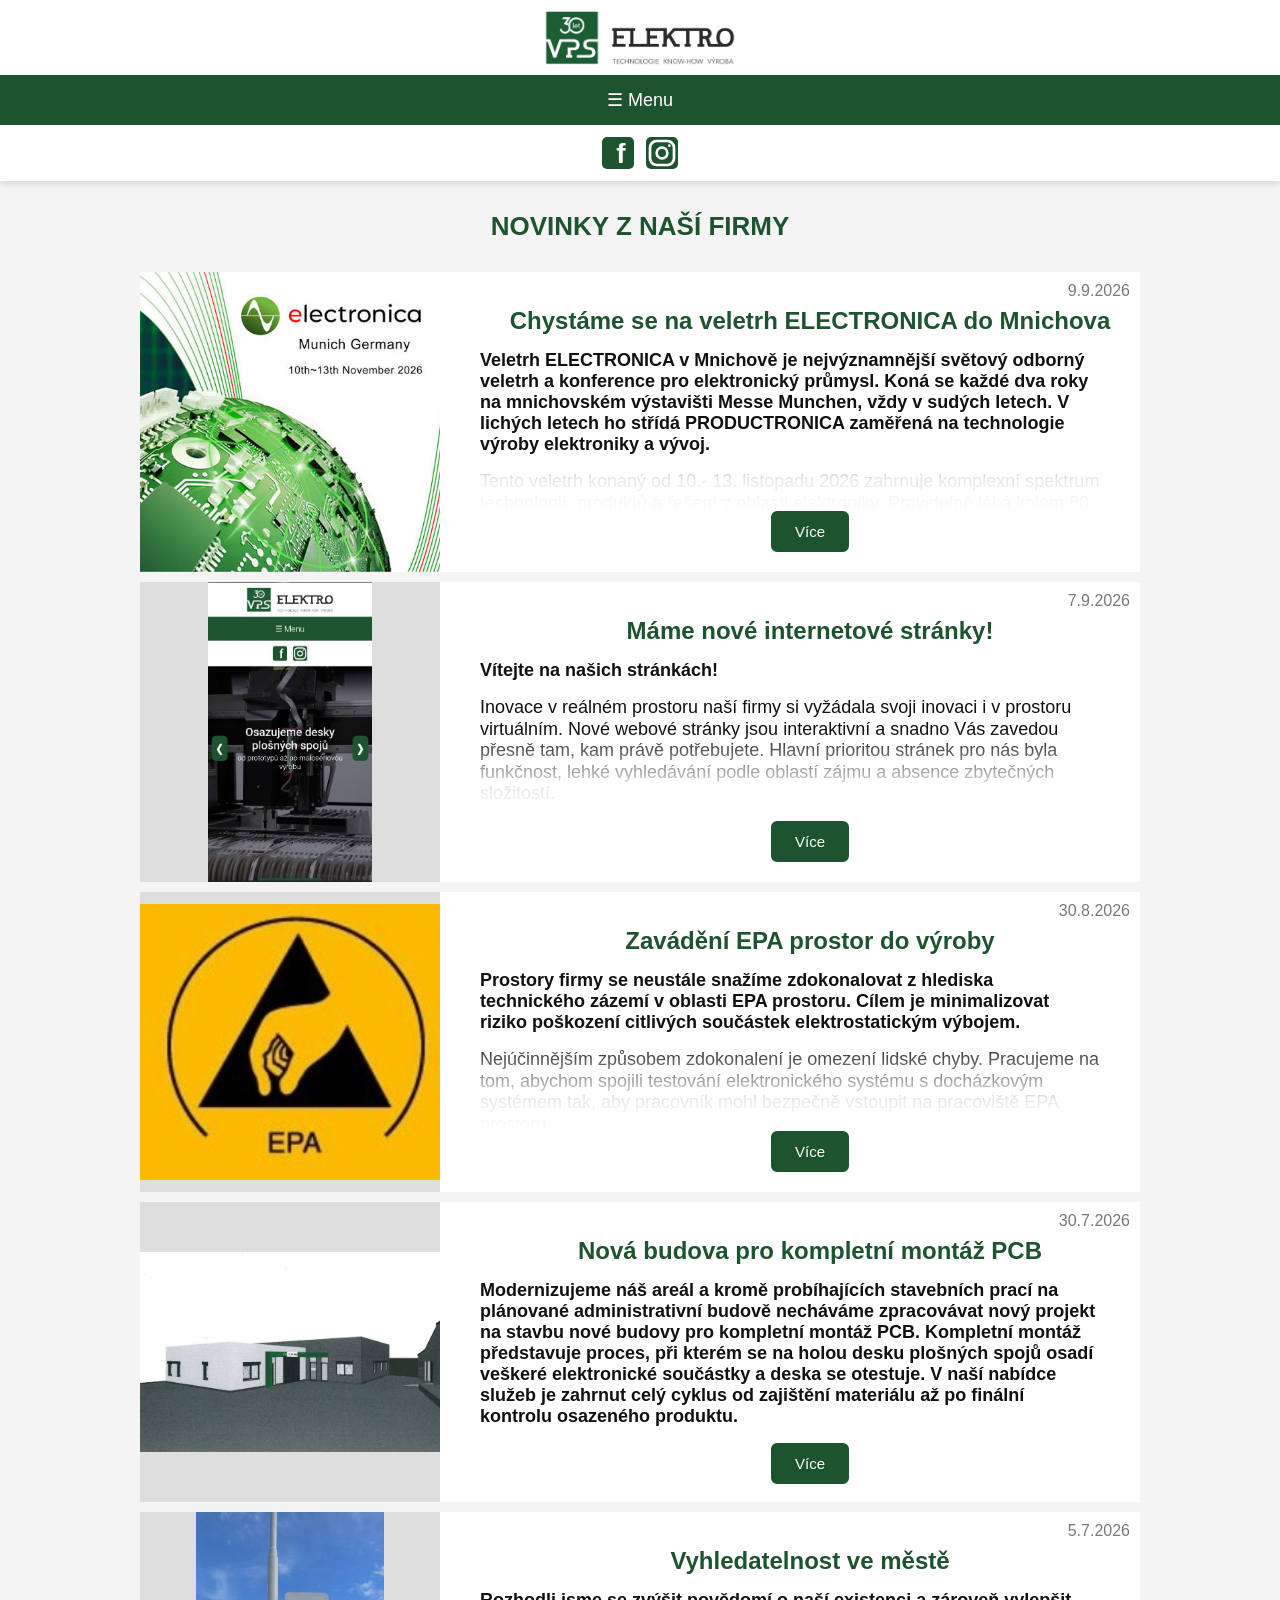
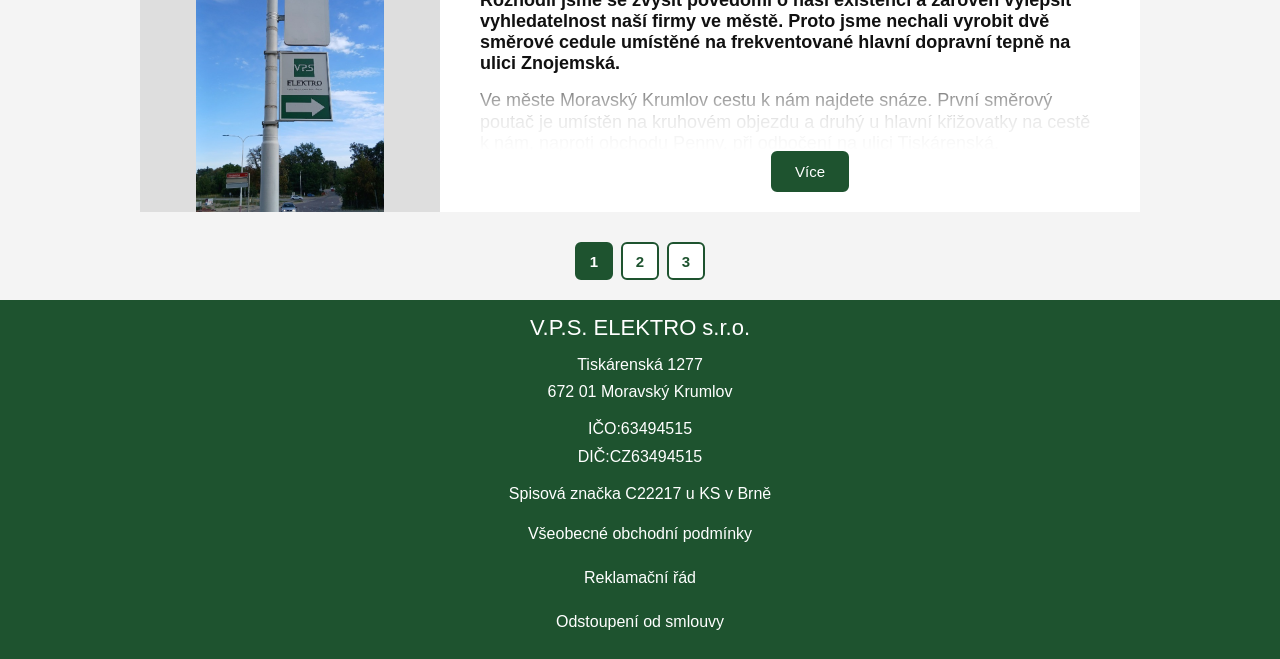
==== commit 4fc94483: "xyz" ====
--- a/aktuality.html
+++ b/aktuality.html
@@ -7,13 +7,34 @@
 
   <title>Aktuality | VPS ELEKTRO</title>
 
-  <link rel="stylesheet" href="style.css">
+  <meta name="description"
+        content="VPS ELEKTRO s.r.o. – aktuality z naší firmy">
+
+  <meta name="theme-color" content="#1e532f">
+
+  <link
+    rel="icon"
+    type="image/png"
+    href="icons/favicon.png">
+
+  <link
+    rel="apple-touch-icon"
+    href="icons/favicon.png">
+
+  <meta property="og:title" content="Aktuality | VPS ELEKTRO">
+
+  <meta property="og:description" content="Aktuality VPS ELEKTRO s.r.o.">
+
+  <meta property="og:type" content="website">
+
+  <meta property="og:image" content="https://vps-elektro.github.io/icons/logo_main.png">
+
+  <link rel="stylesheet" href="style.css?v=202610073">
+
 </head>
-
+  
 <body>
-
-  <div class="actualities-overlay"></div>
-
+  
   <nav class="navigation">
 
     <a href="index.html" class="logo-link">
@@ -23,27 +44,71 @@
     <button class="menu-toggle" onclick="toggleMenu()">☰ Menu</button>
 
     <div class="menu-links" id="menuLinks">
+
       <a href="domu.html">O nás</a>
+
       <a href="aktuality.html" class="active">Aktuality</a>
+
       <div class="nav-dropdown">
-        <a href="sluzby.html">Služby a výroba</a>
+
+        <div class="nav-dropdown-head">
+
+          <button
+            class="nav-dropdown-toggle"
+            type="button"
+            aria-label="Rozbalit služby a výroba"
+            aria-expanded="false"> 
+            ›
+          </button>
+
+          <a href="sluzby.html" class="nav-dropdown-main">Služby a výroba</a>
+
+          <span class="nav-dropdown-spacer"></span>
+
+        </div>
+
         <div class="nav-dropdown-menu">
+
           <a href="osazovani.html">Osazování desek plošných spojů</a>
+
           <a href="navijeni.html">Výroba vinutých dílů</a>
+
           <a href="kabely.html">Výroba kabelových konfekcí</a>
+
           <a href="kovo.html">Obrábění kovů a 3D tisk</a>
-        </div>
-      </div>
+
+        </div>
+
+      </div>
+
       <div class="nav-dropdown">
-        <a href="vyrobky.html">Naše výrobky</a>
+
+        <div class="nav-dropdown-head">
+
+          <button 
+            class="nav-dropdown-toggle"
+            type="button"
+            aria-label="Rozbalit naše výrobky"
+            aria-expanded="false">
+            ›
+          </button>
+
+          <a href="vyrobky.html" class="nav-dropdown-main">Naše výrobky</a>
+          <span class="nav-dropdown-spacer"></span>
+
+        </div>
+
         <div class="nav-dropdown-menu">
           <a href="ledmoduly.html">LED moduly</a>
           <a href="uizdroje.html">Napěťové a proudové zdroje</a>
           <a href="pwmregulatory.html">PWM regulátory</a>
         </div>
-      </div>  
-      <a href="kontakty.html">Kontakty</a>
-      <a href="kariery.html">Kariéra</a>
+
+      </div>
+
+        <a href="kontakty.html">Kontakty</a>
+
+        <a href="kariery.html">Kariéra</a>
     </div>
 
     <div class="social-links">
@@ -62,40 +127,44 @@
          class="social-icon-link"
          aria-label="Instagram VPS ELEKTRO">
 
-<span class="instagram-icon">
-  <svg viewBox="0 0 24 24" aria-hidden="true">
-    <rect
-      x="3"
-      y="3"
-      width="18"
-      height="18"
-      rx="5"
-      fill="none"
-      stroke="white"
-      stroke-width="2"
-    />
-
-    <circle
-      cx="12"
-      cy="12"
-      r="4"
-      fill="none"
-      stroke="white"
-      stroke-width="2"
-    />
-
-    <circle
-      cx="17.5"
-      cy="6.5"
-      r="1"
-      fill="white"
-      stroke="none"
-    />
-  </svg>
-</span>
+        <span class="instagram-icon">
+          <svg viewBox="0 0 24 24" aria-hidden="true">
+            <rect
+              x="3"
+              y="3"
+              width="18"
+              height="18"
+              rx="5"
+              fill="none"
+              stroke="white"
+              stroke-width="2"
+            />
+
+            <circle
+              cx="12"
+              cy="12"
+              r="4"
+              fill="none"
+              stroke="white"
+              stroke-width="2"
+            />
+
+            <circle
+              cx="17.5"
+              cy="6.5"
+              r="1"
+              fill="white"
+              stroke="none"
+            />
+          </svg>
+        </span>
       </a>
     </div>  
   </nav>
+
+  <div class="mobile-menu-overlay">
+
+  </div>
 
   <main class="page-content actualities-page">
 
@@ -1107,6 +1176,8 @@
         
   </footer>
 
+  <div class="actualities-overlay"></div>
+
   <script src="script.js"></script>
 </body>
   
--- a/style.css
+++ b/style.css
@@ -23,7 +23,7 @@
     position: sticky;
     top: 0;
     margin-top: 30px;
-    z-index: 1000;
+    z-index: 1000; 
 
     display: flex;
     justify-content: center;
@@ -52,15 +52,9 @@
     transition: background-color 0.25s, color 0.25s;
   }
 
-.navigation a.active {
-  background-color: #1e532f;
-  color: white;
-}
-
-  .navigation a:hover {
+  .navigation a.active {
     background-color: #1e532f;
     color: white;
-    text-decoration: none;
   }
 
   .nav-dropdown {
@@ -69,6 +63,30 @@
     align-items: stretch;
   }
 
+  .nav-dropdown-head {
+    display: flex;
+    align-items: stretch;
+    height: 100%;
+  }
+
+  .nav-dropdown-head.active {
+    background-color: #1e532f;
+  }
+
+  .nav-dropdown-head.active .nav-dropdown-toggle {
+    color: white;
+  }
+
+  .nav-dropdown-main {
+    display: flex;
+    align-items: stretch;
+  }
+
+  .nav-dropdown-toggle,
+  .nav-dropdown-spacer {
+    display: none
+  }
+
   .nav-dropdown-menu {
     position: absolute;
 
@@ -87,17 +105,11 @@
     transform: translateY(-8px);
 
     transition: 
-      opacity 0.25 ease,
-      transform 0.25 ease,
+      opacity 0.25s ease,
+      transform 0.25s ease,
       visibility 0.25s ease;
 
     z-index: 1000;
-  }
-
-  .nav-dropdown:hover .nav-dropdown-menu {
-    opacity: 1;
-    visibility: visible;
-    transform: translateY(0);
   }
 
   .navigation .nav-dropdown-menu a {
@@ -110,15 +122,6 @@
     border-bottom: 1px solid #eeeeee;
   }
 
-  .navigation .nav-dropdown-menu a:last-child {
-    border-bottom: none;
-  }
-
-  .nav-dropdown:hover > a {
-    background-color: #1e532f;
-    color: white;
-  }
-
   .logo-link {
     padding: 10px 15px !important;
   }
@@ -133,6 +136,7 @@
     width: auto;
   }
 
+  
   .slider {
     position: relative;
     width: 100%;
@@ -233,39 +237,6 @@
   .slide-text p {
     margin: 0;
     font-size: 22px;
-  }
-
-  .slider-arrow {
-    position: absolute;
-    top: 50%;
-    transform: translateY(-50%);
-    z-index: 3;
-
-    border: none;
-    border-radius: 10px;
-    background-color: #1e532f;
-    color: white;
-
-    width: 50px;
-    height: 80px;
-
-    font-size: 35px;
-    cursor: pointer;
-
-    transition: background-color 0.25s, transform 0.25s;
-  }
-
-  .slider-arrow:hover {
-    background-color: rgba(40, 107, 61, 0.95);
-    transform: translateY(-50%) scale(1.05);
-  }
-
-  .slider-arrow-left {
-    left: 20px;
-  }
-
-  .slider-arrow-right {
-    right: 20px;
   }
 
   .slide-dots {
@@ -403,29 +374,58 @@
 
     margin: 0 auto;
     width: 70%;
+
     background-color: white;
 
     justify-content: center;
     align-items: center;
   }
 
+  .home-actualities-scroll-wrapper {
+    position: relative;
+
+    width: 100%;
+
+    overflow: hidden;
+  }
+
+  .home-actualities-gradient {
+    display: none;
+  }
+
   .home-actualities-content {
     display: flex;
-    justify-content: center;
+
+    justify-content: flex-start;
     align-items: stretch;
-    gap: 20px;
-    width: 100%;
+
+    gap: 5px;
+    width: 100%;
+
+    overflow-x: auto;
+    overflow-y: hidden;
+
+    scroll-behavior: smooth;
+
+    -webkit-overflow-scrolling: touch;
+
+    scrollbar-width: none;
+  }
+
+  .home-actualities-content::-webkit-scrollbar {
+    display: none;
   }
 
   .home-actuality-card {
-    margin-top: 10px;
-    margin-bottom: 10px;
-    margin-right: 10px;
-    margin-left: 10px;
+    margin: 5px 5px 2px 5px;
+  
+    flex: 0 0 300px;
+
+    width: 300px;
+    max-width: 300px;
 
     position: relative;
-
-    width: calc((100% - 40px) / 3);
+    aspect-ratio: 1/1;
 
     overflow: hidden;
   }
@@ -449,7 +449,7 @@
 
     width: 100%;
 
-    height: 220px;
+    height: 100%;
 
     object-fit: cover;
   }
@@ -505,6 +505,89 @@
     text-decoration: underline;
   }
 
+  .home-actualities-gradient {
+    display: block;
+
+    position: absolute;
+
+    top: 0;
+    bottom: 0;
+
+    width: 0%;
+
+    pointer-events: none;
+
+    z-index: 5;
+
+    transition: width 0.15s linear;
+  }
+
+  .home-actualities-gradient-left {
+    left: 0;
+
+    background: linear-gradient(
+      to right, 
+      white 0%,
+      rgba(255, 255, 255, 0) 100%
+    );
+  }
+
+  .home-actualities-gradient-right {
+    right: 0;
+
+    background: linear-gradient(
+      to left, 
+      white 0%,
+      rgba(255, 255, 255, 0) 100%
+    );
+  }
+
+  .home-actualities-dots {
+    display: flex;
+    justify-content: center;
+    align-items: center;
+
+    gap: 8px;
+    width: 100%;
+
+    min-height: 18px;
+
+    margin-top: 8px;
+    margin-bottom: 8px;
+  }
+
+  .home-actualities-dot {
+    display: block;
+
+    width: 10px;
+    height: 10px;
+
+    min-width: 10px;
+    min-height: 10px;
+
+    padding: 0;
+    margin: 0;
+
+    border: 2px solid #1e532f;
+    border-radius: 50%;
+
+    background-color: transparent;
+
+    box-sizing: border-box;
+
+    appearance: none;
+    cursor: pointer;
+
+    transition:
+      background-color 0.2s ease,
+      transform 0.2s ease;
+  }
+
+  .home-actualities-dot.active {
+    background-color: #1e532f;
+    transform: scale(1.05);
+  }
+
   .certification-section {
     width: 100%;
     background-color: #f4f4f4;
@@ -522,16 +605,75 @@
     color: #1e532f;
   }
 
+  .certification-scroll-wrapper {
+    position: relative;
+
+    width: 70%;
+    margin: 0 auto;
+
+    overflow: hidden;
+
+    background-color: white;
+
+  }
+
   .certification-cards {
     display: flex;
+
     justify-content: center;
     align-items: center;
-    gap: 120px;
-    width: 70%;
-    margin: 0 auto;
+
+    gap: 20px;
+
+    width: 100%;
+
+    margin: 0;
+
     background-color: white;
+    overflow-x: auto;
+    overflow-y: hidden;
+
+    scroll-behavior: smooth;
+    -webkit-overflow-scrolling: touch;
 
     padding: 10px 0 10px 0;
+
+    scrollbar-width: none;
+  }
+
+  .certification-gradient {
+    position: absolute;
+
+    top: 0;
+    bottom: 0;
+
+    width: 0;
+
+    pointer-events: none;
+
+    z-index: 20;
+
+    transition: width 0.15s linear;
+  }
+
+  .certification-gradient-left {
+    left: 0;
+
+    background: linear-gradient(
+      to right,
+      white 0%,
+      rgba(255, 255, 255, 0) 100% 
+    );
+  }
+
+  .certification-gradient-right {
+    right: 0;
+
+    background: linear-gradient(
+      to left, 
+      white 0%,
+      rgba(255, 255, 255, 0) 100%
+    );
   }
 
   .certification-card {
@@ -541,10 +683,13 @@
     align-items: center;
 
     width: 320px;
+    min-width: 320px;
     height: 450px;
+    min-height: 450px;
 
     box-shadow: 0 3px 8px rgba(0, 0, 0, 0.12);
 
+    margin: 0 10px 0 10px;
   }
 
   .certification-image {
@@ -639,6 +784,54 @@
 
   .iso-card:hover .iso-content {
     transform: scale(1.03);
+  }
+
+  .certification-dots {
+    display: none;
+    justify-content: center;
+    align-items: center;
+
+    gap: 8px;
+
+    width: 100%;
+    min-height: 18px;
+
+    padding-top: 10px;
+    padding-bottom: 10px;
+
+    background-color: white;
+  }
+
+  .certification-dot {
+    display: block;
+
+    width: 10px;
+    height: 10px;
+
+    min-width: 10px;
+    min-height: 10px;
+
+    padding: 0;
+    margin: 0;
+
+    border: 2px solid #1e532f;
+    border-radius: 50%;
+
+    background-color: transparent;
+
+    box-sizing: border-box;
+
+    appearance: none;
+    cursor: pointer;
+
+    transition:
+      background-color 0.2s ease,
+      transform 0.2s ease;
+  }
+
+  .certification-dot.active {
+    background-color: #1e532f;
+    transform: scale(1.05);
   }
 
   /* Index - konec; Společné - pokračování */
@@ -933,10 +1126,13 @@
 
   background: linear-gradient(
     to top,
-    rgba(0, 0, 0, 0.92) 0%,
-    rgba(0, 0, 0, 0.55) 45%,
+    rgba(0, 0, 0, 0.92) 25%,
+    rgba(0, 0, 0, 0.55) 55%,
     rgba(0, 0, 0, 0) 100%
   );
+
+  pointer-events: none;
+  z-index: 2;
 }
 
 
@@ -949,7 +1145,7 @@
   font-size: 22px;
   line-height: 1.6;
   text-align: center;
-  width: 60%;
+  width: 70%;
 
   font-family: "Trebuchet MS", Arial, sans-serif;
   color: white;
@@ -988,7 +1184,7 @@
   text-align: left;
   text-indent: 30px;
   hyphens: none;
-  margin: 0 80px 0 80px;
+  margin: 0 40px 0 40px;
   padding: 15px 0 15px 0;
 
   font-family: "Trebuchet MS", Arial, sans-serif;
@@ -1055,7 +1251,8 @@
 .company-numbers {
   display: grid;
   margin: 0 auto;
-  grid-template-columns: repeat(4, 1fr);
+  grid-template-columns: repeat(2, 1fr);
+  grid-auto-rows: 1fr;
   gap: 20px;
 
   width: 70%;
@@ -1144,7 +1341,7 @@
 .actualities-content-block {
   position: relative;
   display: flex;
-  width: 70%;
+  width: 1000px;
   height: 300px;
   background-color: white;
   gap: 40px;
@@ -1641,6 +1838,10 @@
   z-index: 2;
 }
 
+.services-hero-text.products {
+  top: 50%;
+}
+
 .services-hero-text h1 {
   margin: 0 0 15px;
 
@@ -1672,8 +1873,8 @@
   display: flex;
   align-items: stretch;
 
-  width: 80%;
-  min-height: 250px;
+  width: 70%;
+  height: 350px;
 
   margin: 50px auto;
 
@@ -1681,7 +1882,7 @@
 }
 
 .services-image {
-  width: 40%;
+  width: 50%;
 }
 
 .services-image img {
@@ -1700,7 +1901,8 @@
   align-items: center;
 
   width: 60%;
-  padding: 60px 70px;
+
+  margin: 30px 30px;
 
   box-sizing: border-box;
   text-align: center;
@@ -1710,7 +1912,7 @@
   margin: 0 0 25px;
 
   font-family: "Trebuchet MS", Arial, sans-serif;
-  font-size: 38px;
+  font-size: 28px;
   color: #1e532f;
 }
 
@@ -1718,7 +1920,7 @@
   max-width: 650px;
   margin: 0 0 35px;
 
-  font-size: 22px;
+  font-size: 20px;
   line-height: 1.6;
 }
 
@@ -1816,11 +2018,11 @@
 }
 
 .epa-badge {
-  position: absolute;
-  left: 5%;
-  top: 65%;
-
-  z-index: 50;
+  position: fixed;
+  left: 1%;
+  top: 85%;
+
+  z-index: 950;
 
   display: flex;
   align-items: center;
@@ -1909,7 +2111,7 @@
 }
 
 .epa-badge:hover .epa-panel {
-  width: 380px;
+  width: 300px;
   padding: 0 30px 0 52px;
 
   opacity: 1;
@@ -1931,7 +2133,7 @@
   align-items: center;
   gap: 30px;
 
-  width: 100%;
+  width: 95%;
   max-width: 850px;
   margin: 0 auto;
   padding: 20px 30px 5px 30px;
@@ -1946,8 +2148,9 @@
 
 .leader-slider {
   position: relative;
-  width: 100%;
-  max-width: 850px;
+
+  width: 98%;
+  max-width: 750px;
   margin: 0 auto 0;
 
   background-color: white;
@@ -1983,7 +2186,7 @@
 }
 
 .leader-image {
-  flex: 0 0 40%;
+  flex: 0 0 50%;
 }
 
 .leader-image img {
@@ -2086,13 +2289,28 @@
 }
 
 .process-navigation {
+  position: relative;
   z-index: 900;
   width: 100%;
   background-color: white;
   padding: 10px 0;
   box-sizing: border-box;
-
-  margin-bottom: 10px;
+  height: 200px;
+}
+
+.process-navigation-wrapper {
+  width: 100%;
+  height: 100%;
+
+  overflow-x: auto;
+  overflow-y: hidden;
+
+  scrollbar-width: none;
+  -webkit-overflow-scrolling: touch;
+}
+
+.process-navigation-wrapper::-webkit-scrollbar {
+  display: none;
 }
 
 #process-navigation {
@@ -2101,12 +2319,53 @@
 
 
 .process-navigation-inner {
-  display: grid;
-  grid-template-columns: repeat(10, 1fr);
+  display: flex;
+  justify-content: safe center;
+  align-items: center;
+
+  height: 180px;
+
   gap: 15px;
 
-  width: 92%;
-  margin: 0 auto;
+  width: max-content;
+  min-width: 100%;
+
+  margin: 0;
+  box-sizing: border-box;
+}
+
+.process-gradient {
+  position: absolute;
+
+  top: 0;
+  bottom: 0;
+
+  width: 0;
+
+  pointer-events: none;
+  z-index: 10;
+
+  transition: width 0.15s linear;
+}
+
+.process-gradient-left {
+  left: 0;
+
+  background: linear-gradient(
+    to right,
+    white 0%,
+    rgba(255, 255, 255, 0) 100%
+  );
+}
+
+.process-gradient-right {
+  right: 0;
+
+  background: linear-gradient(
+    to left,
+    white 0%,
+    rgba(255, 255, 255, 0) 100%
+  );
 }
 
 .department-page[data-department="kabely"]
@@ -2115,9 +2374,10 @@
 }
 
 .process-item {
-  width: 100%;
-  box-sizing: border-box;
-  aspect-ratio: 1 / 1;
+  flex: 0 0 150px;
+  
+  width: 150px;
+  height: 170px;
 
   display: flex;
   flex-direction: column;
@@ -2149,6 +2409,8 @@
 .process-item span {
   font-family: "Trebuchet MS", Arial, sans-serif;
   font-size: 16px;
+
+  margin-top: auto;
   color: #1e532f;
 }
 
@@ -2172,6 +2434,59 @@
 
 .process-item.active span {
   color: white;
+}
+
+.process-dots {
+  display: none;
+
+  justify-content: center;
+  align-items: center;
+
+  gap: 10px;
+
+  width: 100%;
+
+  padding: 10px 0 10px 0;
+
+  box-sizing: border-box;
+  background-color: white;
+}
+
+.process-dots.visible {
+  display: flex;
+}
+
+.process-dot {
+  flex: 0 0 11px;
+
+  width: 11px;
+  height: 11px;
+
+  padding: 0;
+
+  border: 2px solid #1e532f;
+  border-radius: 50%;
+
+  background-color: transparent;
+
+  cursor: pointer;
+
+  transition:
+    background-color 0.25s ease,
+    transform 0.25s ease;
+}
+
+.process-dot.active {
+  background-color: #1e532f;
+}
+
+.procces-dot:hover {
+  transform: scale(1.1);
+}
+
+.process-dot:focus-visible {
+  outline: 2px solid #1e532f;
+  outline-offset: 3px;
 }
 
 /* Definice procesů */
@@ -2189,8 +2504,8 @@
   font-family: "Trebuchet MS", Arial, sans-serif;
   font-size: 32px;
   color: #1e532f;
-  margin-top: 10px;
-  margin-bottom: 10px;
+  margin-top: 40px;
+  margin-bottom: 20px;
 }
 
 .process-detail.active {
@@ -2201,20 +2516,34 @@
 
 .process-content-block {
   display: flex;
+  align-items: stretch;
+
   width: 70%;
-  min-height: 320px;
-
-  margin: 0 auto 10px auto;
+  min-width: 980px;
+  max-width: 1500px;
+
+  height: 400px;
+  min-height: 0;
+
+  margin: 0 auto 20px auto;
 
   background-color: white;
+
+  overflow: hidden;
 }
 
 .process-content-slider {
-  width: 50%;
+  flex: 0 0 auto;
+
+  width: calc(400px * (2048 / 1536));
+}
+
+.process-content-block.portrait .process-content-slider {
+  width: calc(400px / (2048 / 1536));
 }
 
 .process-content-text {
-  width: 50%;
+  flex: 1;
 
   padding: 40px 50px;
   box-sizing: border-box;
@@ -2251,35 +2580,37 @@
   position: relative;
 
   width: 100%;
-  height: 100%;
-  min-height: 420px;
+  height: auto;
+  min-height: 0;
 
   overflow: hidden;
 }
 
 .photo-slides {
-  position: relative;
+  display: relative;
   width: 100%;
-  height: 100%;
+  height: auto;
+
+  overflow: hidden;
 }
 
 .photo-slide {
-  position: absolute;
-  top: 0;
-  left: 0;
+  display: none;
 
   width: 100%;
-  height: 100%;
-
-  object-fit: cover;
+  height: auto;
+
+  object-fit: contain;
 
   opacity: 0;
   visibility: hidden;
 
-  transition: opacity 0.5s ease;
+  transition: opacity 0.5s ease
+              visibility 0.5s ease;
 }
 
 .photo-slide.active {
+  display: block;
   opacity: 1;
   visibility: visible;
 }
@@ -2327,18 +2658,18 @@
   transform: translateX(-50%);
 
   display: flex;
-  gap: 8px;
+  gap: 15px;
 
   z-index: 3;
 }
 
 .slider-dot {
-  width: 10px;
-  height: 10px;
+  width: 13px;
+  height: 13px;
 
   padding: 0;
 
-  border: 2px solid white;
+  border: 2px solid #1e532f;
   border-radius: 50%;
 
   background-color: transparent;
@@ -2347,7 +2678,7 @@
 } 
 
 .slider-dot.active {
-  background-color: white;
+  background-color: #1e532f;
 }
 
 /* Kontaktní sekce v produkci*/
@@ -2556,7 +2887,7 @@
   align-items: stretch;
 
   width: 100%;
-  min-height: 140px;
+  height: 250px;
 
   box-sizing: border-box;
 
@@ -2564,7 +2895,7 @@
 }
 
 .contact-card-image {
-  width: 35%;
+  width: 200px;
   flex-shrink: 0;
   overflow: hidden;
 }
@@ -2573,7 +2904,7 @@
   display: block;
   width: 100%;
   height: 100%;
-  object-fit: contain;
+  object-fit: cover;
 }
 
 .contact-card-text {
@@ -2622,6 +2953,15 @@
   text-decoration: underline;
 }
 
+  .contact-card p a {
+    display: block
+  }
+
+  .contact-card p,
+  .contact-card p a {
+    text-align: left;
+  }
+
 /* Kariéra */
 
 .careers-page {
@@ -2642,8 +2982,8 @@
 
 .career-content-block {
   display: flex;
-  width: 70%;
-  min-height: 330px;
+  width: 1000px;
+  height: 330px;
   align-items: stretch;
 
   margin: 0 auto 10px;
@@ -3136,45 +3476,99 @@
   text-decoration: underline;
 }
 
-@media (max-width: 1024px) {
+@media (min-width: 1351px) and (hover: hover) {
+
+    .nav-dropdown:hover .nav-dropdown-menu {
+    opacity: 1;
+    visibility: visible;
+    transform: translateY(0);
+  }
+
+  .nav-dropdown:hover .nav-dropdown-main {
+    background-color: #1e532f;
+    color:white;
+  }
+
+  .navigation a:hover {
+    background-color: #1e532f;
+    color: white;
+    text-decoration: none;
+  }
+
+  .navigation .nav-dropdown-menu a:last-child {
+    border-bottom: none;
+  }
+
+  .slider-arrow {
+    position: absolute;
+    top: 50%;
+    transform: translateY(-50%);
+    z-index: 3;
+
+    border: none;
+    border-radius: 10px;
+    background-color: #1e532f;
+    color: white;
+
+    width: 50px;
+    height: 80px;
+
+    font-size: 35px;
+    cursor: pointer;
+
+    transition: background-color 0.25s, transform 0.25s;
+  }
+
+  .slider-arrow:hover {
+    background-color: rgba(40, 107, 61, 0.95);
+    transform: translateY(-50%) scale(1.05);
+  }
+
+  .slider-arrow-left {
+    left: 20px;
+  }
+
+  .slider-arrow-right {
+    right: 20px;
+  }
+
+}
+
+@media (max-width: 1350px) {
 
   /* Nastavení pro telefony a tablety */
 
   /* Obecná nastavení -> prvky navigační lišty*/
 
+  html, body {
+    max-width: 100%;
+    overflow-x: hidden;
+  }
+
   .navigation {
-    position: sticky;
-    top: 0px;
+    position: relative;
+    top: auto;
+
+    width: 100%;
+    margin-top: 0 !important;
+
     flex-wrap: wrap;
-    width: 100%;
-
     z-index: 1000;
+  }
+
+  .slider {
+    margin-top: 0;
   }
 
   .navigation .logo-link {
     width: 100%;
     justify-content: center;
     padding: 12px 0;
-
-    transition:
-      max-height 0.3s ease,
-      padding 0.3s ease,
-      opacity 0.3s ease;
-
-      max-height: 100px;
-      overflow: hidden;
   }
 
   .logo {
     height: 55px;
     width: auto;
-  }
-
-  .navigation.scrolled .logo-link {
-    max-height: 0;
-    padding-top: 0;
-    padding-bottom: 0;
-    opacity: 0;
   }
 
   .menu-toggle {
@@ -3190,6 +3584,42 @@
     cursor: pointer;
   }
 
+  .menu-toggle.sticky-visible {
+    position: fixed;
+
+    top: 0;
+    left: 0;
+    right: 0;
+
+    width: 100%;
+
+    z-index: 1002;
+
+    animation: stickyMenuSlideIn 0.45s ease forwards;
+  }
+
+  .navigation.menu-is-sticky::after {
+    content: "";
+
+    display: block;
+
+    width: 100%;
+    height: var(--mobile-menu-height, 50px);
+
+    flex-shrink: 0;
+  }
+
+  @keyframes stickyMenuSlideIn {
+    from {
+      transform: translateY(-100%);
+      opacity: 0;
+    }
+    to {
+      transform: translateY(0);
+      opacity: 1;
+    }
+  }
+
   .menu-links {
     display: none;
     flex-direction: column;
@@ -3204,18 +3634,277 @@
     padding: 12px 0;
   }
 
-  .navigation.scrolled .social-links {
-    display: none;
-  }
-
   .menu-links.open {
     display: flex;
   }
 
-  .menu-links a {
+  html.menu-open,
+  body.menu-open {
+    overflow: hidden;
+  }
+
+  body.menu-open .navigation {
+    position: fixed;
+
+    top: 0;
+    left: 0;
+    right: 0;
+
+    width: 100%;
+
+    max-height: 100dvh;
+    overflow-y: auto;
+    overflow-x: hidden;
+
+    z-index: 1001;
+
+    -webkit-overflow-scrolling: touch;
+    overscroll-behavior: contain;
+  }
+
+  body.menu-open .menu-links, 
+  body.menu-open .social-links, 
+  body.menu-open .navigation .logo-link,
+  body.menu-open .menu-toggle {
+    flex-shrink: 0;
+  }
+
+  body.menu-open .menu-toggle.sticky-visible {
+    position: static;
+
+    width: 100%;
+
+    transform: none;
+    opacity: 1;
+
+    animation: none;
+  }
+
+  body.menu-open .navigation .logo-link {
+    display: flex;
+
+    max-height: 100px;
+
+    padding-top: 10px;
+    padding-bottom: 10px;
+
+    opacity: 1;
+  }
+
+  body.menu-open .menu-links {
+    display: flex;
+  }
+
+  body.menu-open .navigation .social-links {
+    display: flex;
+
+    max-height: 80px;
+    padding-top: 12px;
+    padding-bottom: 12px;
+    opacity: 1;
+  }
+
+  .mobile-menu-overlay {
+    position: fixed;
+
+    inset: 0;
+
+    /*
+    background-color: rgba(0, 0, 0, 0.65);
+    */
+
+    background-color: #1e532f;
+
+    opacity: 0;
+    visibility: hidden;
+    pointer-events: none;
+
+    transition:
+      opacity 0.3s ease,
+      visibility 0.3s ease;
+
+    z-index: 1000;
+  }
+
+
+  body.menu-open .mobile-menu-overlay {
+    opacity: 1;
+    visibility: visible;
+
+    pointer-events: auto;
+  }
+
+  .menu-links > a {
+    display: flex;
+
     justify-content: center;
-    padding: 14px 10px;
+    align-items: center;
+
+    width: 100%;
+    min-height: 54px;
+
+    padding: 10px 55px;
+
+    box-sizing: border-box;
+
     font-size: 14px;
+
+    text-align: center;
+  } 
+
+  .nav-dropdown {
+    display: block;
+    width: 100%;
+    height: auto;
+  }
+
+  .nav-dropdown-head {
+    display: grid;
+    grid-template-columns: 55px 1fr 55px;
+    align-items: stretch;
+
+    width: 100%;
+    height: auto;
+    min-height: 54px;
+
+    box-sizing: border-box;
+
+    background-color: white;
+
+    transition: 
+      background-color 0.3s ease,
+      color 0.3s ease;
+  }
+
+  .nav-dropdown.open .nav-dropdown-head {
+    background-color: #1e532f;
+  }
+
+  .navigation .nav-dropdown-main {
+    display: flex;
+
+    justify-content: center;
+    align-items: center;
+
+    width: 100%;
+    min-width: 0;
+
+    min-height: 54px;
+
+    padding: 10px 5px;
+
+    box-sizing: border-box;
+
+    font-size: 14px;
+
+    text-align: center;
+
+    color: black;
+
+    transition:
+      color 0.3s ease, 
+      background-color 0.3s ease; 
+  }
+
+  .nav-dropdown.open .nav-dropdown-main {
+    color: white;
+    background-color: transparent;
+  }
+
+  .nav-dropdown-toggle {
+    display: flex;
+
+    justify-content: center;
+    align-items: center;
+
+    width: 55px;
+    min-height: 54px;
+
+    margin: 0;
+    padding: 0;
+
+    border: none;
+
+    background-color: transparent;
+    color: #1e532f;
+
+    font-size: 30px;
+    line-height: 1;
+
+    cursor: pointer;
+
+    transition:
+      transform 0.25s ease,
+      color 0.25s ease;
+  }
+
+  .nav-dropdown-spacer {
+    display: block;
+    width: 55px;
+  }
+
+  .nav-dropdown.open .nav-dropdown-toggle {
+    transform: rotate(90deg);
+    color: white;
+  }
+
+  .navigation .nav-dropdown-menu {
+    position: static;
+
+    display: flex;
+    flex-direction: column;
+
+    width: 100%;
+    min-width: 0;
+
+    max-height: 0;
+
+    overflow: hidden;
+
+    background-color: white;
+
+    box-shadow: none;
+
+    opacity: 0;
+    visibility: hidden;
+
+    transform: none;
+
+    transition:
+      max-height 0.3s ease,
+      opacity 0.3s ease;
+  }
+
+  .navigation .nav-dropdown.open .nav-dropdown-menu {
+    max-height: 350px;
+    opacity: 1;
+    visibility: visible;
+  }
+
+  .nav-dropdown.open .nav-dropdown-spacer {
+    background-color: transparent;
+  }
+
+  .navigation .nav-dropdown-menu a {
+    display: flex;
+
+    justify-content: center;
+    align-items: center;
+
+    width: 100%;
+    min-height: 46px;
+
+    padding: 9px 20px;
+
+    box-sizing: border-box;
+
+    border-bottom: 1px solid #dddddd;
+
+    font-size: 14px;
+
+    text-transform: none;
+
+    white-space: normal;
   }
 
   header {
@@ -3230,8 +3919,16 @@
     font-size: 18px;
   }
 
+  /* Index - hero slider */
   .slider {
-    height: 800px;
+    height: calc(100svh - 200px);
+    min-height: 400px;
+
+    touch-action: pan-y;
+  }
+
+  .slider-arrow {
+    display: none;
   }
 
   .slide-text {
@@ -3244,20 +3941,6 @@
 
   .slide-text p {
     font-size: 16px;
-  }
-
-  .slider-arrow {
-    width: 35px;
-    height: 55px;
-    font-size: 28px;
-  }
-
-  .slider-arrow-left {
-    left: 8px;
-  }
-
-  .slider-arrow-right {
-    right: 8px;
   }
 
   .pdf-links {
@@ -3272,14 +3955,1169 @@
   .pdf-links a {
     padding: 8px 12px;
   }
+
+  .home-actualities-block {
+    width: 70%;
+  }
+
+  .home-actualities-scroll-wrapper {
+    position: relative;
+
+    width: 100%;
+
+    overflow: hidden;
+  }
+
+
+  .home-actualities-content {
+    display: flex;
+
+    justify-content: flex-start;
+    align-items: stretch;
+
+    gap: 20px;
+
+    width: 100%;
+
+    overflow-x: auto;
+    overflow-y: hidden;
+
+    -webkit-overflow-scrolling: touch;
+  }
+
+  .home-actuality-card {
+    max-width: 250px;
+  }
+
+  .contacts-page {
+    padding-top: 50px;
+    margin-bottom: 20px;
+  }
+
+  .contacts-general {
+    width: 95%;
+  }
+
+  .contacts-section {
+    width: 95%;
+  }
+
+  .contacts-section-header {
+    grid-column: 1/-1;
+    width: 100%;
+    padding: 8px 20px;
+
+    box-sizing: border-box;
+    background-color: #1e532f;
+
+    background: linear-gradient(
+      90deg, 
+      #1e532f 0%,
+      rgba(30, 83, 47, 0.85) 30%,
+      rgba(30, 83, 47, 0.25) 60%,
+      transparent 100%
+    );
+  }
+
+  .contacts-section-header h2 {
+    margin: 0;
+
+    font-family: "Trebuchet MS", Arial, sans-serif;
+    font-size: 22px;
+    font-weight: normal;
+
+    color: white;
+    text-align: left;
+  }
+
+  .about-us {
+    display: flex;
+    flex-direction: column;
+
+    position: relative;
+
+    width: 100%;
+    height: auto;
+
+    background-color: white;
+
+    overflow: hidden;
+  }
+
+  .about-us img {
+    position: relative;
+
+    width: 100%;
+    height: auto;
+
+    object-fit: cover;
+  }
+
+  .about-introduction {
+    position: relative;
+
+    width: 100%;
+    box-sizing: border-box;
+
+    padding: 0px 20% 0px;
+
+    background-color: transparent;
+
+    color: white;
+
+    text-align: center;
+
+    z-index: 3;
+
+    font-size: 20px;
+
+    transform: translate(-50%, -40%);
+
+    margin-bottom: -35px;
+  }
+
+  .about-us::after {
+    height: 40%;
+
+    background: linear-gradient(
+      to top,
+      rgba(0, 0, 0, 0.92) 45%,
+      rgba(0, 0, 0, 0.55) 75%,
+      rgba(0, 0, 0, 0) 100%
+    );
+
+  }
+
+  .services-hero-text h1 {
+    font-size: 32px;
+  }
+
+  .services-hero-text p {
+    font-size: 22px;
+  }
+
+  .services-block {
+    width: 80%;
+  }
+
+}
+
+@media (max-width: 1150px) {
+
+  .about-introduction {
+
+    padding: 10px 10% 0px;
+
+    color: white;
+
+    text-align: center;
+
+    z-index: 3;
+
+    font-size: 20px;
+  }
+
+  .about-block {
+
+    width: 90%;
+  }
+
+  .company-numbers {
+    width: 90%;
+
+    display: grid;
+    grid-template-columns: repeat(2, 1fr);
+    grid-auto-rows: 1fr;
+    gap: 15px;
+
+    margin: 0 auto 30px;
+  }
+
+  .chevron-timeline {
+    display: flex;
+    justify-content: center;
+    align-items: center;
+    gap: 5px;
+
+    width: 100%;
+    margin: 0 auto;
+
+    box-sizing: border-box;
+  }
+
+  .chevron-item {
+
+    width: 20%;
+    min-height: 55px;
+    padding: 10px 10px;
+
+  }
+
+  .chevron-item.active {
+    width: 35%;
+
+  }
+
+  .chevron-year {
+    font-size: 18px;
+    font-weight: bold;
+  }
+
+  .chevron-detail {
+    width: 90%;
+    max-width: none;
+    margin: 0 auto 20px;
+    padding: 28px 40px;
+  }
+
+  .chevron-detail h3 {
+
+    font-family: "Trebuchet MS", Arial, sans-serif;
+    font-size: 21px;
+
+  }
+
+  .chevron-detail p {
+    font-family: "Trebuchet MS", Arial, sans-serif;
+    font-size: 18px;
+    line-height: 1.4;
+    text-align: center;
+  }
+
+  .services-video-box {
+    width: 50%;
+  }
+
+  .services-block {
+    width: 90%;
+  }
+
+}
+
+@media (max-width: 1024px) {
+
+  /* Nastavení pro telefony */
+
+  .reasons-block {
+    display: grid;
+
+    grid-template-columns: 60px 1fr;
+    grid-template-rows: auto 1fr;
+    grid-template-areas: 
+      "icon title"
+      "text text";
+
+    align-items: center;
+    justify-self: center;
+    gap: 0 20px;
+    width: 90%;
+    margin: 3px auto;
+
+    box-sizing: border-box;
+  }
+
+  .reasons-block-image {
+    grid-area: icon;
+
+    width: 50px;
+    height: 50px;
+
+    margin: 5px 10px;
+
+    align-self: center;
+  }
+
+  .reasons-block-text {
+    display: contents;
+  }
+
+  .reasons-block-text h2 {
+    grid-area: title;
+
+    text-align: left;
+
+    margin: 0;
+
+    font-size: 20px;
+  }
+
+  .reasons-block-text p {
+    grid-area: text;
+
+    display: flex;
+
+    margin: 0 10px 5px;
+
+    font-size: 16px;
+    line-height: 1.4;
+  }
+
+  .home-actualities-block {
+    width: 100%;
+  }
+
+  .certification-scroll-wrapper {
+    width: 100%;
+  }
+
+  .contacts-general {
+    grid-template-columns: 1.5fr 1fr;  
+  }
+
+  .contacts-general {
+    width: 76%;
+    grid-template-columns: 1fr;
+    grid-template-rows: auto 300px;
+    height: auto;
+  }
+
+  .contacts-general-text {
+    width: 100%;
+  } 
+
+  .contacts-general-text h1 {
+    margin-top: 25px;
+  }
+
+  .map-container.contacts-general-map {
+    width: 100%;
+    height: 100%;
+  }
+
+  .map-container.contacts-general-map iframe {
+    width: 100%;
+    height: 100%;
+  }
+
+  .contacts-section {
+    grid-template-columns: 1fr;
+  }
+
+  .contacts-section-header {
+    grid-column: 1 / -1;
+    width: 80%;
+    margin: 0 auto;
+  }
+
+  .contact-card {
+    width: 80%;
+    margin: 0 auto;
+  }
+
+  .contact-card-image {
+    width: 200px;
+  }
+
+  .about-introduction {
+
+    padding: 20px 5% 0px;
+
+    color: white;
+
+    text-align: center;
+
+    z-index: 3;
+
+    font-size: 19px;
+  }
+
+  .services-block {
+    display: grid;
+    grid-template-columns: minmax(0, 1fr);
+
+    grid-template-areas: 
+      "image"
+      "title"
+      "text"
+      "button";
+
+    height: auto;
+    max-height: none;
+    min-height: 0;
+
+    width: 60%;
+  }
+
+  .services-content {
+    display: contents;
+  }
+
+  .services-block .services-image {
+    grid-area: image;
+    width: 100%;
+    margin-bottom: 20px;
+  }
+
+  .services-block .services-content h2 {
+    grid-area: title;
+    margin: 10px 20px 5px 20px;
+  }
+
+  .services-block .services-content p {
+    grid-area: text;
+    margin: 5px 20px 20px 20px;
+  }
+
+  .services-block .services-content .services-more {
+    grid-area: button;
+    justify-self: center;
+    margin-bottom: 20px;
+  }
+
+  .services-video-box {
+    width: 55%;
+  }
+
+  .process-content-block,
+  .process-content-block.portrait {
+    display: grid;
+    grid-template-columns: minmax(0, 1fr);
+    grid-template-areas: 
+      "image"
+      "title";
+
+      grid-auto-rows: auto;
+
+    width: 500px;
+    max-width: 500px;
+    min-width: 0;
+
+    height: auto;
+    min-height: 0;
+  }
+
+  .process-content-slider,
+  .process-content-block.portrait .process-content-slider {
+    grid-area: image;
+
+    width: 100%;
+    height: auto;
+    min-width: 0;
+    flex: none;
+
+  }
+
+  .process-content-text {
+    display: contents;
+  }
+
+  .process-content-text h3 {
+    grid-area: title;
+
+    margin: 20px 20px 10px;
+    text-align: center;
+  }
+
+  .process-content-text p {
+    grid-area: auto;
+
+    margin: 0 25px 15px;
+
+    text-align: center;
+  }
+
+  .photo-slider, 
+  .photo-slides {
+    width: 100%;
+    height: auto;
+    min-height: 0;
+  }
+
+  .photo-slide {
+    width: 100%;
+    height: auto;
+    object-fit: contain;
+  }
+
+  .process-bottom-navigation {
+    display: flex;
+    flex-direction: column;
+    align-items: center;
+    gap: 10px;
+  }
+
+  .process-bottom-button {
+    width: 350px;
+    min-width: 250px;
+  }
+
+  .actualities-content-block {
+    display: flex;
+    flex-direction: column;
+    align-items: stretch;
+
+
+    width: 450px;
+    max-width: 450px;
+    height: auto;
+
+    gap: 0;
+
+    margin: 0 auto 15px;
+
+    background-color: white;
+    box-sizing: border-box;
+  }
+
+  .actualities-content-image {
+    width: 100%;
+    min-width: 0;
+
+    height: auto;
+    aspect-ratio:  1 / 1;
+
+    flex: none;
+    align-self: auto;
+
+    overflow: hidden;
+  }
+
+  .actualities-content-image img {
+    display: block;
+    width: 100%;
+    height: 100%;
+
+    object-fit: contain;
+  }
+
+  .actualities-content-main {
+    display: flex;
+    flex-direction: column;
+
+    width: 100%;
+    height: auto;
+
+    flex: none;
+    min-width: 0;
+    min-height: 0;
+    overflow: visible;
+  }
+
+  .actualities-content-text {
+    display: flex;
+    flex-direction: column;
+
+    width: 100%;
+    height: auto;
+
+    flex: none;
+
+    padding: 15px;
+    box-sizing: border-box;
+
+    overflow: visible;
+  }
+
+  .actualities-content-text-header h2 {
+    margin: 0 0 15px;
+
+    font-size: 22px;
+    text-align: center;
+  }
+
+  .actualities-intro {
+    width: 100%;
+    max-width: 100%;
+
+    margin: 0 0 15px;
+
+    font-size: 18px;
+  }
+
+  .actualities-intro p {
+    margin: 0;
+    text-align: left;
+  }
+
+  .actualities-preview {
+    width: 100%;
+
+    flex: none;
+    min-height: 0;
+    max-height: 50px;
+
+    overflow: hidden;
+  }
+
+  .actualities-content-text-block {
+    margin-right: 0;
+    margin-bottom: 15px;
+  }
+
+  .actualities-btns {
+    display: flex;
+    flex-direction: column;
+    align-items: center;
+    flex-wrap:  nowrap;
+
+    width: 100%;
+    gap: 5px;
+
+    margin: 15px 0 0;
+  }
+
+  .actualities-btn {
+    width: 100%;
+    max-width: 350px;
+
+    box-sizing: border-box;
+  }
+
+  .actualities-date {
+    position: static;
+    width: 100%;
+
+    margin: 0 0 10px;
+
+    text-align: center;
+  }
+
+  .actualities-content-block.focused {
+    display: flex;
+    flex-direction: column;
+
+    height: auto;
+    max-height: 90vh;
+
+    overflow-y: auto;
+    overflow-x: hidden;
+
+    margin-top: 30px;
+
+    z-index: 101;
+    overscroll-behavior: contain;
+  }
+  
+  .actualities-content-block.focused .actualities-content-image {
+    width: 100%;
+    height: auto;
+    aspect-ratio: 1 / 1;
+
+    flex: none;
+    align-self: auto;
+  }
+
+  .actualities-content-block.focused .actualities-content-main {
+    width: 100%;
+    height: auto;
+    max-height: none;
+
+    flex: none;
+
+    overflow: visible;
+  }
+
+  .actualities-content-block.focused .actualities-content-text {
+    height: auto;
+    overflow: visible;
+
+    padding-bottom: 15px;
+  }
+
+  .actualities-content-block.focused .actualities-preview {
+    flex: none;
+    max-height: none;
+    overflow: visible;
+  }
+
+  .actualities-content-block.focused .actualities-preview::after {
+    display: none;
+  }
+
+  .actualities-content-block.focused .actualities-btns {
+    display: flex;
+    flex-direction: column;
+
+    align-items: center;
+    gap: 8px;
+
+    width: 100%;
+  }
+
+  .actualities-content-block, 
+  .actualities-content-main, 
+  .actualities-content-text {
+    min-width: 0;
+  }
+
+  .career-content-block {
+    display: grid;
+
+    grid-template-columns: minmax(0, 1fr);
+    grid-template-areas: 
+      "image"
+      "header"
+      "preview"
+      "bottom";
+
+    grid-template-rows: auto auto auto auto;
+
+    width: 450px;
+
+    height: auto;
+    min-height: 0;
+  }
+
+  .career-content-image {
+    grid-area: image;
+
+    width: 100%;
+    min-width: 0;
+
+    height: auto;
+    aspect-ratio: 1 / 1;
+
+    overflow: hidden;
+  }
+
+  .career-content-image img {
+    display: block;
+
+    width: 100%;
+    height: 100%;
+
+    object-fit: cover;
+    object-position: center;
+  }
+
+  .career-content-text {
+    display: contents;
+  }
+
+  .career-content-text-header {
+    grid-area: header;
+
+    width: 100%;
+    box-sizing: border-box;
+  }
+
+  .career-preview {
+    grid-area: preview;
+
+    width: 100%;
+    min-width: 0;
+    box-sizing: border-box;
+  }
+
+  .career-bottom {
+    grid-area: bottom;
+
+    position: static;
+
+    width: 100%;
+
+    height: auto;
+    min-height: auto;
+    box-sizing: border-box;
+  }
+
+  .career-btns {
+    display: flex;
+    flex-direction: column;
+
+    text-align: center;
+    gap: 10px;
+
+    width: 100%;
+  }
+
+  .career-btns .career-btn {
+    width: 80%;
+    box-sizing: border-box;
+    text-align: center;
+  }
+
 } 
 
-@media (max-width: 600px) {
-
-  /* Nastavení pro telefony */
-
-
-
+@media (max-width: 715px) {
+
+  .contacts-general {
+    width: 95%;
+    height: auto;
+    }
+
+  .contacts-section-header {
+    grid-column: 1 / -1;
+    width: 100%;
+    margin: 0 auto;
+  }
+
+  .certification-dots {
+    display: flex;
+  }
+
+  .contact-card {
+    display: grid;
+
+    grid-template-columns: 200px minmax(0, 1fr);
+    grid-template-rows: auto auto;
+    grid-template-areas: 
+      "photo name"
+      "photo function"
+      "contact contact";
+
+    column-gap: 5px;
+    row-gap: 5px;
+
+    width: 100%;
+    min-height: 210px;
+    height: auto;
+
+    box-sizing: border-box;
+  }
+
+  .contact-card-image {
+    grid-area: photo;
+
+    width: 150px;
+    height: 150px;
+  }
+
+  .contact-card-image img {
+    width: 100%;
+    height: 100%;
+    object-fit: cover;
+  }
+
+  .contact-card-text {
+    display: contents
+  }
+
+  .contact-card-text h3 {
+    grid-area: name;
+
+    margin: 0;
+    align-self: end;
+
+    text-align: left;
+  }
+
+  .contact-card-text .function {
+    grid-area: function;
+
+    margin: 0;
+    align-self: start;
+  }
+
+  .contact-card-text p:not(.function) {
+    grid-column: 1 / -1;
+
+    margin: 2px 0 0 2px;
+
+    text-align: left;
+  }
+
+  .contact-card-text p:not(.function) a {
+    display: inline;
+  } 
+
+  .about-introduction {
+
+    padding: 40px 5% 0px;
+
+    color: white;
+
+    text-align: center;
+
+    z-index: 3;
+
+    font-size: 19px;
+
+    margin-bottom: -60px;
+  }
+
+  .about-us::after {
+    height: 50%;
+
+    background: linear-gradient(
+      to top,
+      rgba(0, 0, 0, 0.92) 60%,
+      rgba(0, 0, 0, 0.55) 75%,
+      rgba(0, 0, 0, 0) 100%
+    );
+  }
+
+  .about-block {
+    width: 95%;
+  }
+
+  .about-block p {
+    line-height:1.45;
+    text-indent: 20px;
+    margin: 0 30px 0 30px;
+    padding: 15px 0 15px 0;
+  }
+
+  .company-numbers {
+    width: 95%;
+
+    display: grid;
+    grid-template-columns: repeat(2, 1fr);
+    grid-auto-rows: 1fr;
+    gap: 12px;
+
+    padding: 20px 5%;
+
+    margin: 0 auto 30px;
+  }
+
+  .chevron-timeline {
+    display: flex;
+    justify-content: center;
+    align-items: center;
+    gap: 5px;
+
+    width: 100%;
+    margin: 0 auto;
+
+    box-sizing: border-box;
+  }
+
+  .chevron-item {
+
+    width: 20%;
+    min-height: 55px;
+    padding: 10px 10px;
+
+  }
+
+  .chevron-item.active {
+
+    width: 50%;
+
+  }
+
+  .chevron-year {
+    font-size: 18px;
+    font-weight: bold;
+  }
+
+  .chevron-detail {
+    width: 100%;
+    max-width: none;
+    margin: 0 auto 20px;
+    padding: 28px 40px;
+  }
+
+  .chevron-detail h3 {
+
+    font-family: "Trebuchet MS", Arial, sans-serif;
+    font-size: 21px;
+
+  }
+
+  .chevron-detail p {
+    font-family: "Trebuchet MS", Arial, sans-serif;
+    font-size: 18px;
+    line-height: 1.4;
+    text-align: center;
+  }
+
+  .chevron-year {
+    visibility: hidden;
+  }
+
+  .chevron-item.active .chevron-year {
+    visibility: visible;
+  }
+
+  .services-block {
+    width: 90%;
+  }
+
+  .department-header {
+
+    padding: 5px 5px;
+
+    background: linear-gradient(
+      to right, 
+      #1e532f 0%,
+      rgba(30, 83, 47, 0.75) 70%,
+      rgba(30, 83, 47, 0) 85%
+    );
+
+    text-align: left;
+  }
+
+  .leader-slider {
+    max-width: 400px;
+
+    width: 98%;
+  }
+
+  .leader-content {
+    flex-direction: column;
+    flex-wrap: nowrap;
+    align-items: center;
+    gap: 20px;
+    padding: 10px;
+
+    max-width: 400px;
+    width: 98%;
+    height: auto;
+  }
+
+  .leader-image {
+    flex: none;
+    width: 100%;
+  }
+
+  .leader-image {
+    width: 100%;
+    height: auto;
+    object-fit: cover;
+  }
+
+  .leader-quote {
+    flex: none;
+    width: 100%;
+  }
+
+  .contact-leader {
+    width: 100%;
+    margin-bottom: 0;
+  }
+
+  .actualities-content-block {
+    width: 80%;
+  }
+
+  .career-content-block {
+    width: 80%;
+  }
 
 }
     
+@media (max-width: 650px) {
+
+  .certification-cards { 
+    justify-content: flex-start;
+  }
+
+  .certification-card {
+    width: 284px;
+    min-width: 284px;
+    height: 400px;
+    min-height: 400px;
+  }
+
+  .iso-9001 {
+    top: 85%;
+    left: 10%;
+    width: 40%;
+    height: 12%;
+  }
+
+  .iso-14001 {
+    top: 85%;
+    right: 10%;
+    width: 40%;
+    height: 12%;
+  }
+
+  .about-introduction {
+
+    padding: 120px 5% 0px;
+
+    color: white;
+
+    text-align: center;
+
+    z-index: 3;
+
+    font-size: 18px;
+
+    margin-bottom: -90px;
+  }
+
+  .about-us::after {
+    height: 65%;
+
+    background: linear-gradient(
+      to top,
+      rgba(0, 0, 0, 0.92) 70%,
+      rgba(0, 0, 0, 0.85) 85%,
+      rgba(0, 0, 0, 0.55) 95%,
+      rgba(0, 0, 0, 0) 100%
+    );
+  }
+
+  .about-block {
+    width: 100%;
+
+    margin-bottom: 20px;
+  }
+
+  .about-content h2 {
+    font-size: 21px;
+  }
+
+  .about-heading::before {
+    content: "»";
+    margin-right: 5px;
+  }
+
+  .about-heading::after {
+    content: "«";
+    margin-left: 5px;
+  }
+
+  .about-block p {
+    font-size: 18px;
+
+    margin: 0 auto;
+    line-height:1.35;
+    text-align: left;
+    text-indent: 15px;
+    hyphens: none;
+    margin: 0 20px 0 20px;
+    padding: 15px 0 15px 0;
+  }
+
+  .company-numbers {
+    width: 100%;
+  }
+
+  .number-box {
+    width: 100%;
+    box-sizing: border-box;
+  }
+
+  .number {
+    font-size: 21px;
+  }
+
+  .number-label {
+    font-size: 15px;
+  }
+
+  .services-video-box {
+    width: 80%;
+  }
+
+  .process-content-block,
+  .process-content-block.portrait {
+    min-width: 0;
+    max-width: 500px;
+    width: 98%;
+  }
+
+  .department-header {
+
+    padding: 5px 5px;
+
+    background: linear-gradient(
+      to right, 
+      #1e532f 0%,
+      rgba(30, 83, 47, 0.75) 90%,
+      rgba(30, 83, 47, 0) 100%
+    );
+
+    text-align: left;
+  }
+
+  .actualities-content-block {
+    width: 85%;
+  }
+
+}
